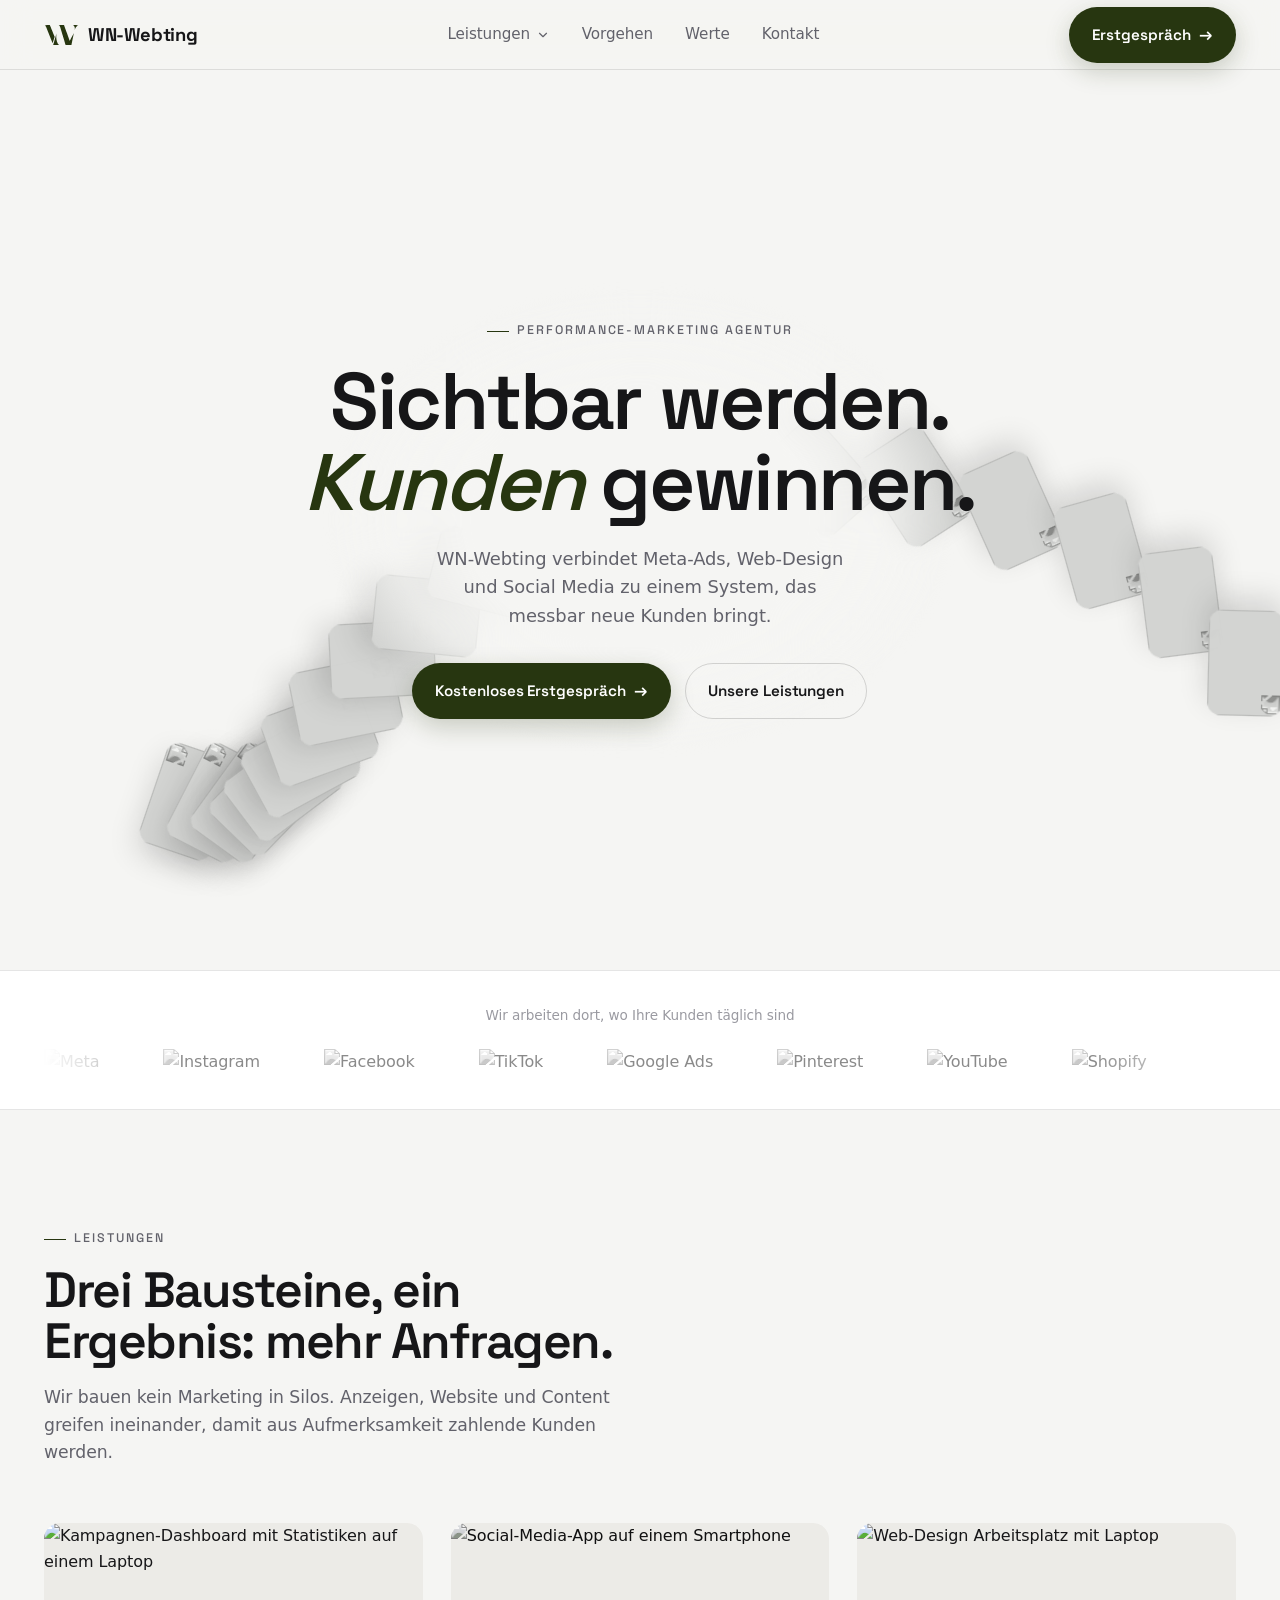
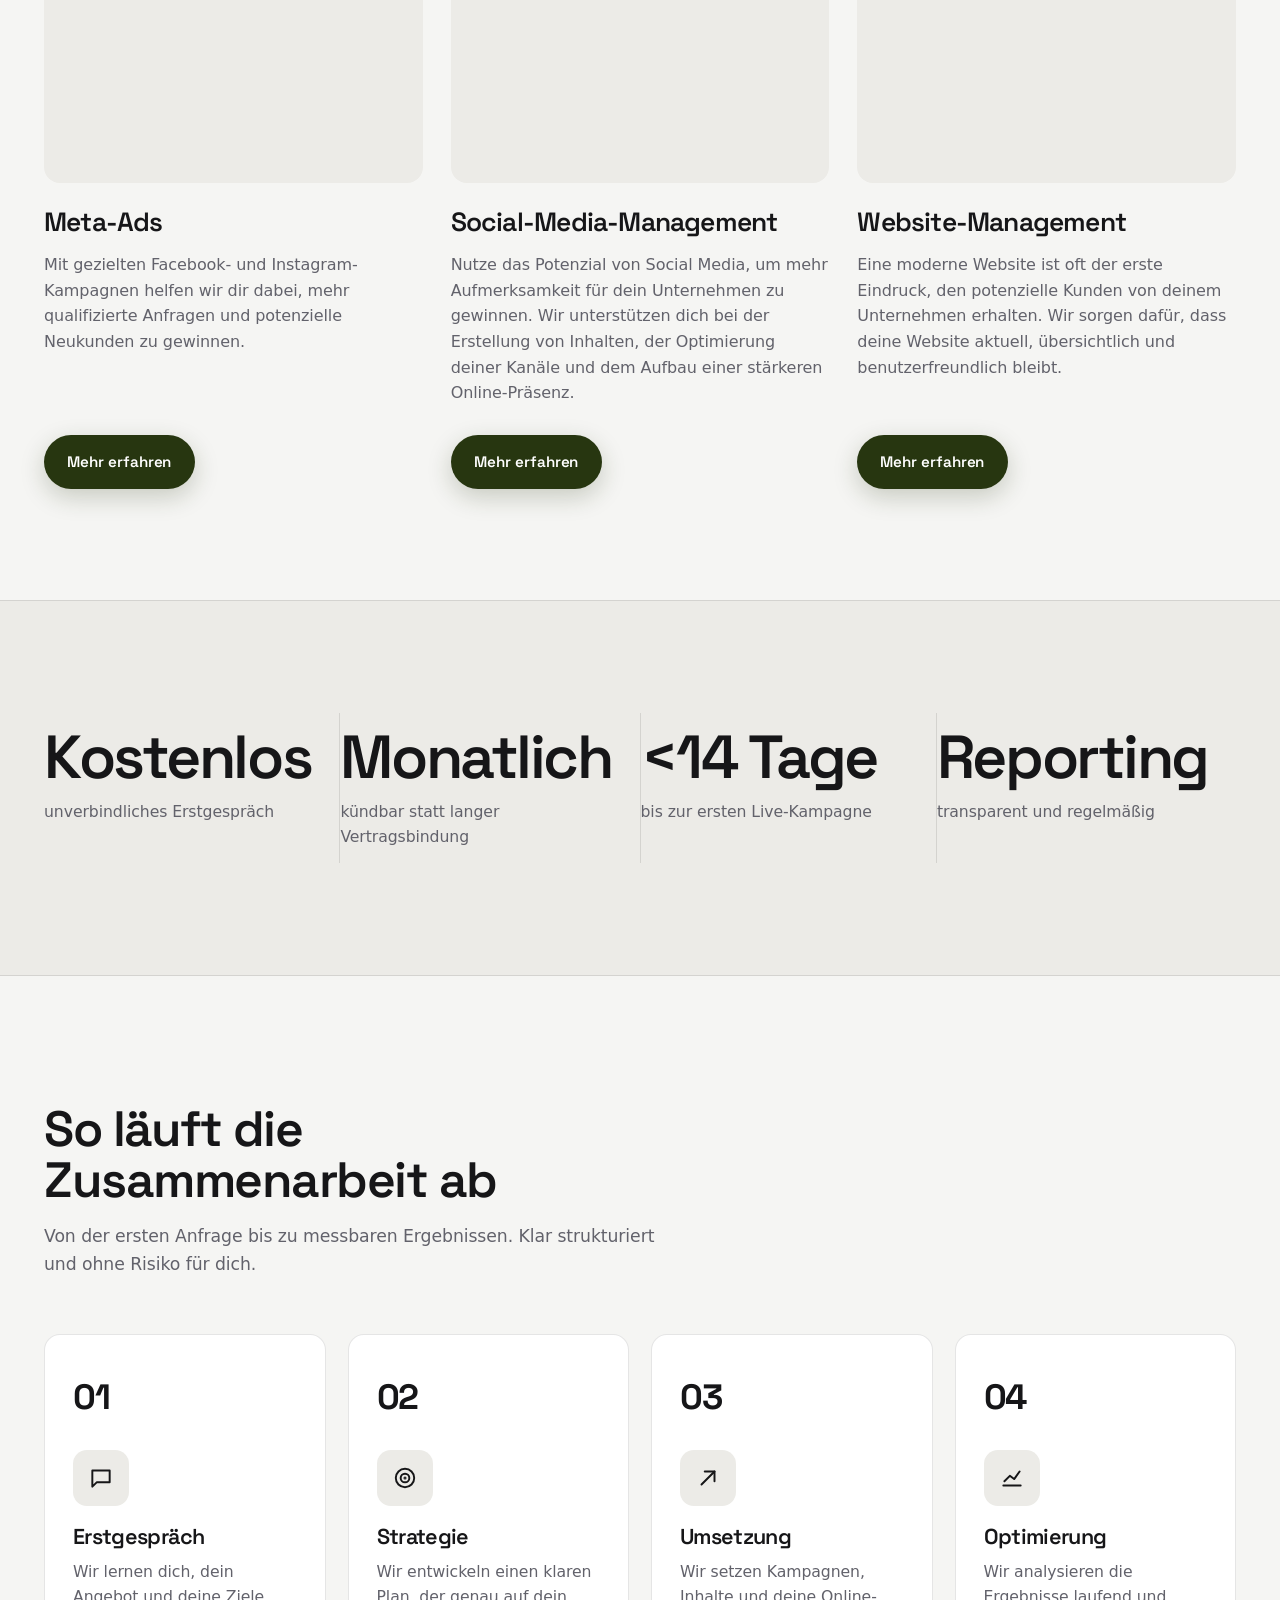
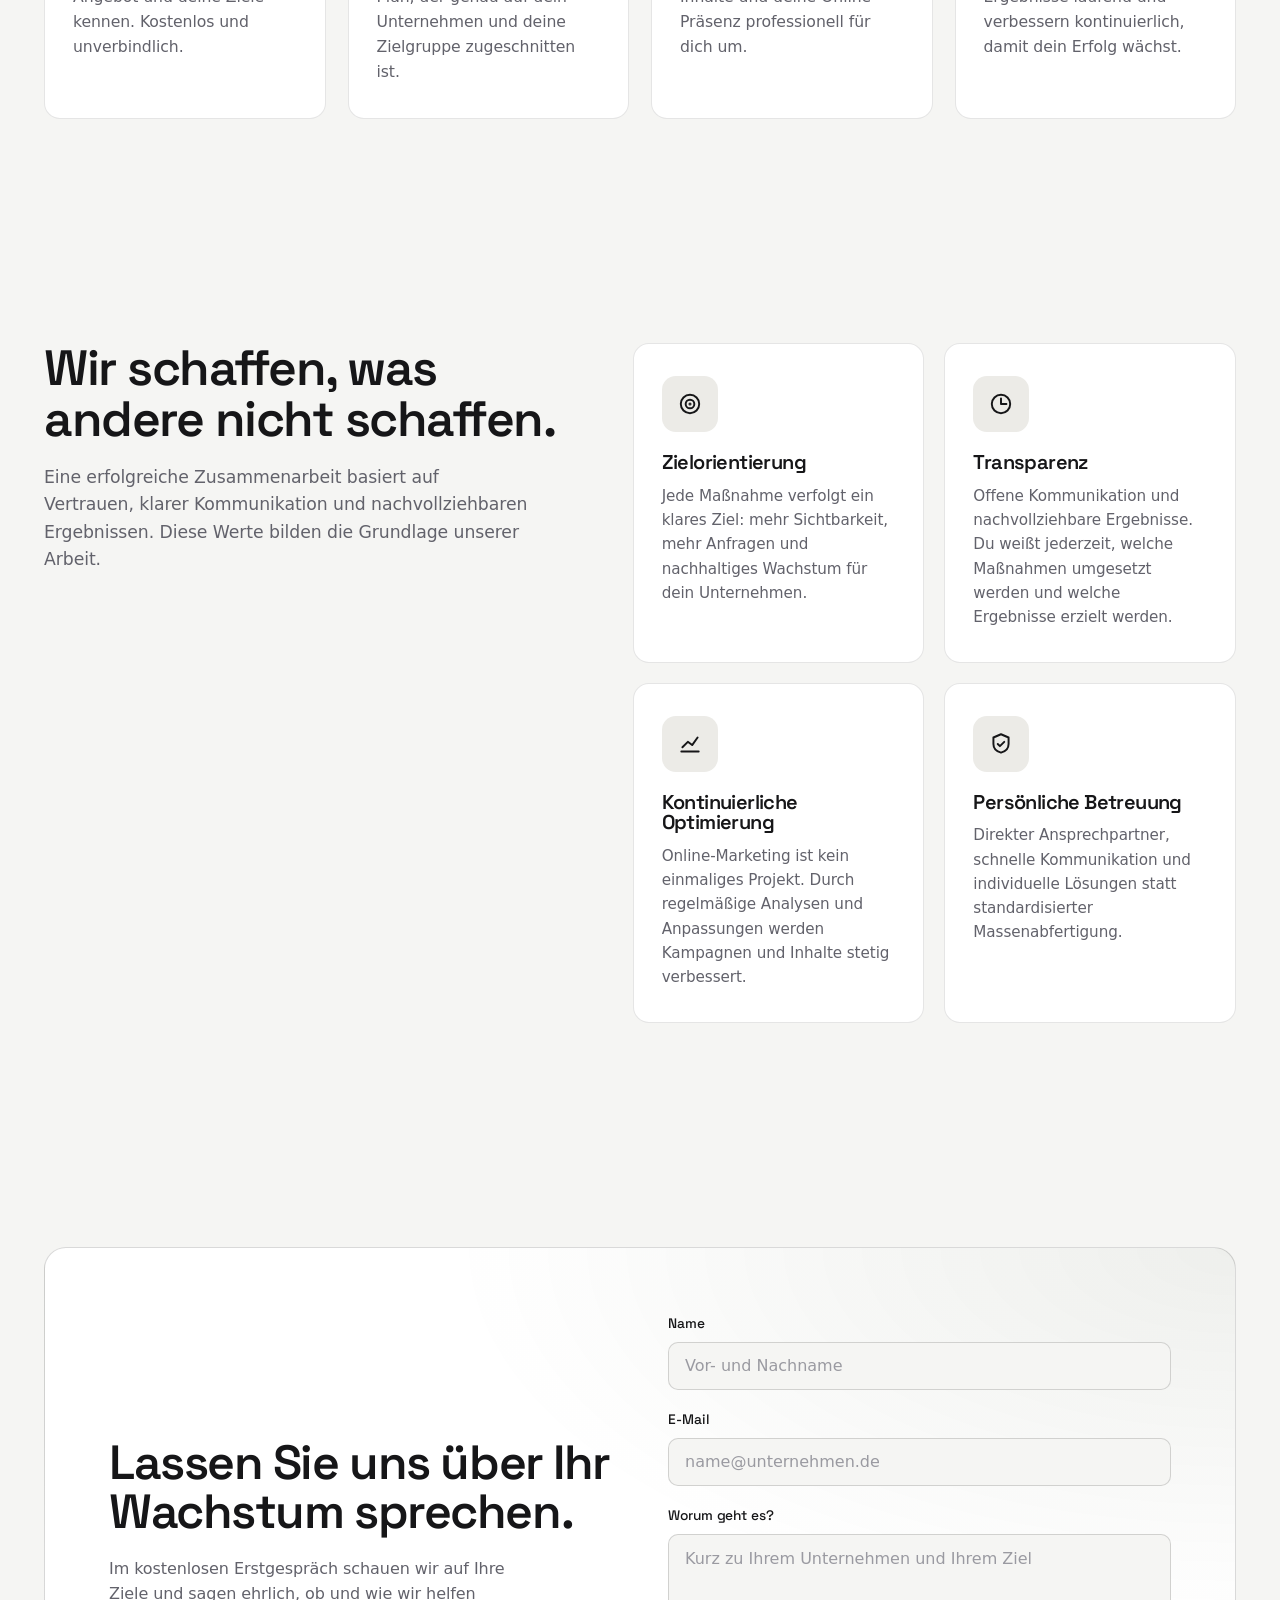
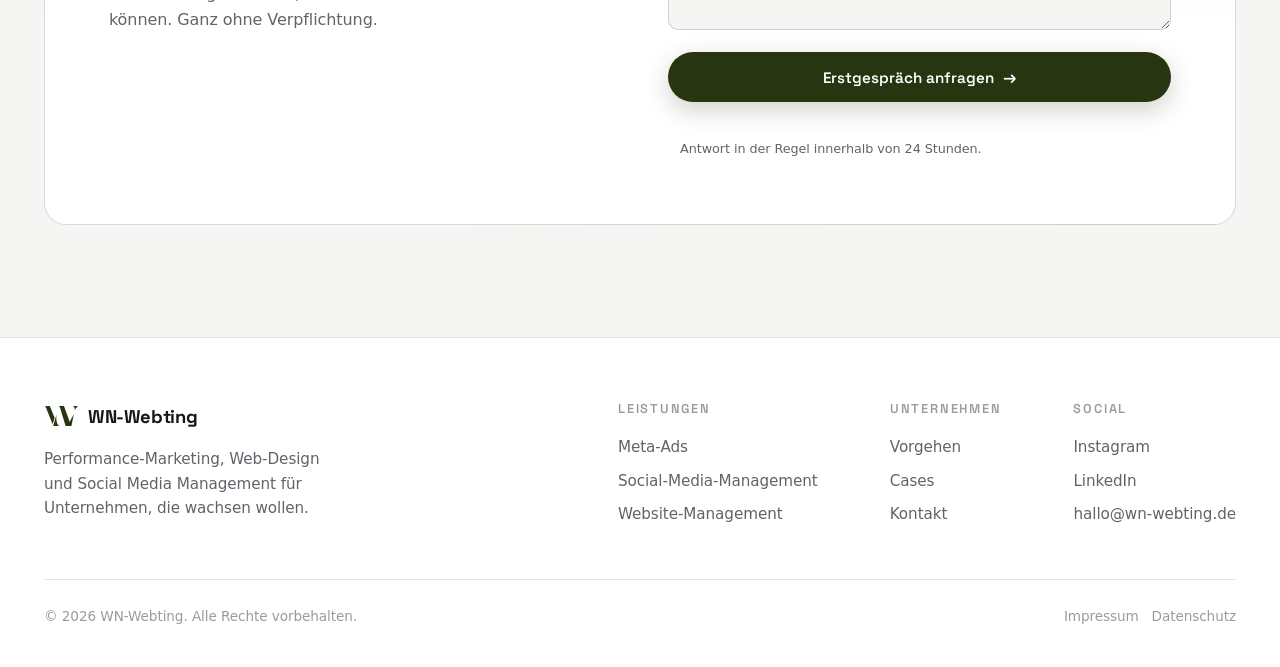
==== index.html @ 2125e06b "Add files via upload" ====
<!doctype html>
<html lang="de">
<head>
<meta charset="utf-8" />
<meta name="viewport" content="width=device-width, initial-scale=1" />
<title>WN-Webting - Performance-Marketing, Web-Design & Social Media</title>
<meta name="description" content="WN-Webting verbindet Meta-Ads, Web-Design und Social Media Management zu einem System, das messbar neue Kunden bringt." />
<!-- Link-only: verhindert, dass Suchmaschinen die Seite listen. Beim offiziellen Launch entfernen. -->
<meta name="robots" content="noindex, nofollow" />

<link rel="preconnect" href="https://fonts.googleapis.com" />
<link rel="preconnect" href="https://fonts.gstatic.com" crossorigin />
<link href="https://fonts.googleapis.com/css2?family=Space+Grotesk:wght@400;500;600;700&display=swap" rel="stylesheet" />

<link rel="stylesheet" href="styles.css" />
</head>
<body>

<!-- NAV (single line, 70px) -->
<header class="nav">
  <div class="wrap">
    <a href="#top" class="brand"><img class="brand-logo" src="logo.svg" alt="WN-Webting Logo" />WN-Webting</a>
    <nav class="nav-links">
      <div class="nav-item">
        <a href="#leistungen">Leistungen <svg class="nav-chevron" viewBox="0 0 24 24" fill="none" stroke="currentColor" stroke-width="2" stroke-linecap="round" stroke-linejoin="round" aria-hidden="true"><path d="M6 9l6 6 6-6"/></svg></a>
        <div class="nav-dropdown">
          <a href="meta-ads.html">Meta-Ads</a>
          <a href="social-media-management.html">Social-Media-Management</a>
          <a href="website-management.html">Website-Management</a>
        </div>
      </div>
      <a href="#vorgehen">Vorgehen</a>
      <a href="#werte">Werte</a>
      <a href="#kontakt">Kontakt</a>
    </nav>
    <div class="nav-cta">
      <a href="#kontakt" class="btn btn-primary" data-magnetic>Erstgespräch <span class="btn-arrow">&rarr;</span></a>
    </div>
  </div>
</header>

<!-- HERO (scroll-morph image field) -->
<section class="hero" id="top">
  <div class="hero-stage" id="hero-stage" aria-hidden="true"></div>
  <div class="hero-center">
    <span class="eyebrow">Performance-Marketing Agentur</span>
    <h1>Sichtbar werden.<br><em>Kunden</em> gewinnen.</h1>
    <p class="hero-sub">WN-Webting verbindet Meta-Ads, Web-Design und Social Media zu einem System, das messbar neue Kunden bringt.</p>
    <div class="hero-actions">
      <a href="#kontakt" class="btn btn-primary" data-magnetic>Kostenloses Erstgespräch <span class="btn-arrow">&rarr;</span></a>
      <a href="#leistungen" class="btn btn-ghost">Unsere Leistungen</a>
    </div>
  </div>
</section>

<!-- SOCIAL PROOF (the one marquee) -->
<div class="proof">
  <div class="wrap">
    <p class="proof-label">Wir arbeiten dort, wo Ihre Kunden täglich sind</p>
    <div class="marquee">
      <div class="marquee-track">
        <img src="https://cdn.simpleicons.org/meta/18181b" alt="Meta" />
        <img src="https://cdn.simpleicons.org/instagram/18181b" alt="Instagram" />
        <img src="https://cdn.simpleicons.org/facebook/18181b" alt="Facebook" />
        <img src="https://cdn.simpleicons.org/tiktok/18181b" alt="TikTok" />
        <img src="https://cdn.simpleicons.org/googleads/18181b" alt="Google Ads" />
        <img src="https://cdn.simpleicons.org/pinterest/18181b" alt="Pinterest" />
        <img src="https://cdn.simpleicons.org/youtube/18181b" alt="YouTube" />
        <img src="https://cdn.simpleicons.org/shopify/18181b" alt="Shopify" />
        <img src="https://cdn.simpleicons.org/meta/18181b" alt="" aria-hidden="true" />
        <img src="https://cdn.simpleicons.org/instagram/18181b" alt="" aria-hidden="true" />
        <img src="https://cdn.simpleicons.org/facebook/18181b" alt="" aria-hidden="true" />
        <img src="https://cdn.simpleicons.org/tiktok/18181b" alt="" aria-hidden="true" />
        <img src="https://cdn.simpleicons.org/googleads/18181b" alt="" aria-hidden="true" />
        <img src="https://cdn.simpleicons.org/pinterest/18181b" alt="" aria-hidden="true" />
        <img src="https://cdn.simpleicons.org/youtube/18181b" alt="" aria-hidden="true" />
        <img src="https://cdn.simpleicons.org/shopify/18181b" alt="" aria-hidden="true" />
      </div>
    </div>
  </div>
</div>

<!-- LEISTUNGEN (asymmetric bento, exactly 3 cells) -->
<section id="leistungen">
  <div class="wrap">
    <div class="sec-head reveal">
      <span class="eyebrow">Leistungen</span>
      <h2>Drei Bausteine, ein Ergebnis: mehr Anfragen.</h2>
      <p>Wir bauen kein Marketing in Silos. Anzeigen, Website und Content greifen ineinander, damit aus Aufmerksamkeit zahlende Kunden werden.</p>
    </div>
    <div class="services-grid">
      <article class="service-card reveal">
        <div class="service-media">
          <img src="https://images.unsplash.com/photo-1460925895917-afdab827c52f?w=760&h=520&fit=crop&q=75" alt="Kampagnen-Dashboard mit Statistiken auf einem Laptop" loading="lazy" />
        </div>
        <h3>Meta-Ads</h3>
        <p>Mit gezielten Facebook- und Instagram-Kampagnen helfen wir dir dabei, mehr qualifizierte Anfragen und potenzielle Neukunden zu gewinnen.</p>
        <a href="meta-ads.html" class="btn btn-primary">Mehr erfahren</a>
      </article>

      <article class="service-card reveal">
        <div class="service-media">
          <img class="photo-muted" src="https://images.unsplash.com/photo-1611926653458-09294b3142bf?w=760&h=520&fit=crop&q=75" alt="Social-Media-App auf einem Smartphone" loading="lazy" />
        </div>
        <h3>Social-Media-Management</h3>
        <p>Nutze das Potenzial von Social Media, um mehr Aufmerksamkeit für dein Unternehmen zu gewinnen. Wir unterstützen dich bei der Erstellung von Inhalten, der Optimierung deiner Kanäle und dem Aufbau einer stärkeren Online-Präsenz.</p>
        <a href="social-media-management.html" class="btn btn-primary">Mehr erfahren</a>
      </article>

      <article class="service-card reveal">
        <div class="service-media">
          <img src="https://images.unsplash.com/photo-1467232004584-a241de8bcf5d?w=760&h=520&fit=crop&q=75" alt="Web-Design Arbeitsplatz mit Laptop" loading="lazy" />
        </div>
        <h3>Website-Management</h3>
        <p>Eine moderne Website ist oft der erste Eindruck, den potenzielle Kunden von deinem Unternehmen erhalten. Wir sorgen dafür, dass deine Website aktuell, übersichtlich und benutzerfreundlich bleibt.</p>
        <a href="website-management.html" class="btn btn-primary">Mehr erfahren</a>
      </article>
    </div>
  </div>
</section>

<!-- PROMISES band (full-width, no cards) -->
<section class="results">
  <div class="wrap">
    <div class="metrics reveal">
      <div class="metric"><b>Kostenlos</b><span>unverbindliches Erstgespräch</span></div>
      <div class="metric"><b>Monatlich</b><span>kündbar statt langer Vertragsbindung</span></div>
      <div class="metric"><b>&lt;14 Tage</b><span>bis zur ersten Live-Kampagne</span></div>
      <div class="metric"><b>Reporting</b><span>transparent und regelmäßig</span></div>
    </div>
  </div>
</section>

<!-- VORGEHEN (4 numbered cards) -->
<section id="vorgehen">
  <div class="wrap">
    <div class="sec-head reveal">
      <h2>So läuft die Zusammenarbeit ab</h2>
      <p>Von der ersten Anfrage bis zu messbaren Ergebnissen. Klar strukturiert und ohne Risiko für dich.</p>
    </div>
    <div class="process-grid">
      <div class="pstep reveal">
        <div class="pstep-n">01</div>
        <div class="icon-tile" aria-hidden="true">
          <svg viewBox="0 0 24 24" fill="none" stroke="currentColor" stroke-width="1.8" stroke-linecap="round" stroke-linejoin="round"><path d="M4 5h16v11H8l-4 4V5z"/></svg>
        </div>
        <h3>Erstgespräch</h3>
        <p>Wir lernen dich, dein Angebot und deine Ziele kennen. Kostenlos und unverbindlich.</p>
      </div>
      <div class="pstep reveal">
        <div class="pstep-n">02</div>
        <div class="icon-tile" aria-hidden="true">
          <svg viewBox="0 0 24 24" fill="none" stroke="currentColor" stroke-width="1.8" stroke-linecap="round" stroke-linejoin="round"><circle cx="12" cy="12" r="8.5"/><circle cx="12" cy="12" r="4"/><circle cx="12" cy="12" r=".5"/></svg>
        </div>
        <h3>Strategie</h3>
        <p>Wir entwickeln einen klaren Plan, der genau auf dein Unternehmen und deine Zielgruppe zugeschnitten ist.</p>
      </div>
      <div class="pstep reveal">
        <div class="pstep-n">03</div>
        <div class="icon-tile" aria-hidden="true">
          <svg viewBox="0 0 24 24" fill="none" stroke="currentColor" stroke-width="1.8" stroke-linecap="round" stroke-linejoin="round"><path d="M6 18L18 6"/><path d="M9 6h9v9"/></svg>
        </div>
        <h3>Umsetzung</h3>
        <p>Wir setzen Kampagnen, Inhalte und deine Online-Präsenz professionell für dich um.</p>
      </div>
      <div class="pstep reveal">
        <div class="pstep-n">04</div>
        <div class="icon-tile" aria-hidden="true">
          <svg viewBox="0 0 24 24" fill="none" stroke="currentColor" stroke-width="1.8" stroke-linecap="round" stroke-linejoin="round"><path d="M4 19h16"/><path d="M5 15l5-5 4 3 5-7"/></svg>
        </div>
        <h3>Optimierung</h3>
        <p>Wir analysieren die Ergebnisse laufend und verbessern kontinuierlich, damit dein Erfolg wächst.</p>
      </div>
    </div>
  </div>
</section>

<!-- WERTE (left headline + 2x2 cards) -->
<section id="werte">
  <div class="wrap">
    <div class="values-layout">
      <div class="values-head reveal">
        <h2>Wir schaffen, was andere nicht schaffen.</h2>
        <p>Eine erfolgreiche Zusammenarbeit basiert auf Vertrauen, klarer Kommunikation und nachvollziehbaren Ergebnissen. Diese Werte bilden die Grundlage unserer Arbeit.</p>
      </div>
      <div class="values-grid">
        <div class="value-card reveal">
          <div class="icon-tile" aria-hidden="true">
            <svg viewBox="0 0 24 24" fill="none" stroke="currentColor" stroke-width="1.8" stroke-linecap="round" stroke-linejoin="round"><circle cx="12" cy="12" r="8.5"/><circle cx="12" cy="12" r="4"/><circle cx="12" cy="12" r=".5"/></svg>
          </div>
          <h3>Zielorientierung</h3>
          <p>Jede Maßnahme verfolgt ein klares Ziel: mehr Sichtbarkeit, mehr Anfragen und nachhaltiges Wachstum für dein Unternehmen.</p>
        </div>
        <div class="value-card reveal">
          <div class="icon-tile" aria-hidden="true">
            <svg viewBox="0 0 24 24" fill="none" stroke="currentColor" stroke-width="1.8" stroke-linecap="round" stroke-linejoin="round"><circle cx="12" cy="12" r="8.5"/><path d="M12 7v5h5"/></svg>
          </div>
          <h3>Transparenz</h3>
          <p>Offene Kommunikation und nachvollziehbare Ergebnisse. Du weißt jederzeit, welche Maßnahmen umgesetzt werden und welche Ergebnisse erzielt werden.</p>
        </div>
        <div class="value-card reveal">
          <div class="icon-tile" aria-hidden="true">
            <svg viewBox="0 0 24 24" fill="none" stroke="currentColor" stroke-width="1.8" stroke-linecap="round" stroke-linejoin="round"><path d="M4 19h16"/><path d="M5 15l5-5 4 3 5-7"/></svg>
          </div>
          <h3>Kontinuierliche Optimierung</h3>
          <p>Online-Marketing ist kein einmaliges Projekt. Durch regelmäßige Analysen und Anpassungen werden Kampagnen und Inhalte stetig verbessert.</p>
        </div>
        <div class="value-card reveal">
          <div class="icon-tile" aria-hidden="true">
            <svg viewBox="0 0 24 24" fill="none" stroke="currentColor" stroke-width="1.8" stroke-linecap="round" stroke-linejoin="round"><path d="M12 3l7 3v6c0 4.2-3 6.9-7 8-4-1.1-7-3.8-7-8V6l7-3z"/><path d="M9 12l2 2 4-4"/></svg>
          </div>
          <h3>Persönliche Betreuung</h3>
          <p>Direkter Ansprechpartner, schnelle Kommunikation und individuelle Lösungen statt standardisierter Massenabfertigung.</p>
        </div>
      </div>
    </div>
  </div>
</section>

<!-- CTA + KONTAKT -->
<section id="kontakt">
  <div class="wrap">
    <div class="cta-inner reveal">
      <div>
        <h2>Lassen Sie uns über Ihr Wachstum sprechen.</h2>
        <p>Im kostenlosen Erstgespräch schauen wir auf Ihre Ziele und sagen ehrlich, ob und wie wir helfen können. Ganz ohne Verpflichtung.</p>
      </div>
      <form id="lead-form" novalidate>
        <input type="checkbox" name="botcheck" tabindex="-1" autocomplete="off" style="display:none" />
        <div class="field">
          <label for="name">Name</label>
          <input id="name" name="name" type="text" placeholder="Vor- und Nachname" required />
        </div>
        <div class="field">
          <label for="email">E-Mail</label>
          <input id="email" name="email" type="email" placeholder="name@unternehmen.de" required />
        </div>
        <div class="field">
          <label for="msg">Worum geht es?</label>
          <textarea id="msg" name="msg" placeholder="Kurz zu Ihrem Unternehmen und Ihrem Ziel"></textarea>
        </div>
        <button type="submit" class="btn btn-primary" data-magnetic>Erstgespräch anfragen <span class="btn-arrow">&rarr;</span></button>
        <p class="form-note">Antwort in der Regel innerhalb von 24 Stunden.</p>
        <div class="form-ok" id="form-ok">Danke. Wir melden uns in Kürze bei Ihnen.</div>
        <div class="form-error" id="form-error"></div>
      </form>
    </div>
  </div>
</section>

<!-- FOOTER -->
<footer>
  <div class="wrap">
    <div class="foot-top">
      <div class="foot-brand">
        <div class="brand"><img class="brand-logo" src="logo.svg" alt="WN-Webting Logo" />WN-Webting</div>
        <p>Performance-Marketing, Web-Design und Social Media Management für Unternehmen, die wachsen wollen.</p>
      </div>
      <div class="foot-cols">
        <div class="foot-col">
          <h4>Leistungen</h4>
          <a href="meta-ads.html">Meta-Ads</a>
          <a href="social-media-management.html">Social-Media-Management</a>
          <a href="website-management.html">Website-Management</a>
        </div>
        <div class="foot-col">
          <h4>Unternehmen</h4>
          <a href="#vorgehen">Vorgehen</a>
          <a href="#cases">Cases</a>
          <a href="#kontakt">Kontakt</a>
        </div>
        <div class="foot-col">
          <h4>Social</h4>
          <a href="#" rel="noopener">Instagram</a>
          <a href="#" rel="noopener">LinkedIn</a>
          <a href="mailto:hallo@wn-webting.de">hallo@wn-webting.de</a>
        </div>
      </div>
    </div>
    <div class="foot-bottom">
      <span>&copy; 2026 WN-Webting. Alle Rechte vorbehalten.</span>
      <span><a href="impressum.html">Impressum</a> &nbsp; <a href="datenschutz.html">Datenschutz</a></span>
    </div>
  </div>
</footer>

<script>
/* ============================================================
   Scroll-morph hero (vanilla port of the React/framer-motion idea).
   Images fly in (scatter -> line -> ring), then morph from a ring
   into a bottom arch as the user scrolls the page. Mouse parallax on X.
   Driven by direct transforms in a single rAF loop (no React, no
   per-frame scroll re-renders). Honors prefers-reduced-motion.
   ============================================================ */
(function(){
  var reduce = window.matchMedia('(prefers-reduced-motion: reduce)').matches;

  var IMAGES = [
    "https://images.unsplash.com/photo-1486406146926-c627a92ad1ab?w=200&q=70",
    "https://images.unsplash.com/photo-1519710164239-da123dc03ef4?w=200&q=70",
    "https://images.unsplash.com/photo-1497366216548-37526070297c?w=200&q=70",
    "https://images.unsplash.com/photo-1506744038136-46273834b3fb?w=200&q=70",
    "https://images.unsplash.com/photo-1470071459604-3b5ec3a7fe05?w=200&q=70",
    "https://images.unsplash.com/photo-1506765515384-028b60a970df?w=200&q=70",
    "https://images.unsplash.com/photo-1441974231531-c6227db76b6e?w=200&q=70",
    "https://images.unsplash.com/photo-1472214103451-9374bd1c798e?w=200&q=70",
    "https://images.unsplash.com/photo-1500485035595-cbe6f645feb1?w=200&q=70",
    "https://images.unsplash.com/photo-1469474968028-56623f02e42e?w=200&q=70",
    "https://images.unsplash.com/photo-1451187580459-43490279c0fa?w=200&q=70",
    "https://images.unsplash.com/photo-1464822759023-fed622ff2c3b?w=200&q=70",
    "https://images.unsplash.com/photo-1465146344425-f00d5f5c8f07?w=200&q=70",
    "https://images.unsplash.com/photo-1470252649378-9c29740c9fa8?w=200&q=70",
    "https://images.unsplash.com/photo-1493246507139-91e8fad9978e?w=200&q=70",
    "https://images.unsplash.com/photo-1494438639946-1ebd1d20bf85?w=200&q=70",
    "https://images.unsplash.com/photo-1483729558449-99ef09a8c325?w=200&q=70",
    "https://images.unsplash.com/photo-1518173946687-a4c8892bbd9f?w=200&q=70",
    "https://images.unsplash.com/photo-1523961131990-5ea7c61b2107?w=200&q=70",
    "https://images.unsplash.com/photo-1496568816309-51d7c20e3b21?w=200&q=70"
  ];
  var TOTAL = IMAGES.length;
  var stage = document.getElementById('hero-stage');
  var hero  = document.getElementById('top');
  if(!stage) return;

  // Build cards + per-card current transform state.
  var cards = [];
  var cur = [];       // eased current values
  var scatter = [];   // random intro positions
  for(var i=0;i<TOTAL;i++){
    var el = document.createElement('div');
    el.className = 'hero-card';
    var img = document.createElement('img');
    img.src = IMAGES[i]; img.alt = ''; img.loading = 'eager';
    el.appendChild(img);
    stage.appendChild(el);
    cards.push(el);
    cur.push({ x:0, y:0, r:0, s:0.6 });
    scatter.push({
      x:(Math.random()-0.5)*1400,
      y:(Math.random()-0.5)*900,
      r:(Math.random()-0.5)*180
    });
  }

  var phase = 'scatter';               // scatter -> line -> ring
  var opT = 0, op = 0;                  // global fade-in
  var morphT = 0, morph = 0;           // 0 = ring, 1 = bottom arch
  var shuffleT = 0, shuffle = 0;       // extra arch rotation as scroll continues
  var plxT = 0, plx = 0;               // mouse parallax (px)

  function size(){
    var w = stage.clientWidth, h = stage.clientHeight;
    return { w:w, h:h, mobile:w < 768 };
  }

  // Compute a card's target transform for the current phase/scroll.
  function target(i, s){
    if(phase === 'scatter'){
      var sc = scatter[i];
      return { x:sc.x, y:sc.y, r:sc.r, sc:0.6 };
    }
    if(phase === 'line'){
      var gap = 70, tot = TOTAL*gap;
      return { x:i*gap - tot/2, y:0, r:0, sc:1 };
    }
    // ring position
    var minD = Math.min(s.w, s.h);
    var cr = s.mobile ? Math.min(s.w*0.44, 200) : Math.min(minD*0.35, 300);
    var ca = (i/TOTAL)*360, crad = ca*Math.PI/180;
    var ringX = Math.cos(crad)*cr, ringY = Math.sin(crad)*cr, ringR = ca+90;

    // bottom-arch position
    var baseR = Math.min(s.w, s.h*1.5);
    var arcR  = baseR*(s.mobile?1.4:1.1);
    var apexY = s.h*(s.mobile?0.35:0.25);
    var cy    = apexY + arcR;
    var spread = s.mobile?100:130;
    var start  = -90 - spread/2;
    var step   = spread/(TOTAL-1);
    var bounded = -shuffle*(spread*0.8);
    var ang = start + i*step + bounded;
    var arad = ang*Math.PI/180;
    var arcX = Math.cos(arad)*arcR + plx;
    var arcY = Math.sin(arad)*arcR + cy;
    var arcS = s.mobile?1.4:1.8;

    return {
      x: ringX + (arcX-ringX)*morph,
      y: ringY + (arcY-ringY)*morph,
      r: ringR + ((ang+90)-ringR)*morph,
      sc: 1 + (arcS-1)*morph
    };
  }

  function apply(){
    var s = size();
    for(var i=0;i<TOTAL;i++){
      var t = target(i, s);
      var c = cur[i];
      // ease toward target (spring-like)
      c.x += (t.x - c.x)*0.10;
      c.y += (t.y - c.y)*0.10;
      c.r += (t.r - c.r)*0.10;
      c.s += (t.sc - c.s)*0.10;
      cards[i].style.transform =
        'translate('+c.x.toFixed(2)+'px,'+c.y.toFixed(2)+'px) rotate('+c.r.toFixed(2)+'deg) scale('+c.s.toFixed(3)+')';
      cards[i].style.opacity = op.toFixed(3);
    }
  }

  // Scroll -> morph/shuffle targets. Read scroll only inside rAF.
  function readScroll(){
    var y = window.pageYOffset || document.documentElement.scrollTop || 0;
    morphT   = Math.min(Math.max(y/600, 0), 1);
    shuffleT = Math.min(Math.max((y-600)/1600, 0), 1);
  }

  var running = true;
  function loop(){
    if(running){
      readScroll();
      // ease scalar states
      op      += (opT - op)*0.06;
      morph   += (morphT - morph)*0.08;
      shuffle += (shuffleT - shuffle)*0.08;
      plx     += (plxT - plx)*0.06;
      apply();
    }
    requestAnimationFrame(loop);
  }

  // Pause the loop while the hero is off-screen (perf).
  if('IntersectionObserver' in window){
    new IntersectionObserver(function(e){
      running = e[0].isIntersecting;
    }, { threshold:0 }).observe(hero);
  }

  // Mouse parallax over the hero.
  if(!reduce && window.matchMedia('(pointer:fine)').matches){
    hero.addEventListener('mousemove', function(e){
      var r = hero.getBoundingClientRect();
      var nx = ((e.clientX - r.left)/r.width)*2 - 1;
      plxT = nx*80;
    });
    hero.addEventListener('mouseleave', function(){ plxT = 0; });
  }

  // Intro choreography.
  if(reduce){
    phase = 'ring'; op = 1; opT = 1;
    // snap cards to their computed positions instantly
    for(var j=0;j<TOTAL;j++){ var s0=size(); var t0=target(j,s0); cur[j]={x:t0.x,y:t0.y,r:t0.r,s:t0.sc}; }
  } else {
    opT = 1;
    setTimeout(function(){ phase = 'line'; }, 450);
    setTimeout(function(){ phase = 'ring'; }, 1900);
  }
  requestAnimationFrame(loop);
})();

/* Scroll reveal + magnetic buttons + form (shared UI behaviour). */
(function(){
  var reduce = window.matchMedia('(prefers-reduced-motion: reduce)').matches;
  var els = document.querySelectorAll('.reveal');
  if(reduce || !('IntersectionObserver' in window)){
    els.forEach(function(el){ el.classList.add('in'); });
  } else {
    var io = new IntersectionObserver(function(entries){
      entries.forEach(function(e){
        if(e.isIntersecting){ e.target.classList.add('in'); io.unobserve(e.target); }
      });
    }, { threshold:0.15, rootMargin:'0px 0px -8% 0px' });
    els.forEach(function(el){ io.observe(el); });
  }

  if(!reduce && window.matchMedia('(pointer:fine)').matches){
    document.querySelectorAll('[data-magnetic]').forEach(function(btn){
      var raf;
      btn.addEventListener('mousemove', function(e){
        var r = btn.getBoundingClientRect();
        var x = (e.clientX - r.left - r.width/2) * 0.25;
        var y = (e.clientY - r.top - r.height/2) * 0.35;
        cancelAnimationFrame(raf);
        raf = requestAnimationFrame(function(){ btn.style.transform = 'translate('+x+'px,'+y+'px)'; });
      });
      btn.addEventListener('mouseleave', function(){ cancelAnimationFrame(raf); btn.style.transform=''; });
    });
  }

  /* Real submission via Web3Forms -- see the comment in app.js (used by
     the service subpages) for why the access key below is safe to keep
     client-side; both copies must be updated together, see
     WEB3FORMS_SETUP.md. */
  var WEB3FORMS_ACCESS_KEY = '7c3b79e9-b39c-46d9-84ff-4b305c04eb29';
  var WEB3FORMS_ENDPOINT = 'https://api.web3forms.com/submit';
  var EMAIL_PATTERN = /^[^\s@]+@[^\s@]+\.[^\s@]+$/;

  var form = document.getElementById('lead-form');
  if(form){
    var submitBtn = form.querySelector('button[type="submit"]');
    var errorBox = document.getElementById('form-error');

    function showFormError(msg){
      if(errorBox){ errorBox.textContent = msg; errorBox.style.display = 'block'; }
    }
    function clearFormError(){
      if(errorBox){ errorBox.style.display = 'none'; }
    }
    function setFormLoading(isLoading){
      if(!submitBtn) return;
      submitBtn.disabled = isLoading;
      if(isLoading){
        submitBtn.dataset.originalLabel = submitBtn.innerHTML;
        submitBtn.style.opacity = '.7';
        submitBtn.innerHTML = 'Wird gesendet …';
      } else if(submitBtn.dataset.originalLabel){
        submitBtn.style.opacity = '';
        submitBtn.innerHTML = submitBtn.dataset.originalLabel;
      }
    }

    form.addEventListener('submit', function(e){
      e.preventDefault();
      clearFormError();

      var name = form.querySelector('#name'), email = form.querySelector('#email');
      if(!name.value.trim()){ name.focus(); showFormError('Bitte gib deinen Namen an.'); return; }
      if(!email.value.trim() || !EMAIL_PATTERN.test(email.value.trim())){
        email.focus();
        showFormError('Bitte gib eine gültige E-Mail-Adresse an.');
        return;
      }

      // Honeypot: real visitors never see or fill this field; bots often do.
      var honeypot = form.querySelector('input[name="botcheck"]');
      if(honeypot && honeypot.checked){
        form.querySelectorAll('.field, .btn, .form-note').forEach(function(el){ el.style.display='none'; });
        document.getElementById('form-ok').style.display='block';
        return;
      }

      var data = new FormData(form);
      data.append('access_key', WEB3FORMS_ACCESS_KEY);
      data.append('submission_time', new Date().toLocaleString('de-DE', { dateStyle: 'medium', timeStyle: 'short' }));
      data.append('subject', 'Neue Kontaktanfrage über wn-webting.de');

      setFormLoading(true);
      fetch(WEB3FORMS_ENDPOINT, {
        method: 'POST',
        headers: { Accept: 'application/json' },
        body: data
      })
        .then(function(res){ return res.json().then(function(json){ return { ok: res.ok, json: json }; }); })
        .then(function(result){
          setFormLoading(false);
          if(result.ok && result.json && result.json.success){
            form.querySelectorAll('.field, .btn, .form-note, .form-error').forEach(function(el){ el.style.display='none'; });
            document.getElementById('form-ok').style.display='block';
          } else {
            showFormError('Senden hat nicht geklappt. Bitte versuch es noch einmal oder schreib uns direkt an hallo@wn-webting.de.');
          }
        })
        .catch(function(){
          setFormLoading(false);
          showFormError('Keine Verbindung möglich. Bitte versuch es noch einmal oder schreib uns direkt an hallo@wn-webting.de.');
        });
    });
  }
})();
</script>
</body>
</html>
---- styles.css ----
/* ============================================================
   WN-Webting - shared design system (used by all pages)
   Theme lock: LIGHT for the whole site.
   Accent lock: ONE accent (dark olive green #273610) for all action colors.
   Shape rule: media/surfaces = 16px, buttons = pill, inputs = 10px.
   Fonts: Space Grotesk (display) + system sans (body).
   ============================================================ */

:root{
  --bg:        #f5f5f3;   /* clean warm off-white */
  --bg-2:      #ffffff;   /* elevated surface / cards */
  --bg-3:      #ecebe7;   /* tinted band */
  --text:      #161618;
  --muted:     #62626b;
  --muted-2:   #9a9aa1;
  --line:      rgba(0,0,0,.10);
  --line-2:    rgba(0,0,0,.15);
  --accent:    #273610;   /* standout action color - single accent */
  --accent-hover:#34481a;
  --accent-ink:#ffffff;   /* text ON the accent */
  --radius:    16px;
  --radius-sm: 10px;
  --maxw:      1240px;
  --ease:      cubic-bezier(.16,1,.3,1);
  --sans:      system-ui, -apple-system, "Segoe UI", Roboto, Helvetica, Arial, sans-serif;
  --display:   "Space Grotesk", var(--sans);
}

*{ box-sizing:border-box; }
html{ scroll-behavior:smooth; -webkit-text-size-adjust:100%; }
body{
  margin:0;
  background:var(--bg);
  color:var(--text);
  font-family:var(--sans);
  font-size:16px;
  line-height:1.6;
  letter-spacing:-.005em;
  -webkit-font-smoothing:antialiased;
  overflow-x:hidden;
}
h1,h2,h3,h4{ font-family:var(--display); font-weight:600; line-height:1.02; letter-spacing:-.03em; margin:0; }
p{ margin:0; }
a{ color:inherit; text-decoration:none; }
img{ display:block; max-width:100%; }
.wrap{ width:100%; max-width:var(--maxw); margin:0 auto; padding:0 24px; }
.muted{ color:var(--muted); }
.accent{ color:var(--accent); }

/* ---------- buttons (pill) ---------- */
.btn{
  display:inline-flex; align-items:center; gap:.55rem;
  font-family:var(--display); font-weight:600; font-size:.95rem;
  padding:.85rem 1.4rem; border-radius:999px;
  border:1px solid transparent; cursor:pointer;
  transition:transform .18s var(--ease), background .2s var(--ease), color .2s var(--ease), border-color .2s var(--ease);
  will-change:transform; white-space:nowrap;
}
.btn:active{ transform:translateY(1px) scale(.985); }
.btn-primary{ background:var(--accent); color:var(--accent-ink); box-shadow:0 8px 24px rgba(39,54,16,.22); }
.btn-primary:hover{ background:var(--accent-hover); }
.btn-ghost{ background:transparent; color:var(--text); border-color:var(--line-2); }
.btn-ghost:hover{ border-color:var(--text); }
.btn-arrow{ font-size:1.1em; transition:transform .2s var(--ease); }
.btn:hover .btn-arrow{ transform:translateX(3px); }

/* eyebrow (rationed: max 1 per 3 sections) */
.eyebrow{
  display:inline-flex; align-items:center; gap:.5rem;
  font-family:var(--display); font-size:.78rem; font-weight:500;
  letter-spacing:.16em; text-transform:uppercase; color:var(--muted);
}
.eyebrow::before{ content:""; width:22px; height:1px; background:var(--accent); }

/* ---------- nav ---------- */
header.nav{
  position:sticky; top:0; z-index:50; height:70px;
  display:flex; align-items:center;
  background:rgba(245,245,243,.78);
  backdrop-filter:blur(14px) saturate(140%);
  -webkit-backdrop-filter:blur(14px) saturate(140%);
  border-bottom:1px solid var(--line);
}
.nav .wrap{ display:flex; align-items:center; justify-content:space-between; gap:1.5rem; }
.brand{ font-family:var(--display); font-weight:700; font-size:1.15rem; letter-spacing:-.02em; display:flex; align-items:center; gap:.55rem; }
.brand .dot{ width:9px; height:9px; border-radius:999px; background:var(--accent); box-shadow:0 0 12px rgba(39,54,16,.6); flex:0 0 auto; }
.brand-logo{ height:20px; width:auto; flex:0 0 auto; border-radius:3px; display:block; }
.nav-links{ display:flex; align-items:center; gap:2rem; }
.nav-links a{ font-size:.95rem; color:var(--muted); transition:color .2s var(--ease); }
.nav-links a:hover{ color:var(--text); }
.nav-cta{ display:flex; align-items:center; gap:1rem; }

/* ---------- nav dropdown (hover to reveal service subpages) ---------- */
.nav-item{ position:relative; display:flex; align-items:center; }
.nav-item > a{ display:flex; align-items:center; gap:.35rem; }
.nav-chevron{ width:14px; height:14px; transition:transform .2s var(--ease); }
.nav-item:hover .nav-chevron{ transform:rotate(180deg); }
/* invisible bridge: keeps the item "hovered" while the cursor crosses the
   gap between the link and the dropdown, so the menu doesn't close early. */
.nav-item::after{
  content:""; position:absolute; top:100%; left:50%; transform:translateX(-50%);
  width:240px; height:14px;
}
.nav-dropdown{
  position:absolute; top:calc(100% + 10px); left:50%; transform:translate(-50%, 4px);
  min-width:230px; padding:6px;
  background:rgba(245,245,243,.7);
  backdrop-filter:blur(20px) saturate(160%);
  -webkit-backdrop-filter:blur(20px) saturate(160%);
  border:1px solid rgba(0,0,0,.06); border-radius:var(--radius-sm);
  box-shadow:0 16px 40px rgba(0,0,0,.07);
  display:flex; flex-direction:column; gap:1px;
  opacity:0; visibility:hidden; pointer-events:none;
  transition:opacity .16s var(--ease), transform .16s var(--ease), visibility .16s;
  z-index:60;
}
.nav-item:hover .nav-dropdown,
.nav-dropdown:hover{
  opacity:1; visibility:visible; pointer-events:auto; transform:translate(-50%, 0);
}
.nav-dropdown a{
  font-size:.88rem; font-weight:500; color:var(--muted); padding:.6rem .75rem; border-radius:7px;
  transition:background .15s var(--ease), color .15s var(--ease);
}
.nav-dropdown a:hover{ background:rgba(0,0,0,.05); color:var(--text); }

/* ---------- hero (scroll-morph image field, centered composition) ---------- */
.hero{ position:relative; height:100dvh; min-height:640px; overflow:hidden; }
.hero-stage{ position:absolute; inset:0; z-index:1; }
.hero-card{
  position:absolute; left:50%; top:50%;
  width:64px; height:90px; margin:-45px 0 0 -32px;
  border-radius:12px; overflow:hidden; will-change:transform,opacity;
  box-shadow:0 10px 26px rgba(0,0,0,.14); background:#ddd;
}
.hero-card img{ width:100%; height:100%; object-fit:cover; filter:grayscale(1) contrast(1.03); }
.hero-card::after{ content:""; position:absolute; inset:0; background:rgba(39,54,16,.06); }

.hero-center{
  position:absolute; inset:0; z-index:10; pointer-events:none;
  display:flex; flex-direction:column; align-items:center; justify-content:center;
  text-align:center; padding:0 24px;
}
/* soft spotlight scrim: keeps copy readable above the image ring on every screen.
   z-index:-1 sits above the card stage (z1) but below the hero text. */
.hero-center::before{
  content:""; position:absolute; left:50%; top:50%; transform:translate(-50%,-50%);
  width:min(760px,94vw); height:min(560px,72vh); z-index:-1; pointer-events:none;
  background:radial-gradient(closest-side, var(--bg) 46%, rgba(245,245,243,.7) 66%, rgba(245,245,243,0) 82%);
  filter:blur(6px);
}
.hero-center > *{ pointer-events:auto; }
.hero-center .eyebrow{ justify-content:center; }
.hero h1{ font-size:clamp(2.6rem, 6.4vw, 5rem); margin:1.2rem 0 0; max-width:16ch; }
.hero h1 em{ font-style:italic; color:var(--accent); }
.hero-sub{ font-size:1.12rem; color:var(--muted); margin:1.3rem auto 0; max-width:38ch; }
.hero-actions{ display:flex; gap:.9rem; margin-top:2rem; flex-wrap:wrap; justify-content:center; }

/* ---------- logo marquee (the ONE marquee on the page) ---------- */
.proof{ border-top:1px solid var(--line); border-bottom:1px solid var(--line); padding:34px 0; background:var(--bg-2); }
.proof-label{ text-align:center; font-size:.85rem; color:var(--muted-2); margin-bottom:22px; }
.marquee{ position:relative; overflow:hidden; -webkit-mask-image:linear-gradient(90deg, transparent, #000 12%, #000 88%, transparent); mask-image:linear-gradient(90deg, transparent, #000 12%, #000 88%, transparent); }
.marquee-track{ display:flex; gap:64px; width:max-content; animation:scroll 34s linear infinite; }
.marquee:hover .marquee-track{ animation-play-state:paused; }
.marquee img{ height:26px; opacity:.5; filter:grayscale(1); transition:opacity .2s var(--ease); }
.marquee img:hover{ opacity:1; }
@keyframes scroll{ to{ transform:translateX(-50%); } }

/* ---------- section shell ---------- */
section:not(.hero){ padding:112px 0; }
.sec-head{ max-width:60ch; margin-bottom:56px; }
.sec-head h2{ font-size:clamp(2rem, 4vw, 3.1rem); margin-top:1rem; }
.sec-head p{ color:var(--muted); margin-top:1.1rem; font-size:1.08rem; }

/* ---------- services (3 cards: image, title, text, button) ---------- */
.services-grid{ display:grid; grid-template-columns:repeat(3,1fr); gap:28px; }
.service-card{ display:flex; flex-direction:column; }
.service-media{ border-radius:var(--radius); overflow:hidden; aspect-ratio:16/11; margin-bottom:26px; background:var(--bg-3); }
.service-media img{ width:100%; height:100%; object-fit:cover; transition:transform .6s var(--ease); }
.service-card:hover .service-media img{ transform:scale(1.03); }
.photo-muted{ filter:grayscale(0.9) contrast(1.05) brightness(0.97); }
.service-card h3{ font-size:1.65rem; margin:0 0 1rem; }
.service-card p{ color:var(--muted); font-size:1rem; flex:1 0 auto; }
.service-card .btn{ margin-top:1.8rem; align-self:flex-start; }

/* ---------- results band (full-width metrics, no cards) ---------- */
.results{ background:var(--bg-3); border-top:1px solid var(--line); border-bottom:1px solid var(--line); }
.metrics{ display:grid; grid-template-columns:repeat(4,1fr); gap:0; }
.metric{ padding:14px 28px 14px 0; border-right:1px solid var(--line); }
.metric:last-child{ border-right:none; }
.metric b{ font-family:var(--display); font-weight:600; font-size:clamp(2.6rem,5vw,3.8rem); line-height:1; display:block; letter-spacing:-.04em; }
.metric span{ display:block; margin-top:.7rem; color:var(--muted); font-size:.98rem; }
.results-note{ margin-top:34px; font-size:.82rem; color:var(--muted-2); }

/* ---------- process (4 numbered cards with icon) ---------- */
.process-grid{ display:grid; grid-template-columns:repeat(4,1fr); gap:22px; }
.pstep{
  background:var(--bg-2); border:1px solid var(--line); border-radius:var(--radius);
  padding:34px 28px;
  transition:transform .25s var(--ease), box-shadow .25s var(--ease);
}
.pstep:hover{ transform:translateY(-3px); box-shadow:0 18px 40px rgba(0,0,0,.06); }
.pstep-n{ font-family:var(--display); font-size:2.2rem; font-weight:700; letter-spacing:-.04em; }
.icon-tile{
  width:56px; height:56px; border-radius:14px; background:var(--bg-3);
  display:flex; align-items:center; justify-content:center; margin:24px 0 20px;
  color:var(--text);
}
.icon-tile svg{ width:26px; height:26px; }
.pstep h3{ font-size:1.35rem; margin:0 0 .7rem; }
.pstep p{ color:var(--muted); font-size:.98rem; }

/* ---------- values (left headline + 2x2 card grid) ---------- */
.values-layout{ display:grid; grid-template-columns:1fr 1.15fr; gap:64px; align-items:start; }
.values-head h2{ font-size:clamp(2rem,4vw,3.1rem); }
.values-head p{ color:var(--muted); margin-top:1.2rem; font-size:1.08rem; max-width:44ch; }
.values-grid{ display:grid; grid-template-columns:1fr 1fr; gap:20px; }
.value-card{
  background:var(--bg-2); border:1px solid var(--line); border-radius:var(--radius);
  padding:32px 28px;
  transition:transform .25s var(--ease), box-shadow .25s var(--ease);
}
.value-card:hover{ transform:translateY(-3px); box-shadow:0 18px 40px rgba(0,0,0,.06); }
.value-card .icon-tile{ margin:0 0 20px; }
.value-card h3{ font-size:1.25rem; margin:0 0 .7rem; }
.value-card p{ color:var(--muted); font-size:.95rem; }

/* ---------- CTA + form ---------- */
.cta-inner{
  border:1px solid var(--line-2); border-radius:calc(var(--radius) + 6px);
  background:
    radial-gradient(120% 120% at 100% 0%, rgba(39,54,16,.08), transparent 55%),
    var(--bg-2);
  padding:64px; display:grid; grid-template-columns:1fr 1fr; gap:56px; align-items:center;
}
.cta-inner h2{ font-size:clamp(2rem,4vw,3rem); }
.cta-inner p{ color:var(--muted); margin-top:1.2rem; max-width:40ch; }
form{ display:grid; gap:18px; }
.field{ display:grid; gap:8px; }
.field label{ font-size:.86rem; color:var(--text); font-family:var(--display); font-weight:500; }
.field input, .field textarea, .field select{
  width:100%; background:var(--bg); border:1px solid var(--line-2); color:var(--text);
  border-radius:var(--radius-sm); padding:.85rem 1rem; font-family:var(--sans); font-size:1rem;
  transition:border-color .2s var(--ease), box-shadow .2s var(--ease);
}
.field input::placeholder, .field textarea::placeholder{ color:var(--muted-2); }
.field input:focus, .field textarea:focus, .field select:focus{ outline:none; border-color:var(--accent); box-shadow:0 0 0 3px rgba(39,54,16,.15); }
.field textarea{ min-height:96px; resize:vertical; }
form .btn-primary{ justify-content:center; margin-top:4px; }
.form-note{ font-size:.8rem; color:var(--muted-2); text-align:center; }
.form-ok{ display:none; padding:1rem; border:1px solid var(--accent); border-radius:var(--radius-sm); color:var(--accent); font-family:var(--display); text-align:center; }
.form-error{ display:none; padding:1rem; border:1px solid #c0392b40; background:#c0392b0d; border-radius:var(--radius-sm); color:#b3261e; font-family:var(--display); font-size:.92rem; text-align:center; }

/* ---------- footer ---------- */
footer{ border-top:1px solid var(--line); padding:64px 0 40px; background:var(--bg-2); }
.foot-top{ display:flex; justify-content:space-between; gap:40px; flex-wrap:wrap; margin-bottom:48px; }
.foot-brand{ max-width:30ch; }
.foot-brand p{ color:var(--muted); margin-top:1rem; font-size:.95rem; }
.foot-cols{ display:flex; gap:72px; flex-wrap:wrap; }
.foot-col h4{ font-size:.8rem; text-transform:uppercase; letter-spacing:.14em; color:var(--muted-2); font-family:var(--display); font-weight:600; margin-bottom:1rem; }
.foot-col a{ display:block; color:var(--muted); font-size:.95rem; padding:.28rem 0; transition:color .2s var(--ease); }
.foot-col a:hover{ color:var(--text); }
.foot-bottom{ display:flex; justify-content:space-between; gap:20px; flex-wrap:wrap; padding-top:26px; border-top:1px solid var(--line); color:var(--muted-2); font-size:.85rem; }

/* ---------- scroll reveal ---------- */
.reveal{ opacity:0; transform:translateY(26px); transition:opacity .7s var(--ease), transform .7s var(--ease); }
.reveal.in{ opacity:1; transform:none; }

/* ============================================================
   SUBPAGE STYLES (service detail pages)
   ============================================================ */

/* page hero (no ring animation - a clean editorial banner) */
.page-hero{ position:relative; padding:72px 0 40px; background:var(--bg-2); border-bottom:1px solid var(--line); }
.back-link{ display:inline-flex; align-items:center; gap:.5rem; color:var(--muted); font-size:.95rem; margin-bottom:2rem; transition:color .2s var(--ease); }
.back-link:hover{ color:var(--text); }
.page-hero h1{ font-size:clamp(2.6rem,6vw,4.4rem); margin:1.2rem 0 0; max-width:16ch; }
.page-hero .lead{ font-size:1.2rem; color:var(--muted); margin-top:1.5rem; max-width:56ch; }
.page-hero .hero-actions{ justify-content:flex-start; margin-top:2.4rem; }

/* ---------- page-hero video background (opt-in via modifier; used on the
   Meta-Ads, Website-Management and Social-Media-Management hero sections) ---------- */
.page-hero--video{ overflow:hidden; border-bottom-color:transparent; }
.hero-video-wrap{
  position:absolute; inset:0; z-index:0; overflow:hidden; pointer-events:none;
}
.hero-video{
  position:absolute; inset:0; width:100%; height:100%;
  object-fit:cover; transform:translateZ(0); backface-visibility:hidden;
}
.hero-video-overlay{
  position:absolute; inset:0;
  background:linear-gradient(
    to bottom,
    rgba(255,255,255,.15) 0%,
    rgba(255,255,255,.05) 50%,
    rgba(255,255,255,.35) 100%
  );
}
/* Soft corner patch that hides the source clips' bottom-right watermark.
   Radial + generous size so it still covers the mark across breakpoints,
   without reading as an obvious box -- it just blends into the overlay. */
.hero-video-watermark-mask{
  position:absolute; right:0; bottom:0;
  width:min(28%, 320px); height:min(26%, 240px);
  min-width:160px; min-height:120px;
  background:radial-gradient(circle at 100% 100%, rgba(245,245,243,.98) 0%, rgba(245,245,243,.98) 60%, rgba(245,245,243,0) 88%);
}
.page-hero--video .wrap{ position:relative; z-index:2; }
/* video-bg pages read fine as dark text on the light overlay; no color changes needed */

@media (prefers-reduced-motion: reduce){
  .hero-video{ transform:none !important; opacity:1 !important; }
}

/* detail (rich text) section: two-column intro + content */
.detail-grid{ display:grid; grid-template-columns:1fr 1.1fr; gap:64px; align-items:start; }
.detail-copy h2{ font-size:clamp(1.8rem,3.4vw,2.6rem); }
.detail-copy p{ color:var(--muted); margin-top:1.2rem; font-size:1.06rem; }
.detail-copy p + p{ margin-top:1rem; }

/* what's included: checklist */
.check-list{ list-style:none; padding:0; margin:0; display:grid; gap:16px; }
.check-list li{ display:flex; gap:14px; align-items:flex-start; }
.check-list .tick{
  flex:0 0 auto; width:26px; height:26px; border-radius:999px;
  background:var(--accent); color:#fff; display:flex; align-items:center; justify-content:center; margin-top:2px;
}
.check-list .tick svg{ width:15px; height:15px; }
.check-list b{ display:block; font-family:var(--display); font-weight:600; font-size:1.05rem; }
.check-list span{ color:var(--muted); font-size:.98rem; }

/* deliverables grid (cards) */
.feature-grid{ display:grid; grid-template-columns:repeat(3,1fr); gap:20px; }
.feature-card{ background:var(--bg-2); border:1px solid var(--line); border-radius:var(--radius); padding:30px 26px; }
.feature-card .icon-tile{ margin:0 0 18px; }
.feature-card h3{ font-size:1.2rem; margin:0 0 .6rem; }
.feature-card p{ color:var(--muted); font-size:.96rem; }

/* faq */
.faq{ display:grid; gap:0; border-top:1px solid var(--line); max-width:820px; }
.faq details{ border-bottom:1px solid var(--line); padding:22px 0; }
.faq summary{ font-family:var(--display); font-weight:600; font-size:1.15rem; cursor:pointer; list-style:none; display:flex; justify-content:space-between; gap:1rem; }
.faq summary::-webkit-details-marker{ display:none; }
.faq summary::after{ content:"+"; color:var(--accent); font-size:1.4rem; line-height:1; transition:transform .2s var(--ease); }
.faq details[open] summary::after{ transform:rotate(45deg); }
.faq p{ color:var(--muted); margin-top:.9rem; max-width:70ch; }

/* contact section for a single service */
.service-contact{ background:var(--bg-3); border-top:1px solid var(--line); }
.contact-badge{
  display:inline-flex; align-items:center; gap:.55rem; background:var(--bg-2);
  border:1px solid var(--line-2); border-radius:999px; padding:.4rem .9rem;
  font-family:var(--display); font-weight:600; font-size:.85rem; margin-bottom:1.4rem;
}
.contact-badge .dot{ width:8px; height:8px; border-radius:999px; background:var(--accent); }

/* ---------- legal pages (Impressum, Datenschutz) ---------- */
.legal-wrap{ max-width:760px; }
.legal-wrap h2{ font-size:1.4rem; margin:0 0 1.1rem; }
.legal-block{ margin-bottom:3rem; }
.legal-block:last-child{ margin-bottom:0; }
.legal-wrap p{ color:var(--muted); font-size:1rem; line-height:1.75; margin-bottom:1rem; }
.legal-wrap p:last-child{ margin-bottom:0; }
.legal-wrap ul{ margin:0 0 1rem; padding-left:1.25rem; color:var(--muted); line-height:1.75; }
.legal-wrap li{ margin-bottom:.3rem; }
.legal-wrap strong{ color:var(--text); font-weight:600; }

/* ---------- responsive ---------- */
@media (max-width:960px){
  .nav-links{ display:none; }
  .hero h1{ font-size:clamp(2.2rem,9vw,3.4rem); }
  .bento{ grid-template-columns:1fr; }
  .cell.lead{ grid-row:auto; }
  .metrics{ grid-template-columns:1fr 1fr; gap:1px; background:var(--line); }
  .metric{ background:var(--bg-3); padding:26px; border:none; }
  .services-grid{ grid-template-columns:1fr; }
  .process-grid{ grid-template-columns:1fr 1fr; }
  .values-layout{ grid-template-columns:1fr; gap:40px; }
  .cta-inner{ grid-template-columns:1fr; padding:36px 26px; gap:32px; }
  .detail-grid{ grid-template-columns:1fr; gap:36px; }
  .feature-grid{ grid-template-columns:1fr 1fr; }
}
@media (max-width:520px){
  .wrap{ padding:0 18px; }
  section:not(.hero){ padding:80px 0; }
  .metrics{ grid-template-columns:1fr; }
  .process-grid{ grid-template-columns:1fr; }
  .values-grid{ grid-template-columns:1fr; }
  .feature-grid{ grid-template-columns:1fr; }
}

/* ---------- reduced motion ---------- */
@media (prefers-reduced-motion:reduce){
  *{ animation-duration:.001ms !important; animation-iteration-count:1 !important; transition-duration:.001ms !important; scroll-behavior:auto !important; }
  .reveal{ opacity:1; transform:none; }
  .marquee-track{ animation:none; }
}
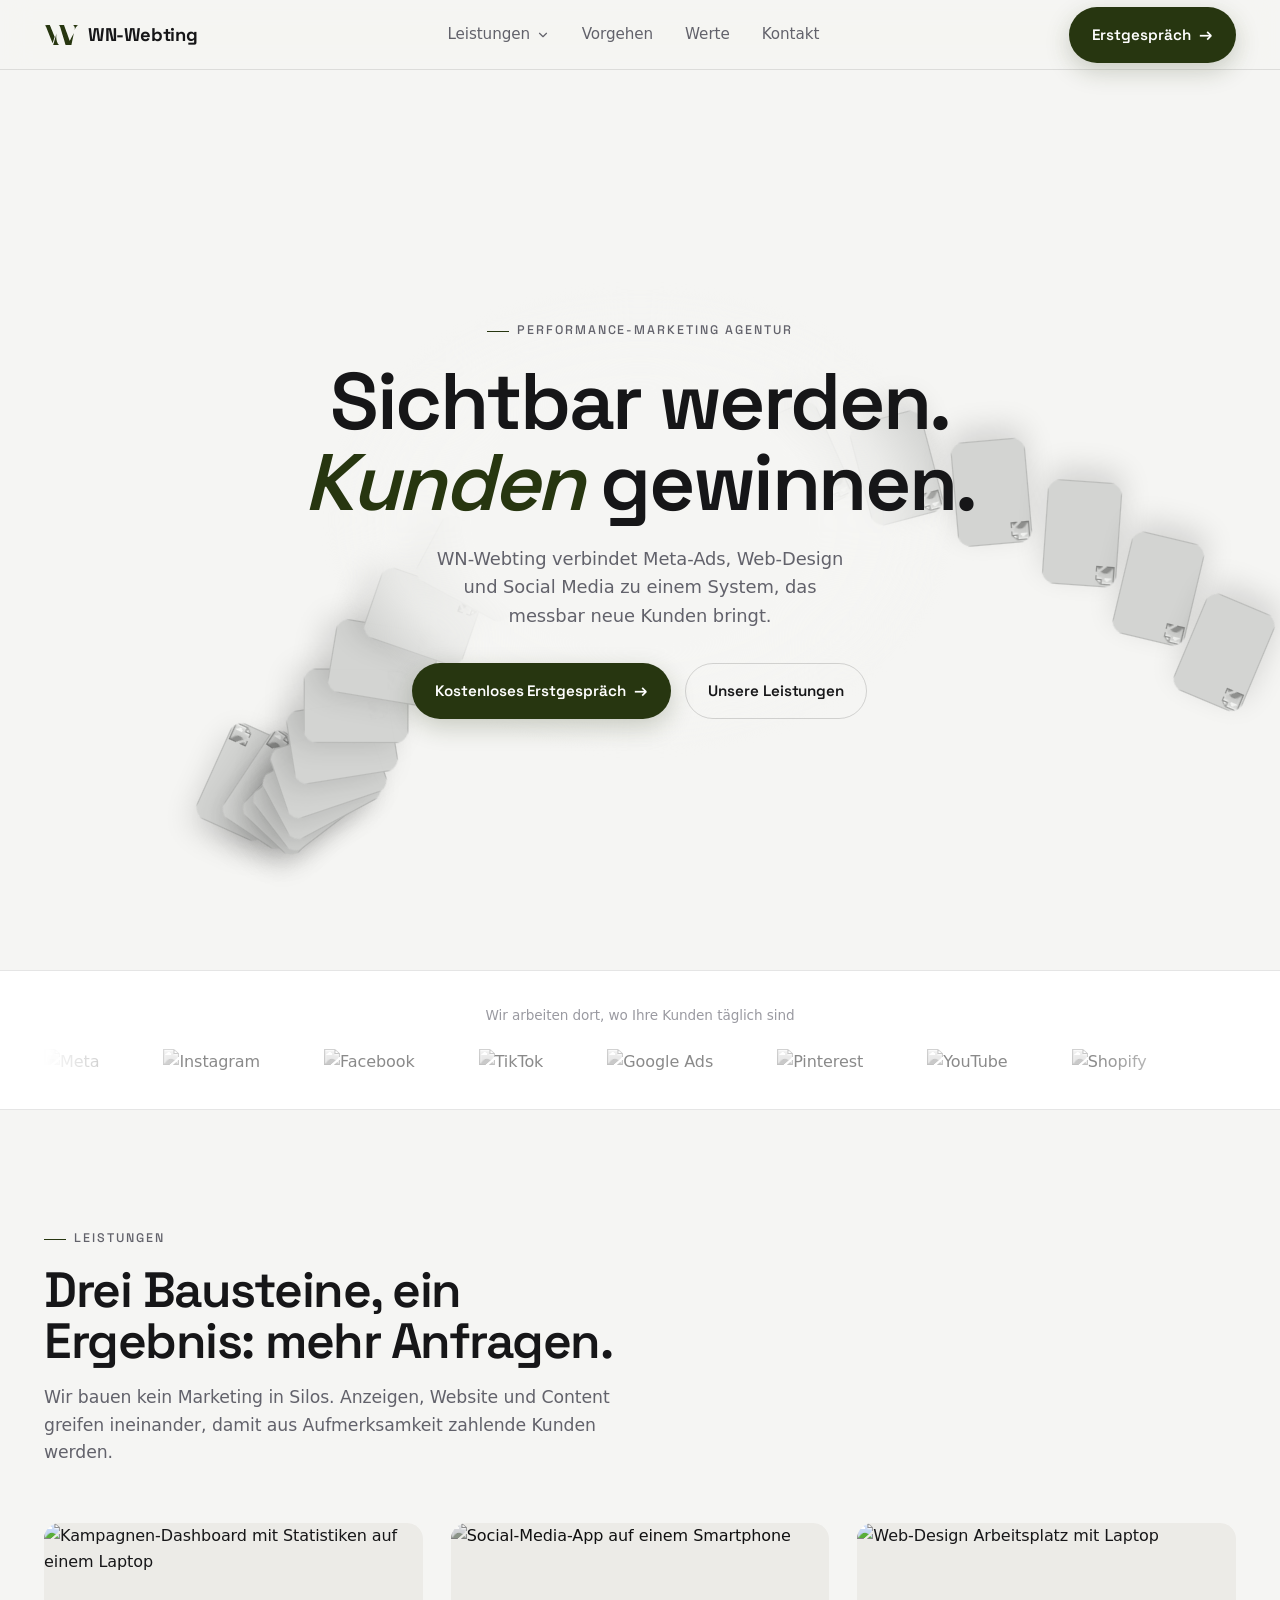
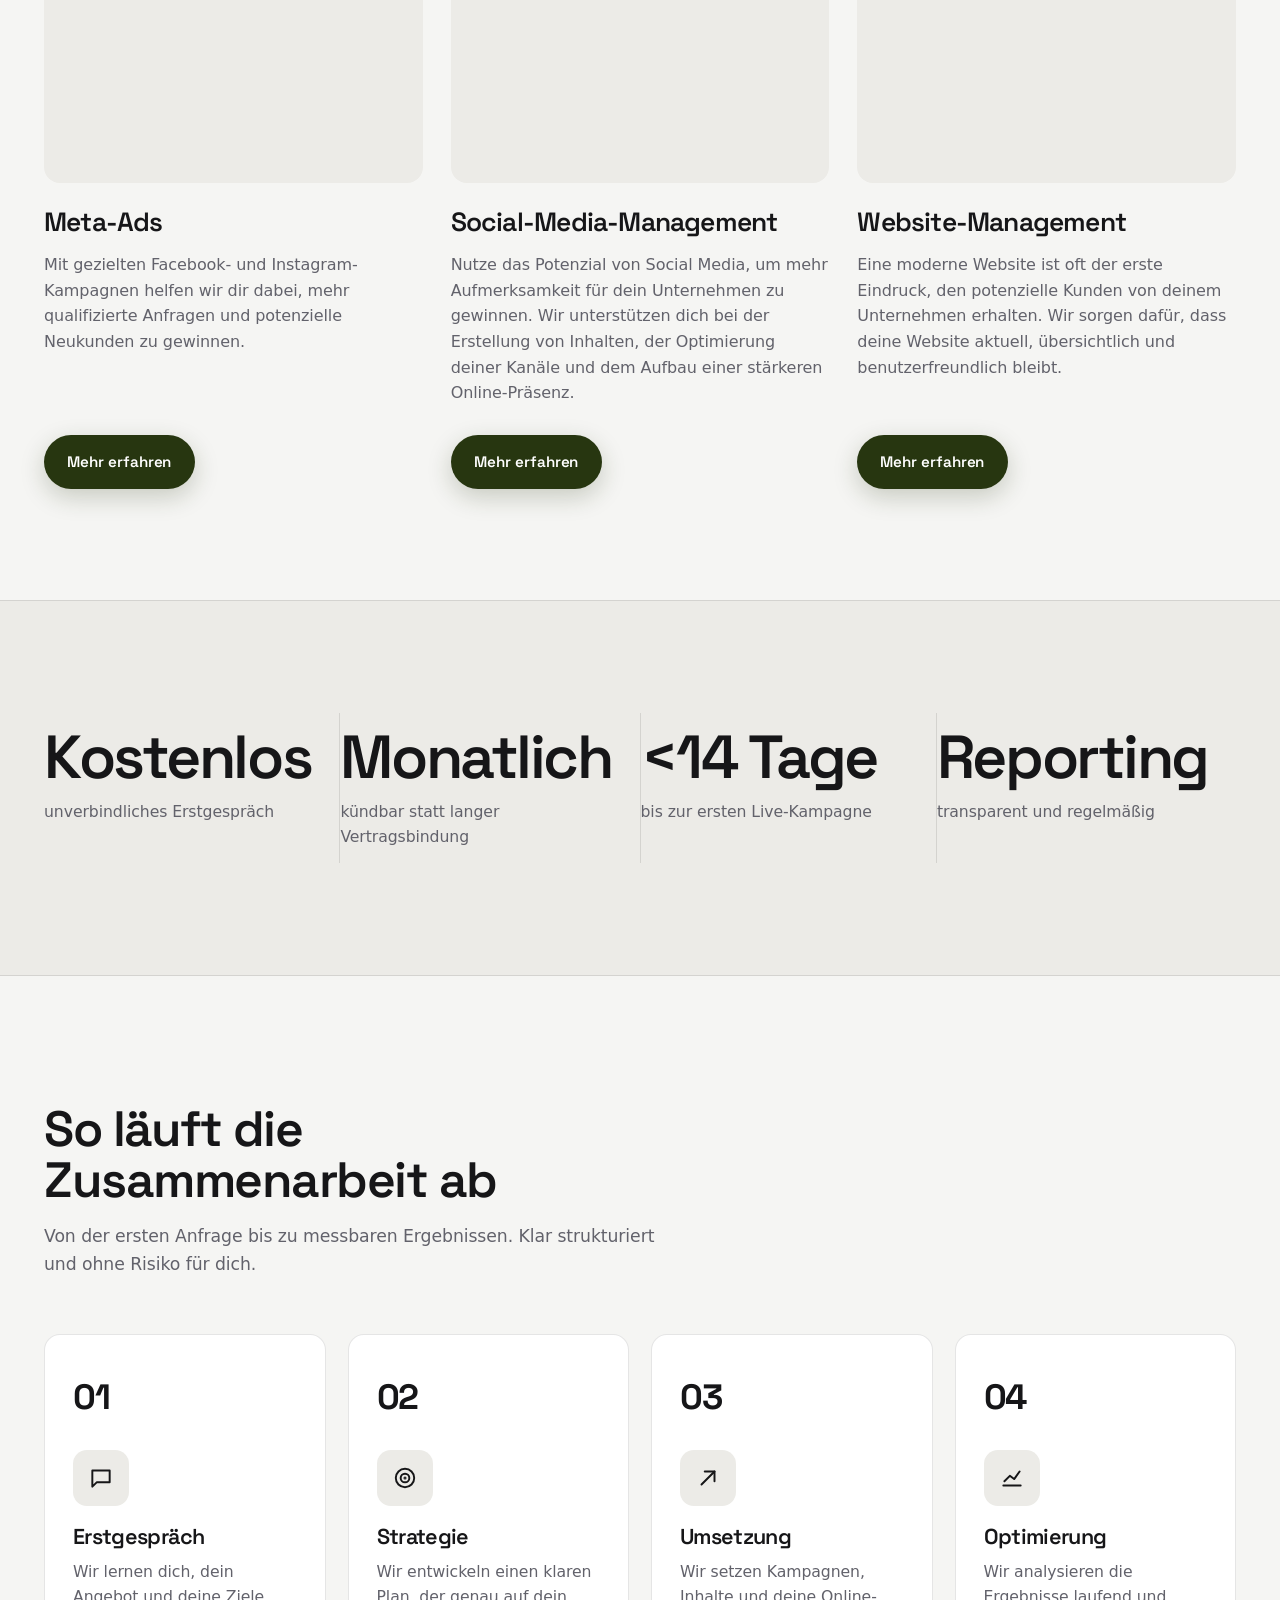
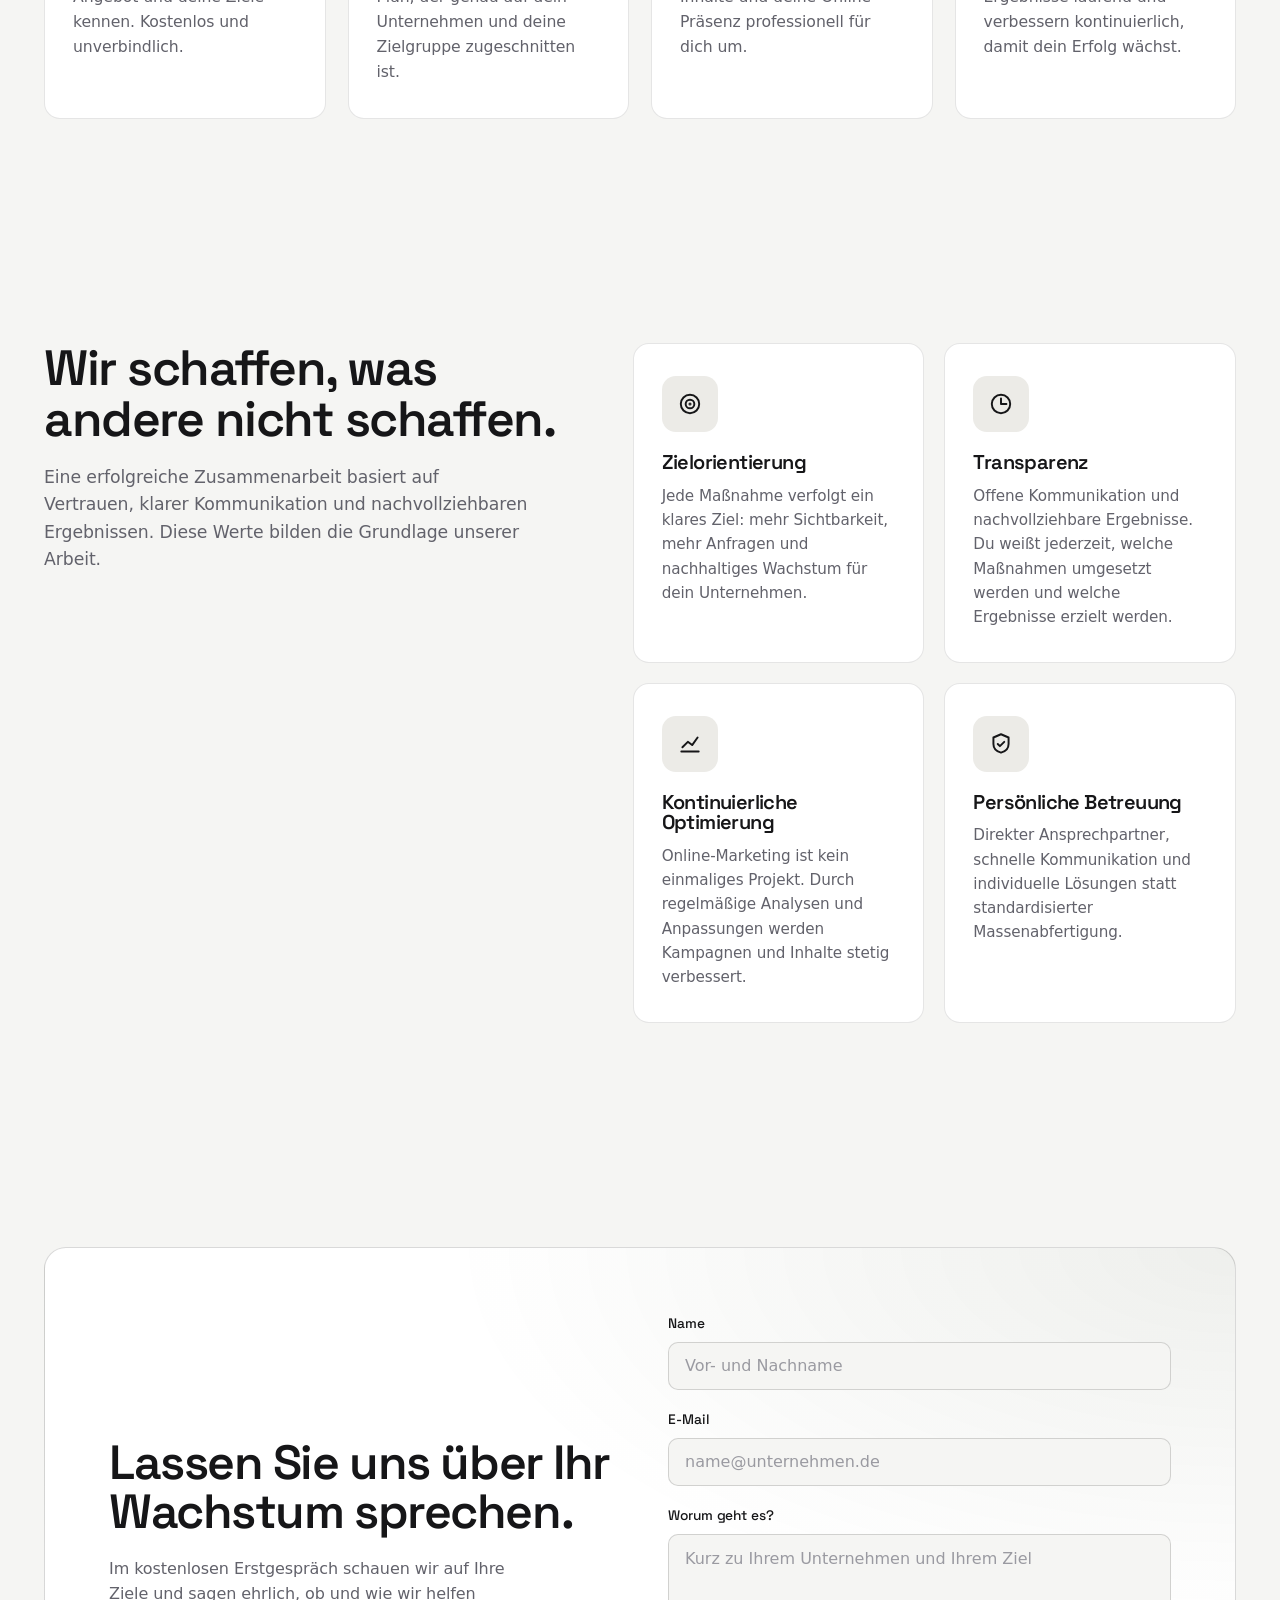
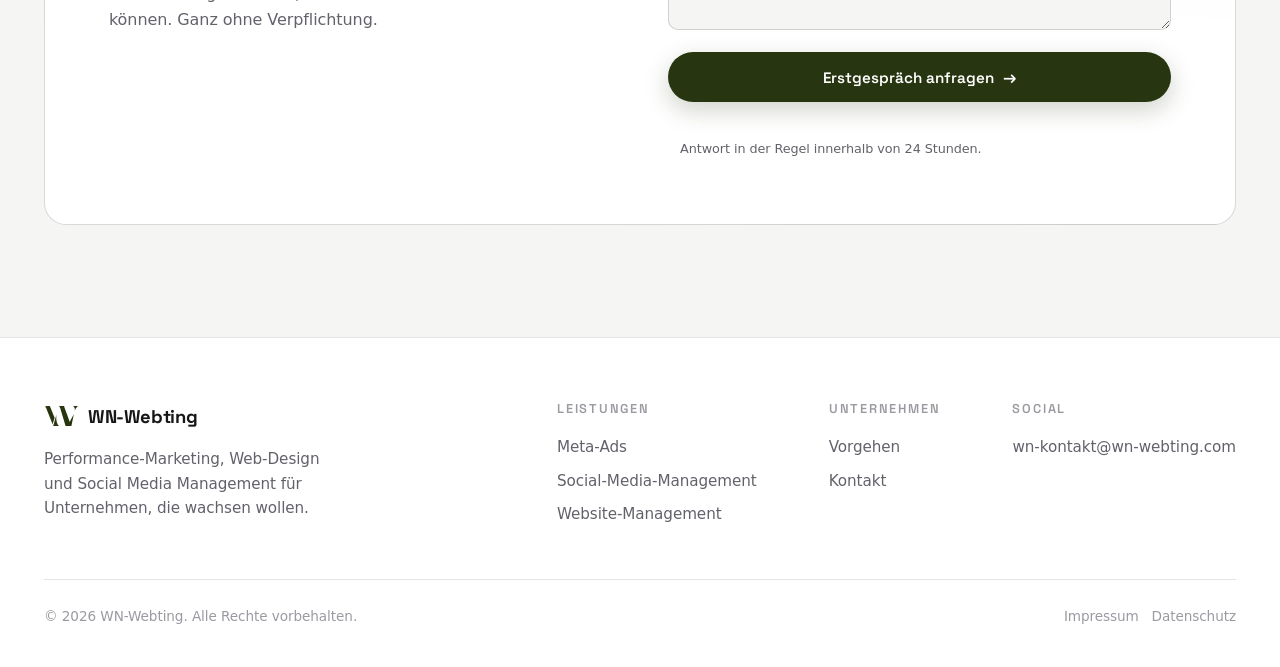
==== commit baeb899a: "Add files via upload" ====
--- a/index.html
+++ b/index.html
@@ -266,14 +266,11 @@
         <div class="foot-col">
           <h4>Unternehmen</h4>
           <a href="#vorgehen">Vorgehen</a>
-          <a href="#cases">Cases</a>
           <a href="#kontakt">Kontakt</a>
         </div>
         <div class="foot-col">
           <h4>Social</h4>
-          <a href="#" rel="noopener">Instagram</a>
-          <a href="#" rel="noopener">LinkedIn</a>
-          <a href="mailto:hallo@wn-webting.de">hallo@wn-webting.de</a>
+          <a href="mailto:wn-kontakt@wn-webting.com">wn-kontakt@wn-webting.com</a>
         </div>
       </div>
     </div>
@@ -558,12 +555,12 @@
             form.querySelectorAll('.field, .btn, .form-note, .form-error').forEach(function(el){ el.style.display='none'; });
             document.getElementById('form-ok').style.display='block';
           } else {
-            showFormError('Senden hat nicht geklappt. Bitte versuch es noch einmal oder schreib uns direkt an hallo@wn-webting.de.');
+            showFormError('Senden hat nicht geklappt. Bitte versuch es noch einmal oder schreib uns direkt an wn-kontakt@wn-webting.com.');
           }
         })
         .catch(function(){
           setFormLoading(false);
-          showFormError('Keine Verbindung möglich. Bitte versuch es noch einmal oder schreib uns direkt an hallo@wn-webting.de.');
+          showFormError('Keine Verbindung möglich. Bitte versuch es noch einmal oder schreib uns direkt an wn-kontakt@wn-webting.com.');
         });
     });
   }
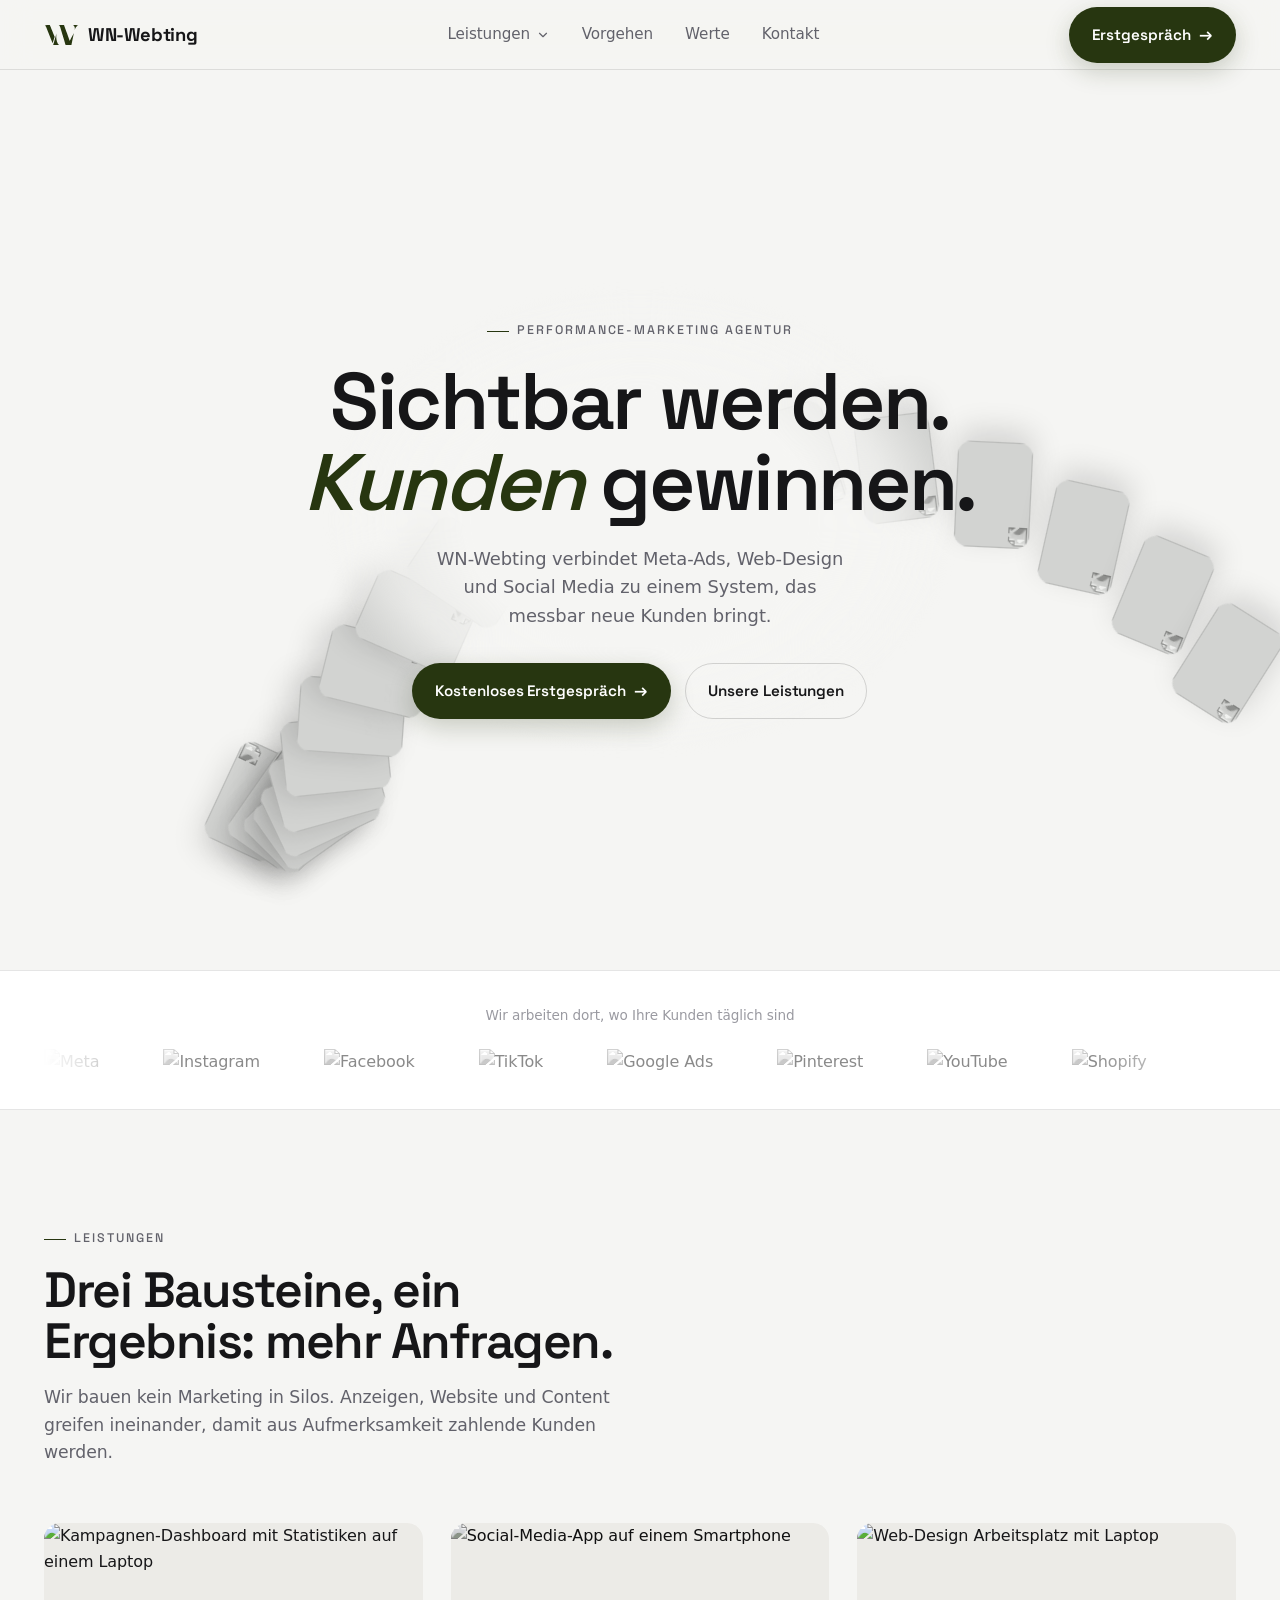
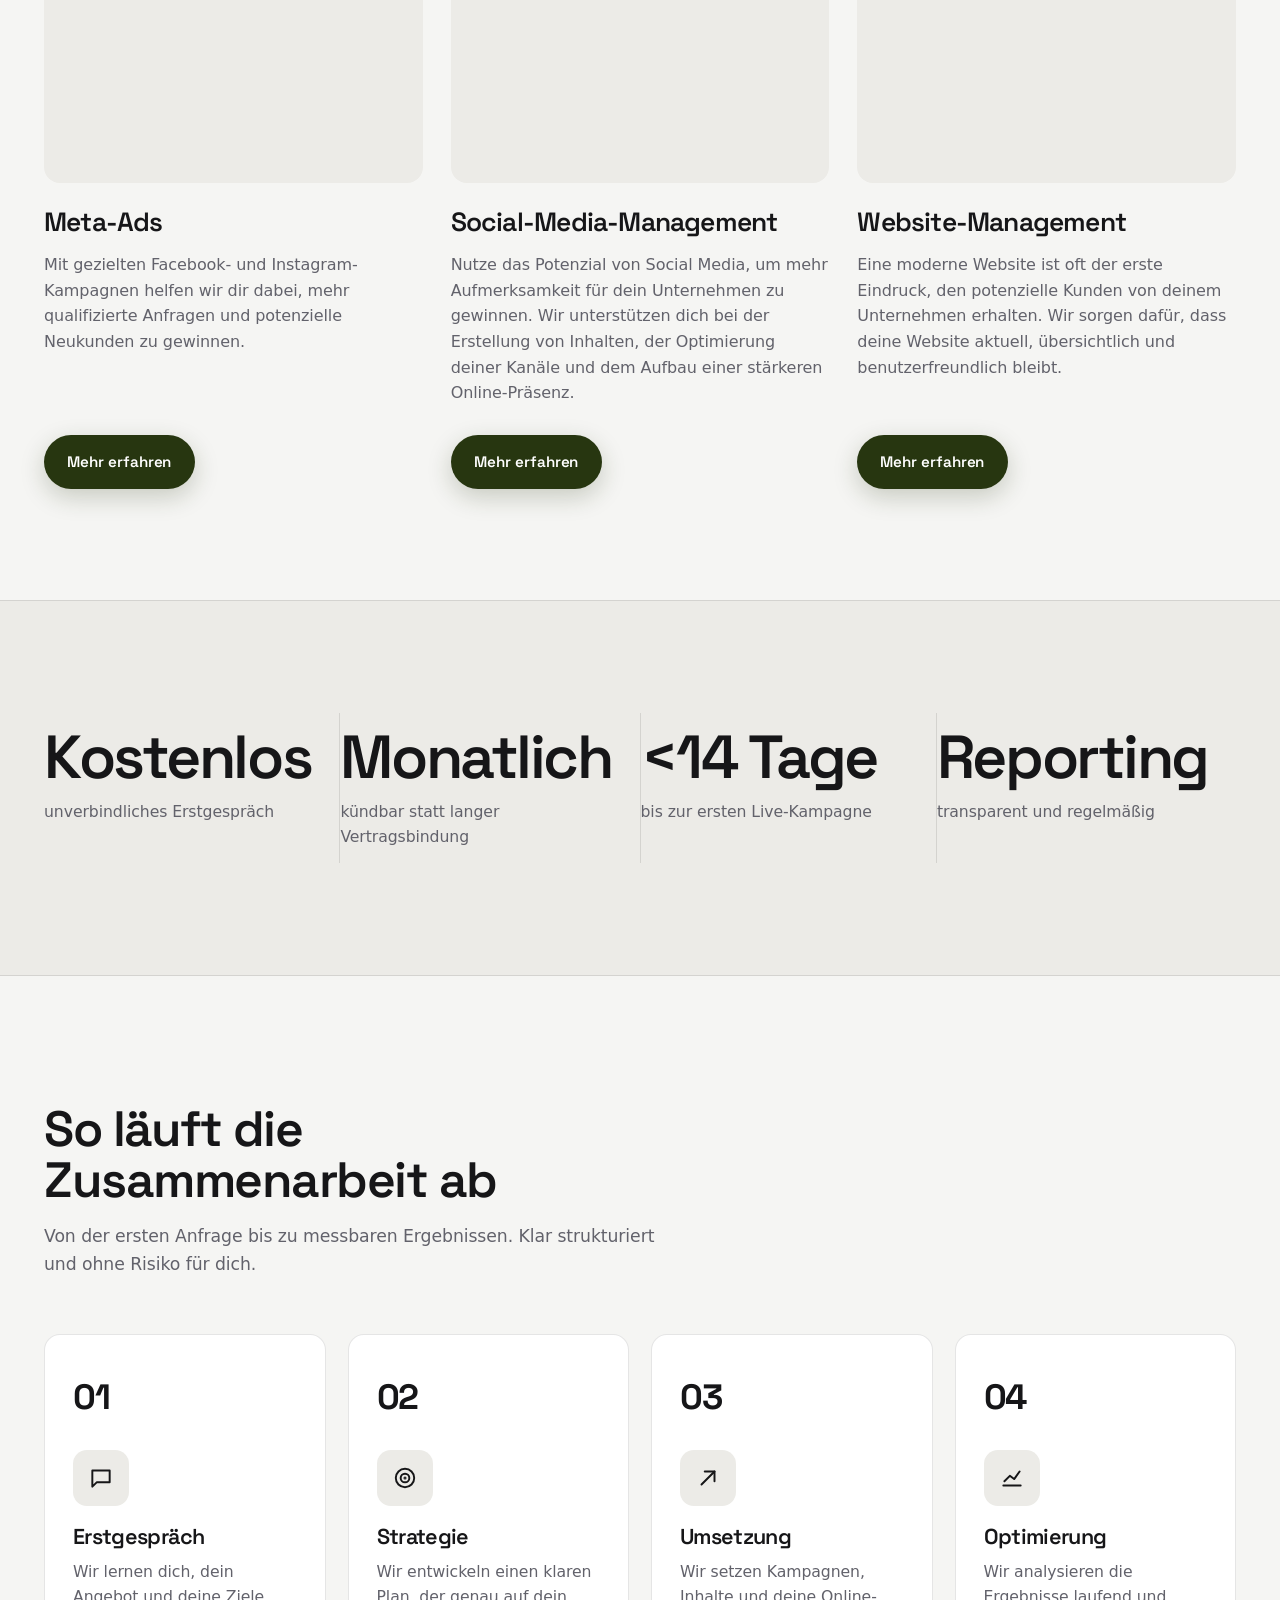
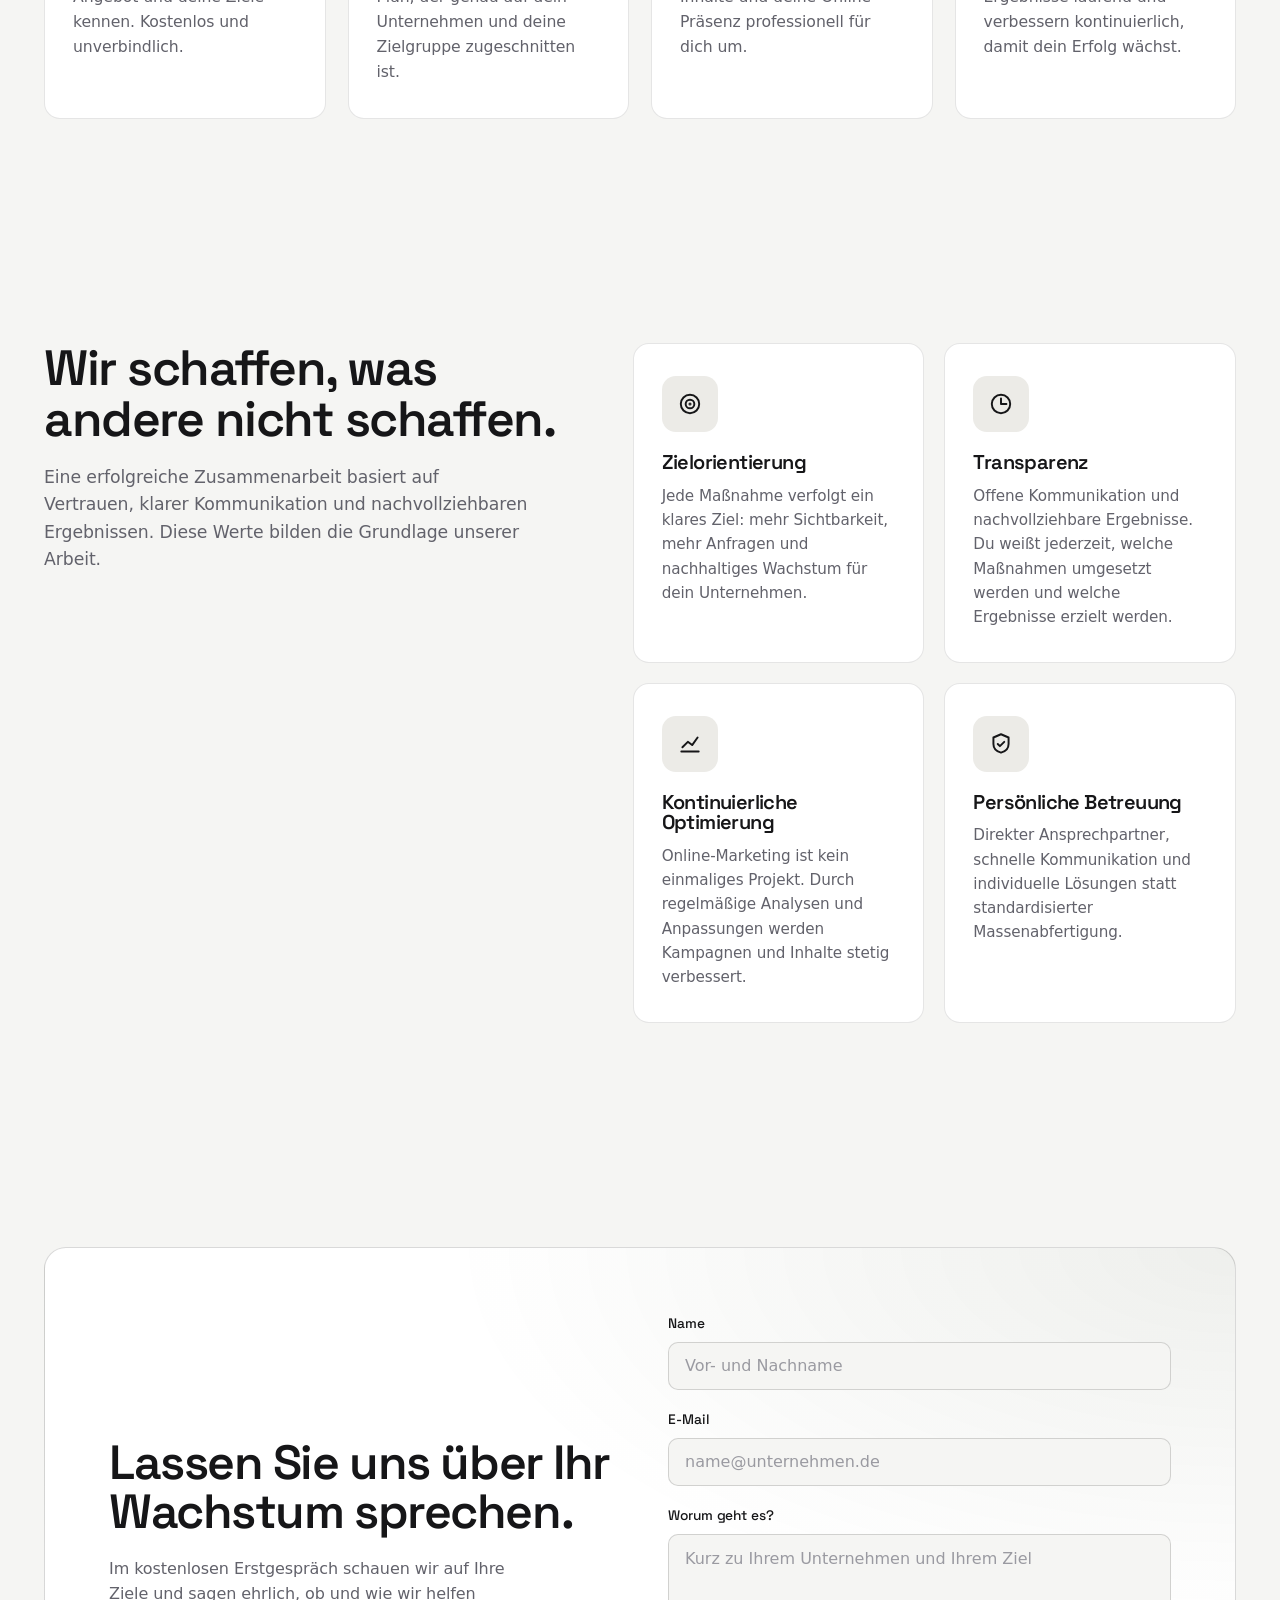
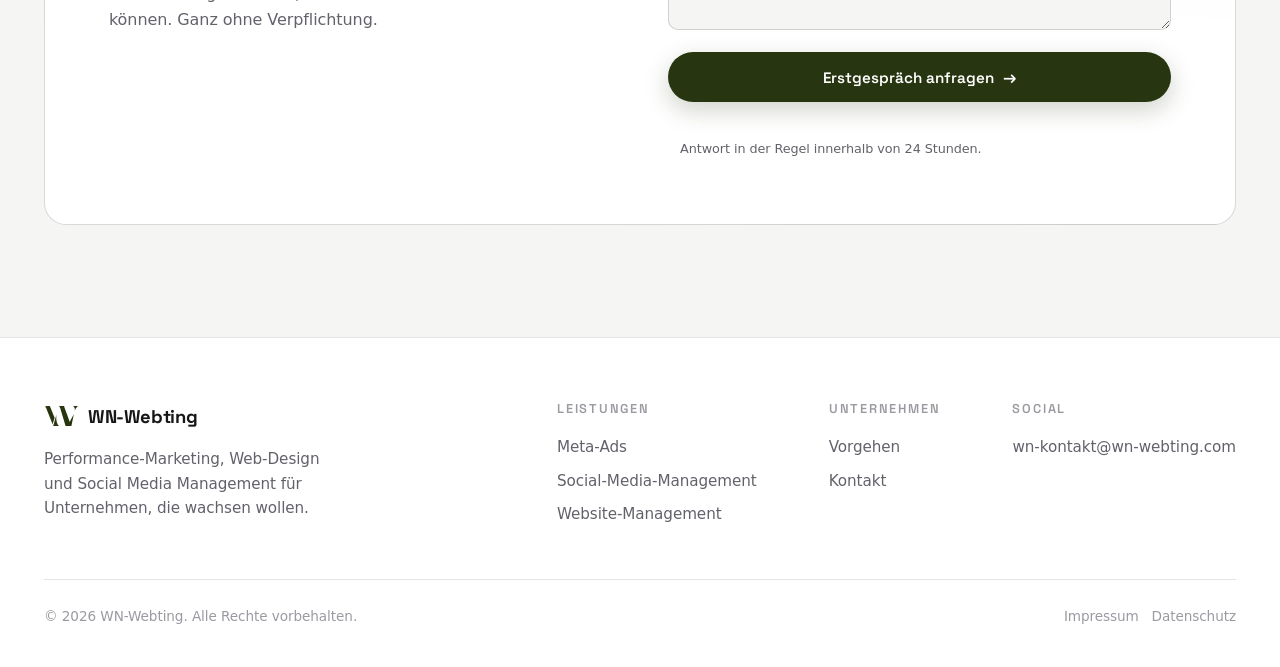
==== commit dcb28a25: "Add files via upload" ====
--- a/index.html
+++ b/index.html
@@ -7,6 +7,13 @@
 <meta name="description" content="WN-Webting verbindet Meta-Ads, Web-Design und Social Media Management zu einem System, das messbar neue Kunden bringt." />
 <!-- Link-only: verhindert, dass Suchmaschinen die Seite listen. Beim offiziellen Launch entfernen. -->
 <meta name="robots" content="noindex, nofollow" />
+<link rel="icon" type="image/svg+xml" href="logo.svg" />
+<link rel="canonical" href="https://wn-elias.github.io/WN-Webting/index.html" />
+<meta property="og:type" content="website" />
+<meta property="og:title" content="WN-Webting - Performance-Marketing, Web-Design & Social Media" />
+<meta property="og:description" content="WN-Webting verbindet Meta-Ads, Web-Design und Social Media Management zu einem System, das messbar neue Kunden bringt." />
+<meta property="og:url" content="https://wn-elias.github.io/WN-Webting/index.html" />
+<meta property="og:locale" content="de_DE" />
 
 <link rel="preconnect" href="https://fonts.googleapis.com" />
 <link rel="preconnect" href="https://fonts.gstatic.com" crossorigin />
@@ -59,22 +66,22 @@
     <p class="proof-label">Wir arbeiten dort, wo Ihre Kunden täglich sind</p>
     <div class="marquee">
       <div class="marquee-track">
-        <img src="https://cdn.simpleicons.org/meta/18181b" alt="Meta" />
-        <img src="https://cdn.simpleicons.org/instagram/18181b" alt="Instagram" />
-        <img src="https://cdn.simpleicons.org/facebook/18181b" alt="Facebook" />
-        <img src="https://cdn.simpleicons.org/tiktok/18181b" alt="TikTok" />
-        <img src="https://cdn.simpleicons.org/googleads/18181b" alt="Google Ads" />
-        <img src="https://cdn.simpleicons.org/pinterest/18181b" alt="Pinterest" />
-        <img src="https://cdn.simpleicons.org/youtube/18181b" alt="YouTube" />
-        <img src="https://cdn.simpleicons.org/shopify/18181b" alt="Shopify" />
-        <img src="https://cdn.simpleicons.org/meta/18181b" alt="" aria-hidden="true" />
-        <img src="https://cdn.simpleicons.org/instagram/18181b" alt="" aria-hidden="true" />
-        <img src="https://cdn.simpleicons.org/facebook/18181b" alt="" aria-hidden="true" />
-        <img src="https://cdn.simpleicons.org/tiktok/18181b" alt="" aria-hidden="true" />
-        <img src="https://cdn.simpleicons.org/googleads/18181b" alt="" aria-hidden="true" />
-        <img src="https://cdn.simpleicons.org/pinterest/18181b" alt="" aria-hidden="true" />
-        <img src="https://cdn.simpleicons.org/youtube/18181b" alt="" aria-hidden="true" />
-        <img src="https://cdn.simpleicons.org/shopify/18181b" alt="" aria-hidden="true" />
+        <img src="assets/icons/meta.svg" alt="Meta" />
+        <img src="assets/icons/instagram.svg" alt="Instagram" />
+        <img src="assets/icons/facebook.svg" alt="Facebook" />
+        <img src="assets/icons/tiktok.svg" alt="TikTok" />
+        <img src="assets/icons/google-ads.svg" alt="Google Ads" />
+        <img src="assets/icons/pinterest.svg" alt="Pinterest" />
+        <img src="assets/icons/youtube.svg" alt="YouTube" />
+        <img src="assets/icons/shopify.svg" alt="Shopify" />
+        <img src="assets/icons/meta.svg" alt="" aria-hidden="true" />
+        <img src="assets/icons/instagram.svg" alt="" aria-hidden="true" />
+        <img src="assets/icons/facebook.svg" alt="" aria-hidden="true" />
+        <img src="assets/icons/tiktok.svg" alt="" aria-hidden="true" />
+        <img src="assets/icons/google-ads.svg" alt="" aria-hidden="true" />
+        <img src="assets/icons/pinterest.svg" alt="" aria-hidden="true" />
+        <img src="assets/icons/youtube.svg" alt="" aria-hidden="true" />
+        <img src="assets/icons/shopify.svg" alt="" aria-hidden="true" />
       </div>
     </div>
   </div>
@@ -91,7 +98,7 @@
     <div class="services-grid">
       <article class="service-card reveal">
         <div class="service-media">
-          <img src="https://images.unsplash.com/photo-1460925895917-afdab827c52f?w=760&h=520&fit=crop&q=75" alt="Kampagnen-Dashboard mit Statistiken auf einem Laptop" loading="lazy" />
+          <img src="assets/images/service-meta-ads.jpg" alt="Kampagnen-Dashboard mit Statistiken auf einem Laptop" loading="lazy" />
         </div>
         <h3>Meta-Ads</h3>
         <p>Mit gezielten Facebook- und Instagram-Kampagnen helfen wir dir dabei, mehr qualifizierte Anfragen und potenzielle Neukunden zu gewinnen.</p>
@@ -100,7 +107,7 @@
 
       <article class="service-card reveal">
         <div class="service-media">
-          <img class="photo-muted" src="https://images.unsplash.com/photo-1611926653458-09294b3142bf?w=760&h=520&fit=crop&q=75" alt="Social-Media-App auf einem Smartphone" loading="lazy" />
+          <img class="photo-muted" src="assets/images/service-social-media.jpg" alt="Social-Media-App auf einem Smartphone" loading="lazy" />
         </div>
         <h3>Social-Media-Management</h3>
         <p>Nutze das Potenzial von Social Media, um mehr Aufmerksamkeit für dein Unternehmen zu gewinnen. Wir unterstützen dich bei der Erstellung von Inhalten, der Optimierung deiner Kanäle und dem Aufbau einer stärkeren Online-Präsenz.</p>
@@ -109,7 +116,7 @@
 
       <article class="service-card reveal">
         <div class="service-media">
-          <img src="https://images.unsplash.com/photo-1467232004584-a241de8bcf5d?w=760&h=520&fit=crop&q=75" alt="Web-Design Arbeitsplatz mit Laptop" loading="lazy" />
+          <img src="assets/images/service-website.jpg" alt="Web-Design Arbeitsplatz mit Laptop" loading="lazy" />
         </div>
         <h3>Website-Management</h3>
         <p>Eine moderne Website ist oft der erste Eindruck, den potenzielle Kunden von deinem Unternehmen erhalten. Wir sorgen dafür, dass deine Website aktuell, übersichtlich und benutzerfreundlich bleibt.</p>
@@ -293,26 +300,26 @@
   var reduce = window.matchMedia('(prefers-reduced-motion: reduce)').matches;
 
   var IMAGES = [
-    "https://images.unsplash.com/photo-1486406146926-c627a92ad1ab?w=200&q=70",
-    "https://images.unsplash.com/photo-1519710164239-da123dc03ef4?w=200&q=70",
-    "https://images.unsplash.com/photo-1497366216548-37526070297c?w=200&q=70",
-    "https://images.unsplash.com/photo-1506744038136-46273834b3fb?w=200&q=70",
-    "https://images.unsplash.com/photo-1470071459604-3b5ec3a7fe05?w=200&q=70",
-    "https://images.unsplash.com/photo-1506765515384-028b60a970df?w=200&q=70",
-    "https://images.unsplash.com/photo-1441974231531-c6227db76b6e?w=200&q=70",
-    "https://images.unsplash.com/photo-1472214103451-9374bd1c798e?w=200&q=70",
-    "https://images.unsplash.com/photo-1500485035595-cbe6f645feb1?w=200&q=70",
-    "https://images.unsplash.com/photo-1469474968028-56623f02e42e?w=200&q=70",
-    "https://images.unsplash.com/photo-1451187580459-43490279c0fa?w=200&q=70",
-    "https://images.unsplash.com/photo-1464822759023-fed622ff2c3b?w=200&q=70",
-    "https://images.unsplash.com/photo-1465146344425-f00d5f5c8f07?w=200&q=70",
-    "https://images.unsplash.com/photo-1470252649378-9c29740c9fa8?w=200&q=70",
-    "https://images.unsplash.com/photo-1493246507139-91e8fad9978e?w=200&q=70",
-    "https://images.unsplash.com/photo-1494438639946-1ebd1d20bf85?w=200&q=70",
-    "https://images.unsplash.com/photo-1483729558449-99ef09a8c325?w=200&q=70",
-    "https://images.unsplash.com/photo-1518173946687-a4c8892bbd9f?w=200&q=70",
-    "https://images.unsplash.com/photo-1523961131990-5ea7c61b2107?w=200&q=70",
-    "https://images.unsplash.com/photo-1496568816309-51d7c20e3b21?w=200&q=70"
+    "assets/images/hero-ring-01.jpg",
+    "assets/images/hero-ring-02.jpg",
+    "assets/images/hero-ring-03.jpg",
+    "assets/images/hero-ring-04.jpg",
+    "assets/images/hero-ring-05.jpg",
+    "assets/images/hero-ring-06.jpg",
+    "assets/images/hero-ring-07.jpg",
+    "assets/images/hero-ring-08.jpg",
+    "assets/images/hero-ring-09.jpg",
+    "assets/images/hero-ring-10.jpg",
+    "assets/images/hero-ring-11.jpg",
+    "assets/images/hero-ring-12.jpg",
+    "assets/images/hero-ring-13.jpg",
+    "assets/images/hero-ring-14.jpg",
+    "assets/images/hero-ring-15.jpg",
+    "assets/images/hero-ring-16.jpg",
+    "assets/images/hero-ring-17.jpg",
+    "assets/images/hero-ring-18.jpg",
+    "assets/images/hero-ring-19.jpg",
+    "assets/images/hero-ring-20.jpg"
   ];
   var TOTAL = IMAGES.length;
   var stage = document.getElementById('hero-stage');
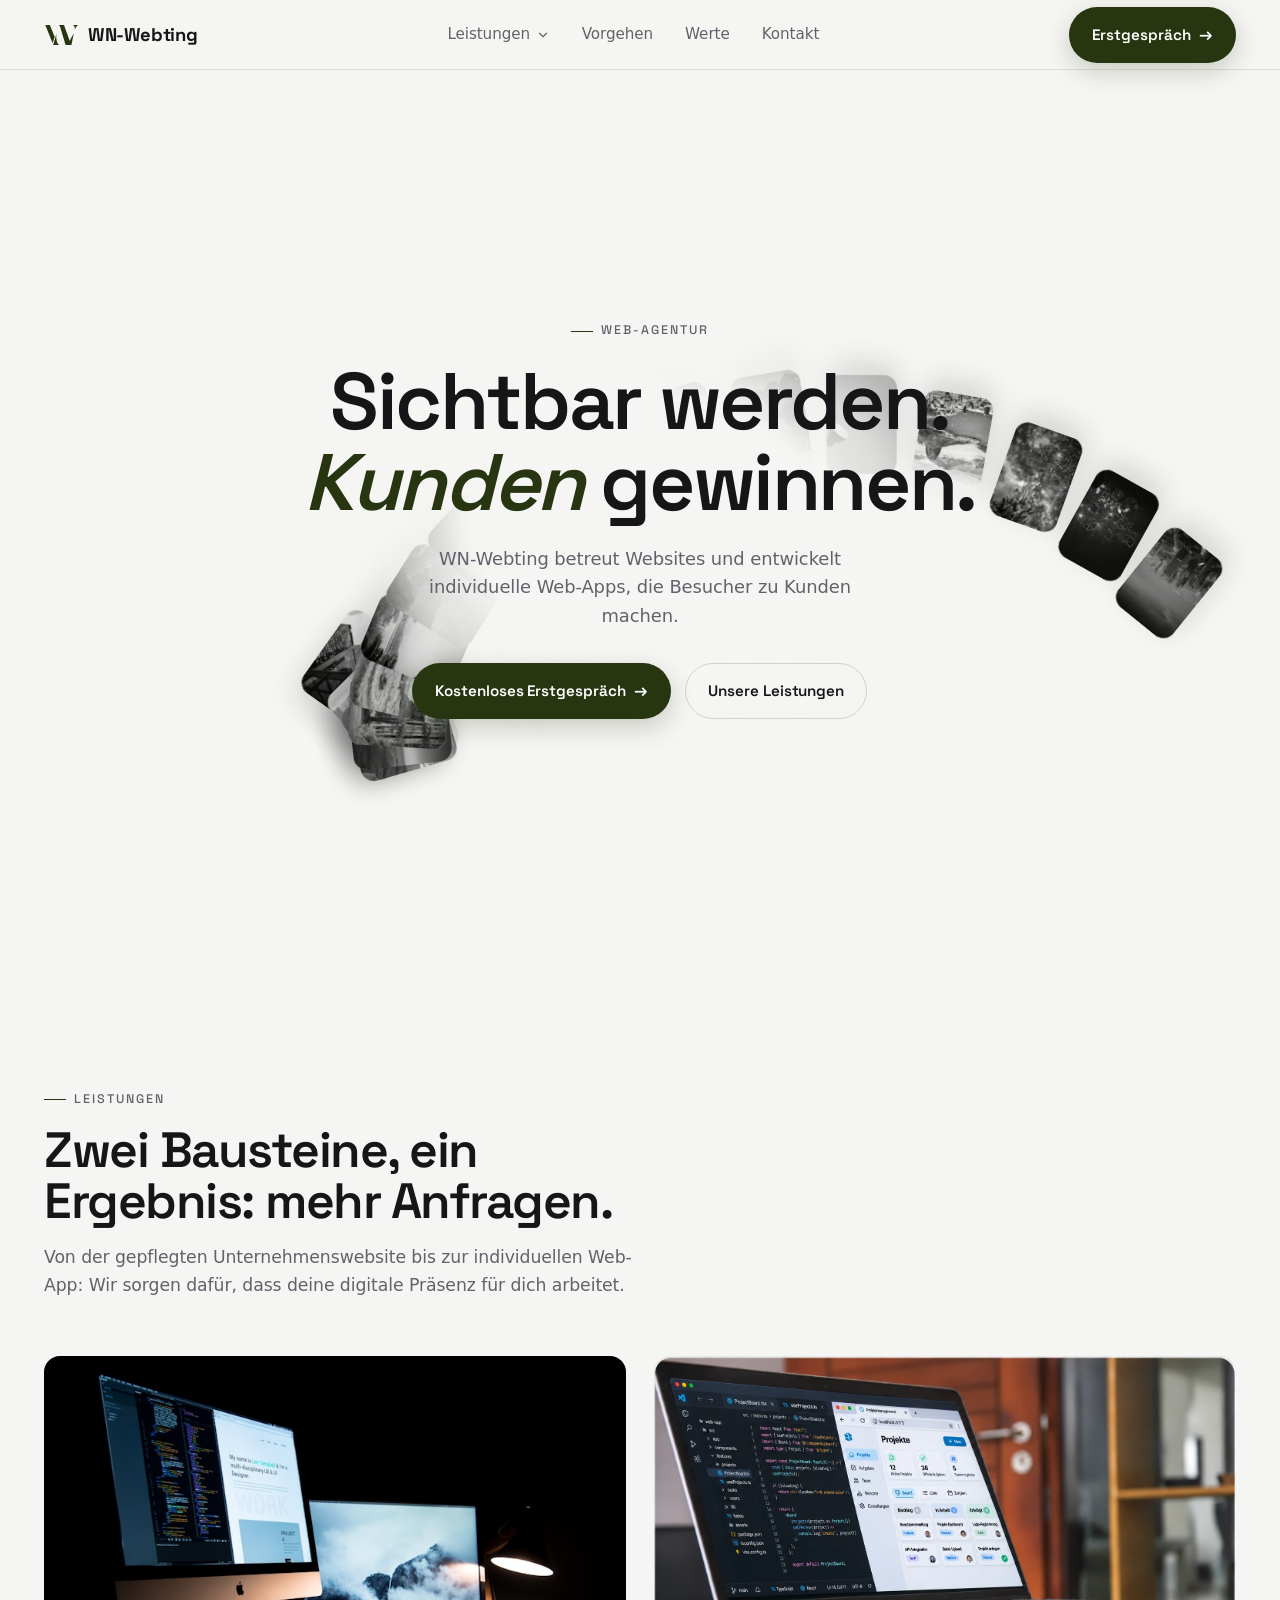
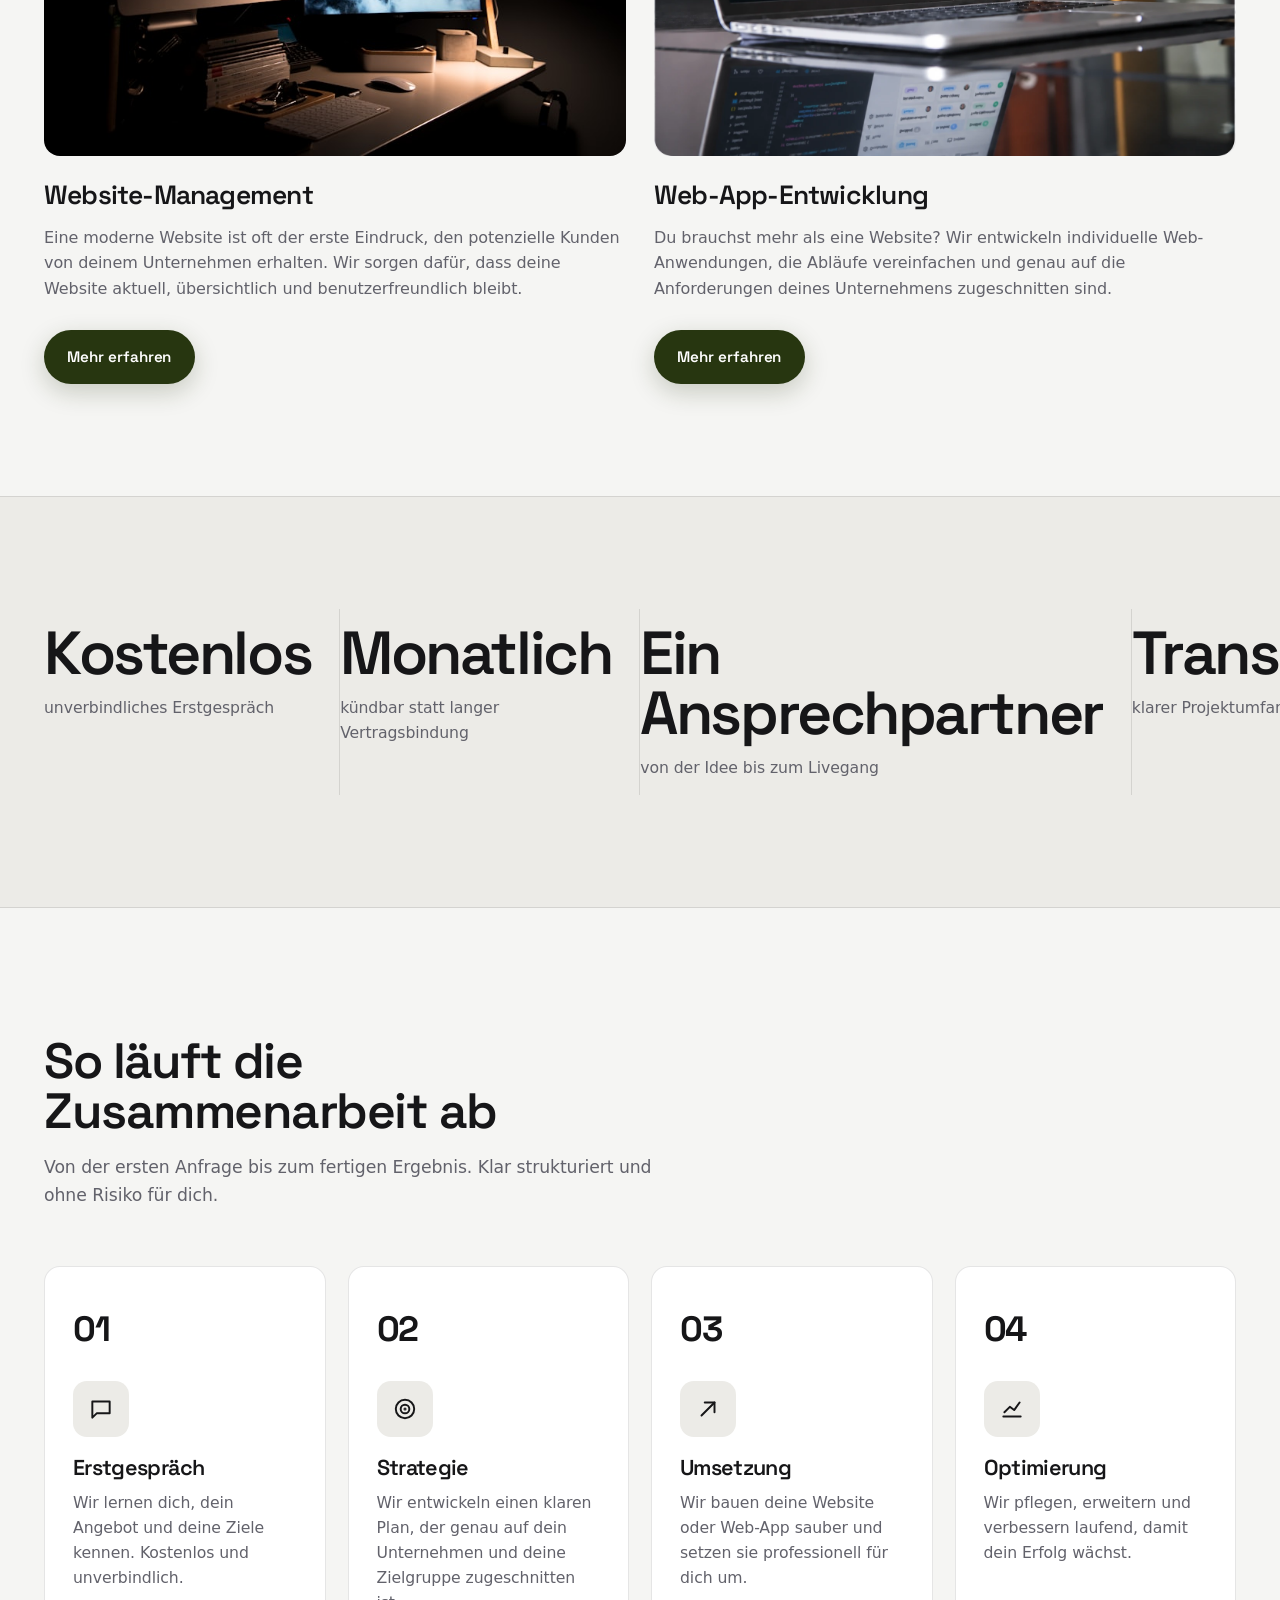
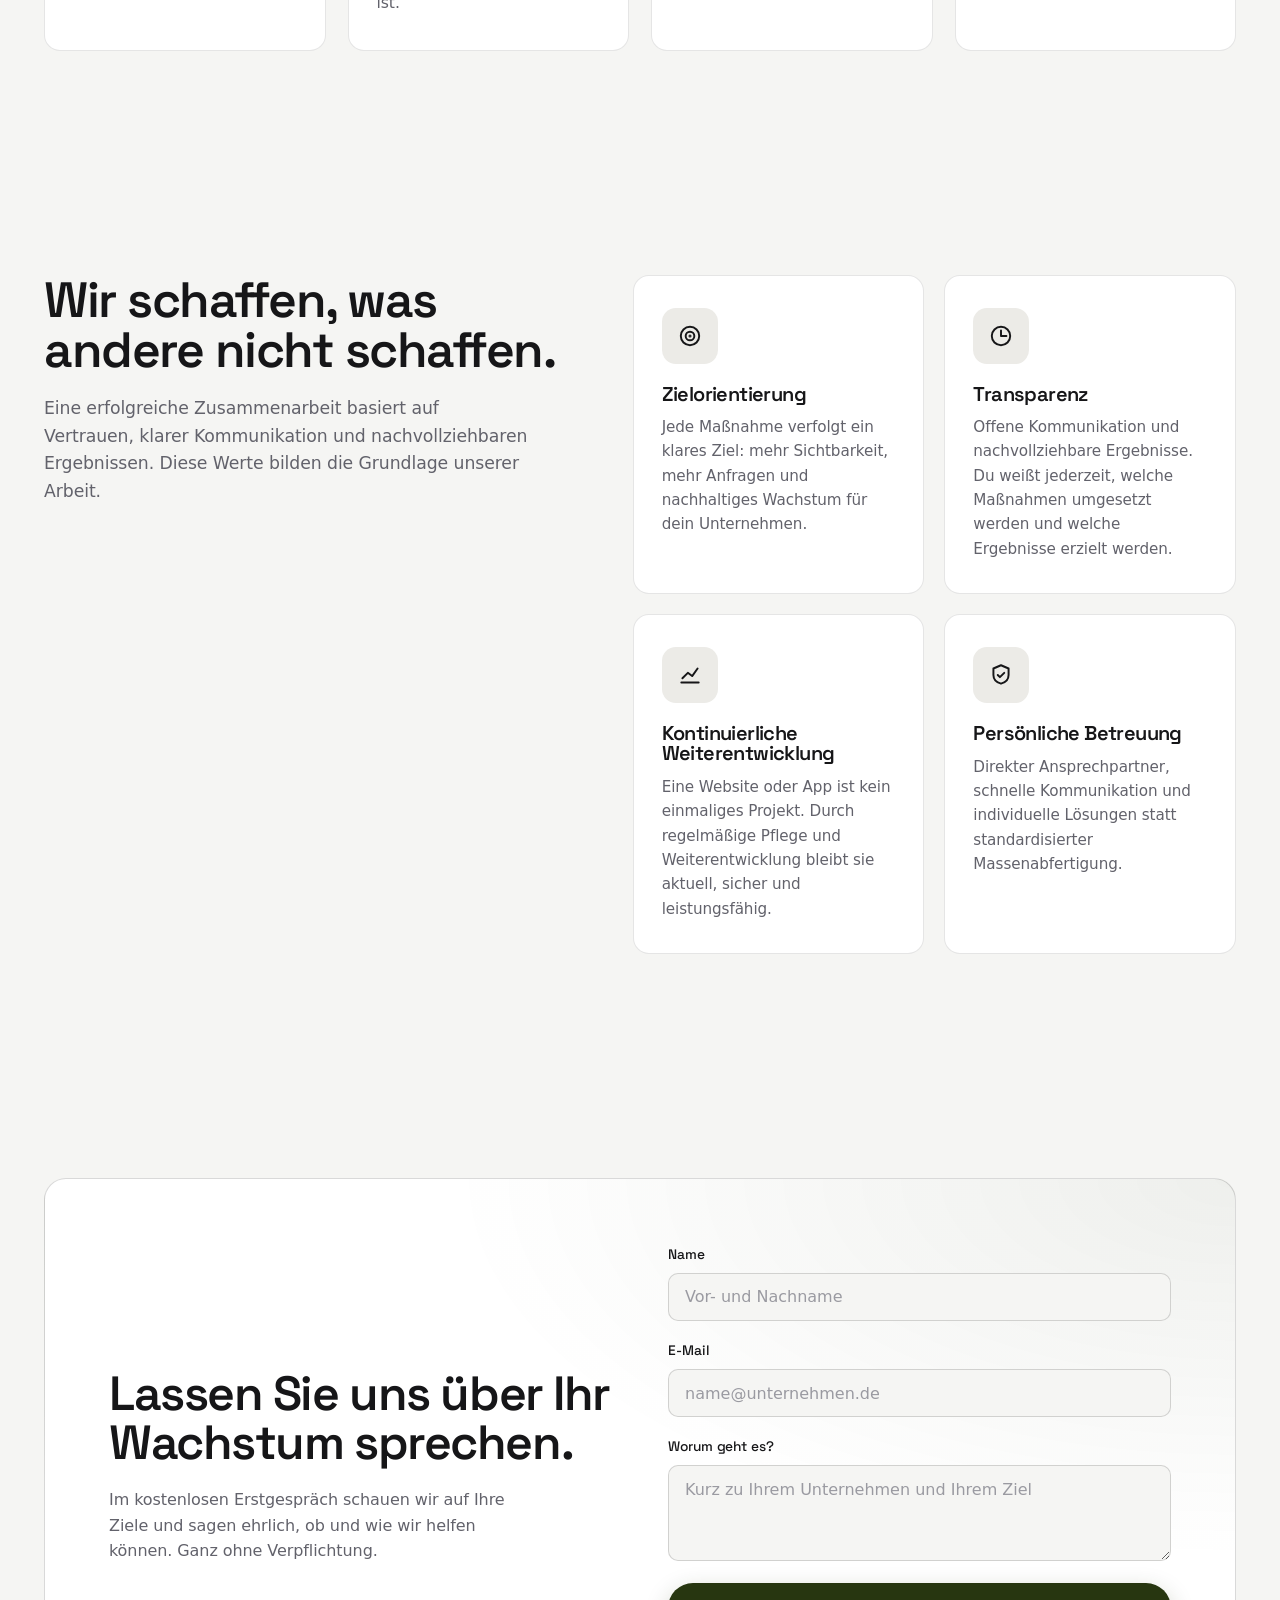
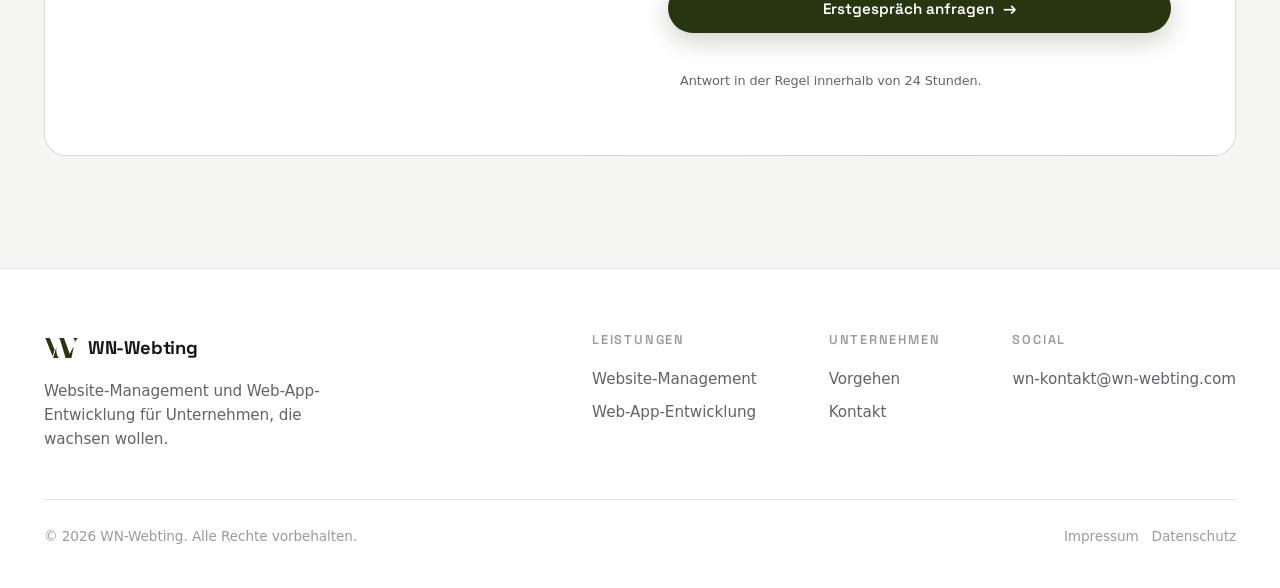
==== commit 55fcbf2d: "Leistungen auf Website-Management und Web-App-Entwicklung umgestellt, Christian Nix entfernt Co-Auth" ====
--- a/index.html
+++ b/index.html
@@ -3,16 +3,16 @@
 <head>
 <meta charset="utf-8" />
 <meta name="viewport" content="width=device-width, initial-scale=1" />
-<title>WN-Webting - Performance-Marketing, Web-Design & Social Media</title>
-<meta name="description" content="WN-Webting verbindet Meta-Ads, Web-Design und Social Media Management zu einem System, das messbar neue Kunden bringt." />
+<title>WN-Webting - Website-Management &amp; Web-App-Entwicklung</title>
+<meta name="description" content="WN-Webting betreut Websites und entwickelt individuelle Web-Apps, die Besucher zu Kunden machen." />
 <!-- Link-only: verhindert, dass Suchmaschinen die Seite listen. Beim offiziellen Launch entfernen. -->
 <meta name="robots" content="noindex, nofollow" />
 <link rel="icon" type="image/svg+xml" href="logo.svg" />
-<link rel="canonical" href="https://wn-elias.github.io/WN-Webting/index.html" />
+<link rel="canonical" href="https://wn-webting.github.io/WN-Webting/index.html" />
 <meta property="og:type" content="website" />
-<meta property="og:title" content="WN-Webting - Performance-Marketing, Web-Design & Social Media" />
-<meta property="og:description" content="WN-Webting verbindet Meta-Ads, Web-Design und Social Media Management zu einem System, das messbar neue Kunden bringt." />
-<meta property="og:url" content="https://wn-elias.github.io/WN-Webting/index.html" />
+<meta property="og:title" content="WN-Webting - Website-Management &amp; Web-App-Entwicklung" />
+<meta property="og:description" content="WN-Webting betreut Websites und entwickelt individuelle Web-Apps, die Besucher zu Kunden machen." />
+<meta property="og:url" content="https://wn-webting.github.io/WN-Webting/index.html" />
 <meta property="og:locale" content="de_DE" />
 
 <link rel="preconnect" href="https://fonts.googleapis.com" />
@@ -31,9 +31,8 @@
       <div class="nav-item">
         <a href="#leistungen">Leistungen <svg class="nav-chevron" viewBox="0 0 24 24" fill="none" stroke="currentColor" stroke-width="2" stroke-linecap="round" stroke-linejoin="round" aria-hidden="true"><path d="M6 9l6 6 6-6"/></svg></a>
         <div class="nav-dropdown">
-          <a href="meta-ads.html">Meta-Ads</a>
-          <a href="social-media-management.html">Social-Media-Management</a>
           <a href="website-management.html">Website-Management</a>
+          <a href="web-app-entwicklung.html">Web-App-Entwicklung</a>
         </div>
       </div>
       <a href="#vorgehen">Vorgehen</a>
@@ -50,9 +49,9 @@
 <section class="hero" id="top">
   <div class="hero-stage" id="hero-stage" aria-hidden="true"></div>
   <div class="hero-center">
-    <span class="eyebrow">Performance-Marketing Agentur</span>
+    <span class="eyebrow">Web-Agentur</span>
     <h1>Sichtbar werden.<br><em>Kunden</em> gewinnen.</h1>
-    <p class="hero-sub">WN-Webting verbindet Meta-Ads, Web-Design und Social Media zu einem System, das messbar neue Kunden bringt.</p>
+    <p class="hero-sub">WN-Webting betreut Websites und entwickelt individuelle Web-Apps, die Besucher zu Kunden machen.</p>
     <div class="hero-actions">
       <a href="#kontakt" class="btn btn-primary" data-magnetic>Kostenloses Erstgespräch <span class="btn-arrow">&rarr;</span></a>
       <a href="#leistungen" class="btn btn-ghost">Unsere Leistungen</a>
@@ -60,60 +59,15 @@
   </div>
 </section>
 
-<!-- SOCIAL PROOF (the one marquee) -->
-<div class="proof">
-  <div class="wrap">
-    <p class="proof-label">Wir arbeiten dort, wo Ihre Kunden täglich sind</p>
-    <div class="marquee">
-      <div class="marquee-track">
-        <img src="assets/icons/meta.svg" alt="Meta" />
-        <img src="assets/icons/instagram.svg" alt="Instagram" />
-        <img src="assets/icons/facebook.svg" alt="Facebook" />
-        <img src="assets/icons/tiktok.svg" alt="TikTok" />
-        <img src="assets/icons/google-ads.svg" alt="Google Ads" />
-        <img src="assets/icons/pinterest.svg" alt="Pinterest" />
-        <img src="assets/icons/youtube.svg" alt="YouTube" />
-        <img src="assets/icons/shopify.svg" alt="Shopify" />
-        <img src="assets/icons/meta.svg" alt="" aria-hidden="true" />
-        <img src="assets/icons/instagram.svg" alt="" aria-hidden="true" />
-        <img src="assets/icons/facebook.svg" alt="" aria-hidden="true" />
-        <img src="assets/icons/tiktok.svg" alt="" aria-hidden="true" />
-        <img src="assets/icons/google-ads.svg" alt="" aria-hidden="true" />
-        <img src="assets/icons/pinterest.svg" alt="" aria-hidden="true" />
-        <img src="assets/icons/youtube.svg" alt="" aria-hidden="true" />
-        <img src="assets/icons/shopify.svg" alt="" aria-hidden="true" />
-      </div>
-    </div>
-  </div>
-</div>
-
-<!-- LEISTUNGEN (asymmetric bento, exactly 3 cells) -->
+<!-- LEISTUNGEN (2 cells) -->
 <section id="leistungen">
   <div class="wrap">
     <div class="sec-head reveal">
       <span class="eyebrow">Leistungen</span>
-      <h2>Drei Bausteine, ein Ergebnis: mehr Anfragen.</h2>
-      <p>Wir bauen kein Marketing in Silos. Anzeigen, Website und Content greifen ineinander, damit aus Aufmerksamkeit zahlende Kunden werden.</p>
-    </div>
-    <div class="services-grid">
-      <article class="service-card reveal">
-        <div class="service-media">
-          <img src="assets/images/service-meta-ads.jpg" alt="Kampagnen-Dashboard mit Statistiken auf einem Laptop" loading="lazy" />
-        </div>
-        <h3>Meta-Ads</h3>
-        <p>Mit gezielten Facebook- und Instagram-Kampagnen helfen wir dir dabei, mehr qualifizierte Anfragen und potenzielle Neukunden zu gewinnen.</p>
-        <a href="meta-ads.html" class="btn btn-primary">Mehr erfahren</a>
-      </article>
-
-      <article class="service-card reveal">
-        <div class="service-media">
-          <img class="photo-muted" src="assets/images/service-social-media.jpg" alt="Social-Media-App auf einem Smartphone" loading="lazy" />
-        </div>
-        <h3>Social-Media-Management</h3>
-        <p>Nutze das Potenzial von Social Media, um mehr Aufmerksamkeit für dein Unternehmen zu gewinnen. Wir unterstützen dich bei der Erstellung von Inhalten, der Optimierung deiner Kanäle und dem Aufbau einer stärkeren Online-Präsenz.</p>
-        <a href="social-media-management.html" class="btn btn-primary">Mehr erfahren</a>
-      </article>
-
+      <h2>Zwei Bausteine, ein Ergebnis: mehr Anfragen.</h2>
+      <p>Von der gepflegten Unternehmenswebsite bis zur individuellen Web-App: Wir sorgen dafür, dass deine digitale Präsenz für dich arbeitet.</p>
+    </div>
+    <div class="services-grid services-grid--two">
       <article class="service-card reveal">
         <div class="service-media">
           <img src="assets/images/service-website.jpg" alt="Web-Design Arbeitsplatz mit Laptop" loading="lazy" />
@@ -122,6 +76,15 @@
         <p>Eine moderne Website ist oft der erste Eindruck, den potenzielle Kunden von deinem Unternehmen erhalten. Wir sorgen dafür, dass deine Website aktuell, übersichtlich und benutzerfreundlich bleibt.</p>
         <a href="website-management.html" class="btn btn-primary">Mehr erfahren</a>
       </article>
+
+      <article class="service-card reveal">
+        <div class="service-media">
+          <img src="assets/images/service-web-app.webp" alt="Laptop mit Code-Editor und einer Projektmanagement-Web-App im Browser" loading="lazy" />
+        </div>
+        <h3>Web-App-Entwicklung</h3>
+        <p>Du brauchst mehr als eine Website? Wir entwickeln individuelle Web-Anwendungen, die Abläufe vereinfachen und genau auf die Anforderungen deines Unternehmens zugeschnitten sind.</p>
+        <a href="web-app-entwicklung.html" class="btn btn-primary">Mehr erfahren</a>
+      </article>
     </div>
   </div>
 </section>
@@ -132,8 +95,8 @@
     <div class="metrics reveal">
       <div class="metric"><b>Kostenlos</b><span>unverbindliches Erstgespräch</span></div>
       <div class="metric"><b>Monatlich</b><span>kündbar statt langer Vertragsbindung</span></div>
-      <div class="metric"><b>&lt;14 Tage</b><span>bis zur ersten Live-Kampagne</span></div>
-      <div class="metric"><b>Reporting</b><span>transparent und regelmäßig</span></div>
+      <div class="metric"><b>Ein Ansprechpartner</b><span>von der Idee bis zum Livegang</span></div>
+      <div class="metric"><b>Transparent</b><span>klarer Projektumfang vor dem Start</span></div>
     </div>
   </div>
 </section>
@@ -143,7 +106,7 @@
   <div class="wrap">
     <div class="sec-head reveal">
       <h2>So läuft die Zusammenarbeit ab</h2>
-      <p>Von der ersten Anfrage bis zu messbaren Ergebnissen. Klar strukturiert und ohne Risiko für dich.</p>
+      <p>Von der ersten Anfrage bis zum fertigen Ergebnis. Klar strukturiert und ohne Risiko für dich.</p>
     </div>
     <div class="process-grid">
       <div class="pstep reveal">
@@ -168,7 +131,7 @@
           <svg viewBox="0 0 24 24" fill="none" stroke="currentColor" stroke-width="1.8" stroke-linecap="round" stroke-linejoin="round"><path d="M6 18L18 6"/><path d="M9 6h9v9"/></svg>
         </div>
         <h3>Umsetzung</h3>
-        <p>Wir setzen Kampagnen, Inhalte und deine Online-Präsenz professionell für dich um.</p>
+        <p>Wir bauen deine Website oder Web-App sauber und setzen sie professionell für dich um.</p>
       </div>
       <div class="pstep reveal">
         <div class="pstep-n">04</div>
@@ -176,7 +139,7 @@
           <svg viewBox="0 0 24 24" fill="none" stroke="currentColor" stroke-width="1.8" stroke-linecap="round" stroke-linejoin="round"><path d="M4 19h16"/><path d="M5 15l5-5 4 3 5-7"/></svg>
         </div>
         <h3>Optimierung</h3>
-        <p>Wir analysieren die Ergebnisse laufend und verbessern kontinuierlich, damit dein Erfolg wächst.</p>
+        <p>Wir pflegen, erweitern und verbessern laufend, damit dein Erfolg wächst.</p>
       </div>
     </div>
   </div>
@@ -209,8 +172,8 @@
           <div class="icon-tile" aria-hidden="true">
             <svg viewBox="0 0 24 24" fill="none" stroke="currentColor" stroke-width="1.8" stroke-linecap="round" stroke-linejoin="round"><path d="M4 19h16"/><path d="M5 15l5-5 4 3 5-7"/></svg>
           </div>
-          <h3>Kontinuierliche Optimierung</h3>
-          <p>Online-Marketing ist kein einmaliges Projekt. Durch regelmäßige Analysen und Anpassungen werden Kampagnen und Inhalte stetig verbessert.</p>
+          <h3>Kontinuierliche Weiterentwicklung</h3>
+          <p>Eine Website oder App ist kein einmaliges Projekt. Durch regelmäßige Pflege und Weiterentwicklung bleibt sie aktuell, sicher und leistungsfähig.</p>
         </div>
         <div class="value-card reveal">
           <div class="icon-tile" aria-hidden="true">
@@ -261,14 +224,13 @@
     <div class="foot-top">
       <div class="foot-brand">
         <div class="brand"><img class="brand-logo" src="logo.svg" alt="WN-Webting Logo" />WN-Webting</div>
-        <p>Performance-Marketing, Web-Design und Social Media Management für Unternehmen, die wachsen wollen.</p>
+        <p>Website-Management und Web-App-Entwicklung für Unternehmen, die wachsen wollen.</p>
       </div>
       <div class="foot-cols">
         <div class="foot-col">
           <h4>Leistungen</h4>
-          <a href="meta-ads.html">Meta-Ads</a>
-          <a href="social-media-management.html">Social-Media-Management</a>
           <a href="website-management.html">Website-Management</a>
+          <a href="web-app-entwicklung.html">Web-App-Entwicklung</a>
         </div>
         <div class="foot-col">
           <h4>Unternehmen</h4>
--- a/styles.css
+++ b/styles.css
@@ -174,6 +174,7 @@
 
 /* ---------- services (3 cards: image, title, text, button) ---------- */
 .services-grid{ display:grid; grid-template-columns:repeat(3,1fr); gap:28px; }
+.services-grid--two{ grid-template-columns:repeat(2,1fr); }
 .service-card{ display:flex; flex-direction:column; }
 .service-media{ border-radius:var(--radius); overflow:hidden; aspect-ratio:16/11; margin-bottom:26px; background:var(--bg-3); }
 .service-media img{ width:100%; height:100%; object-fit:cover; transition:transform .6s var(--ease); }
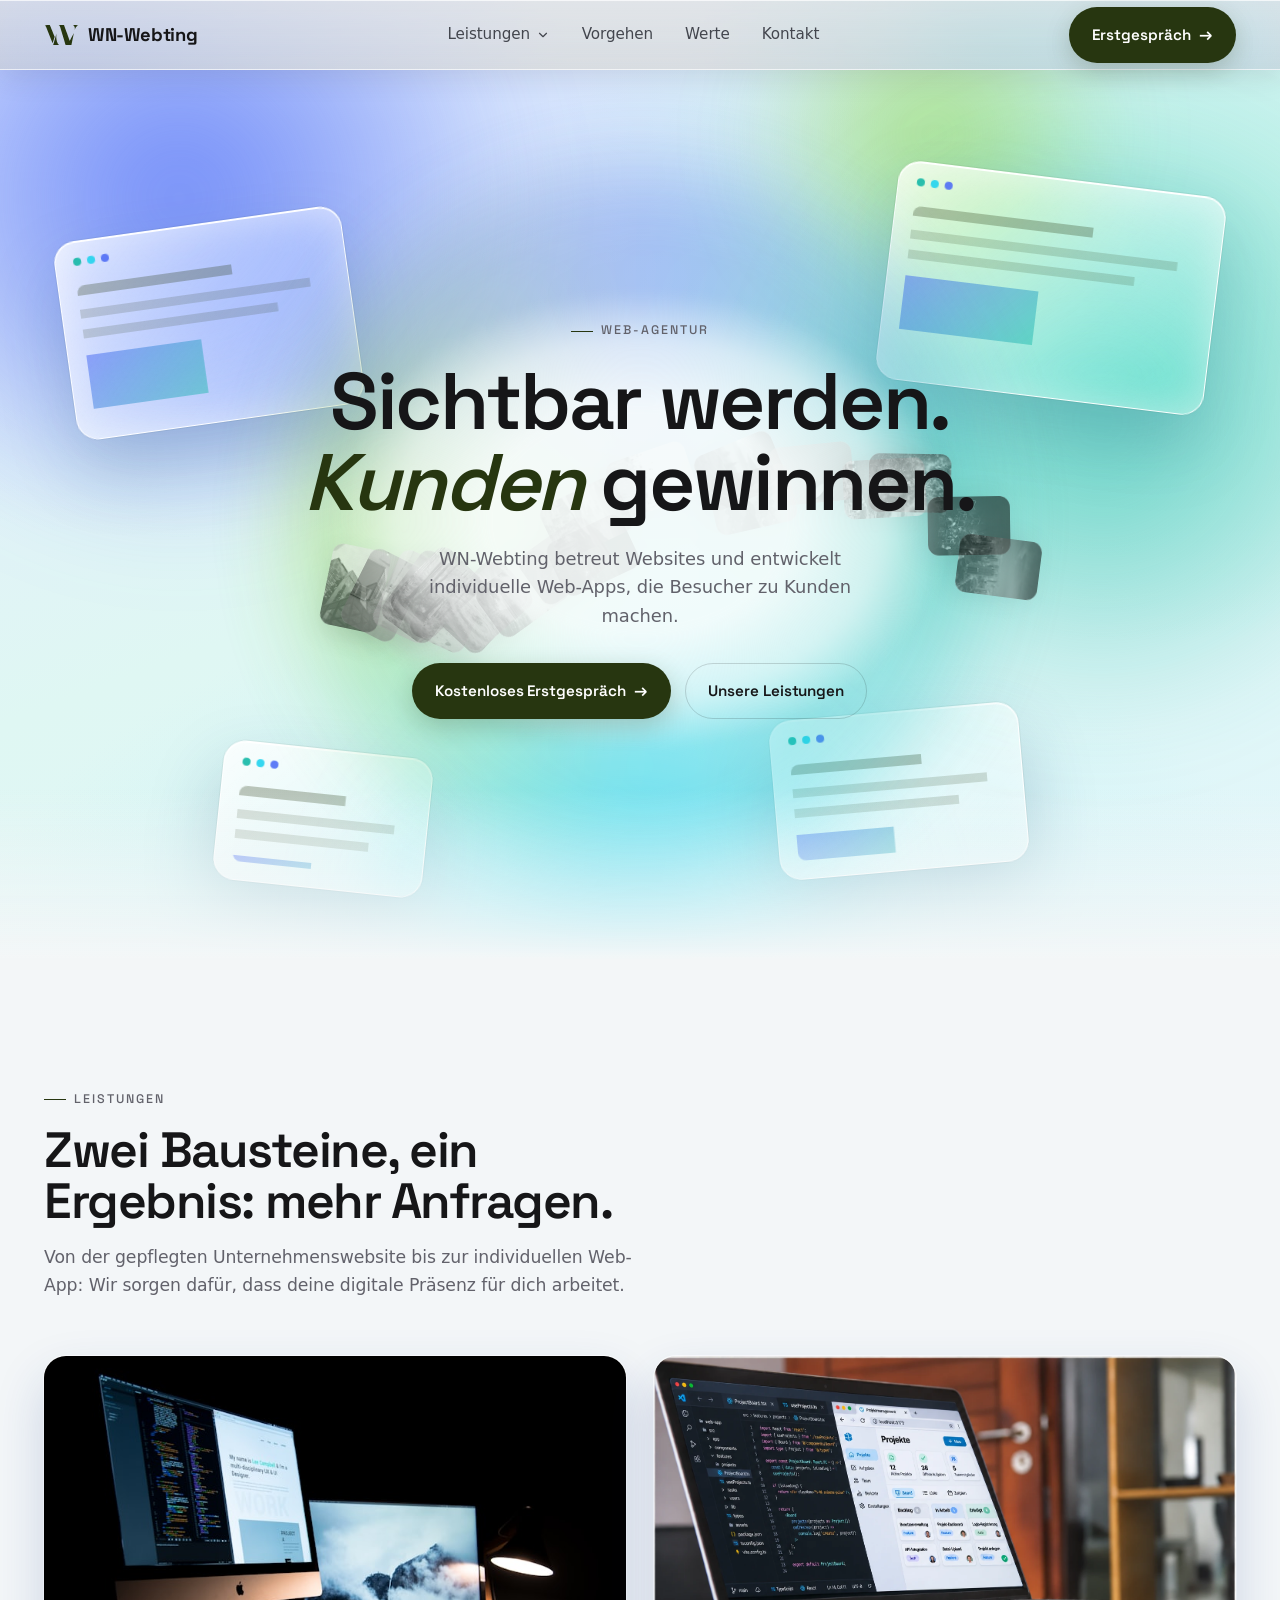
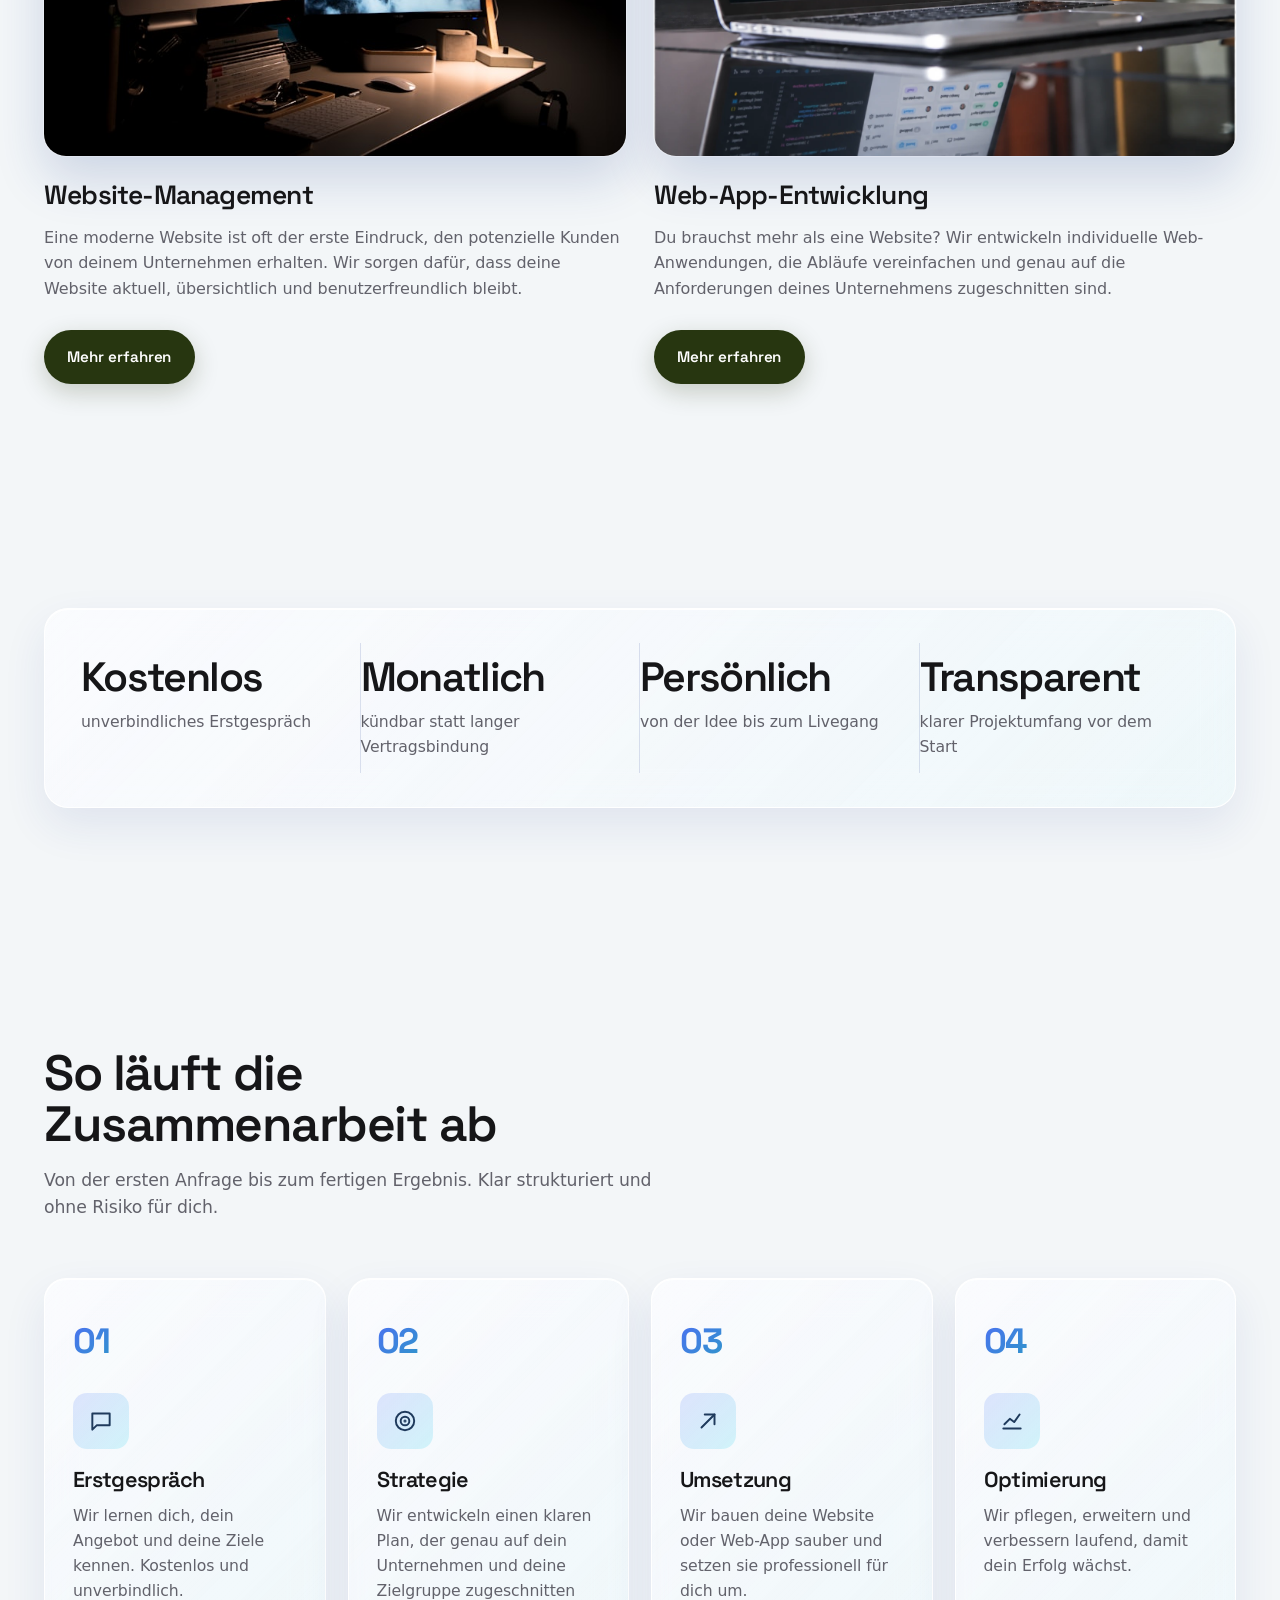
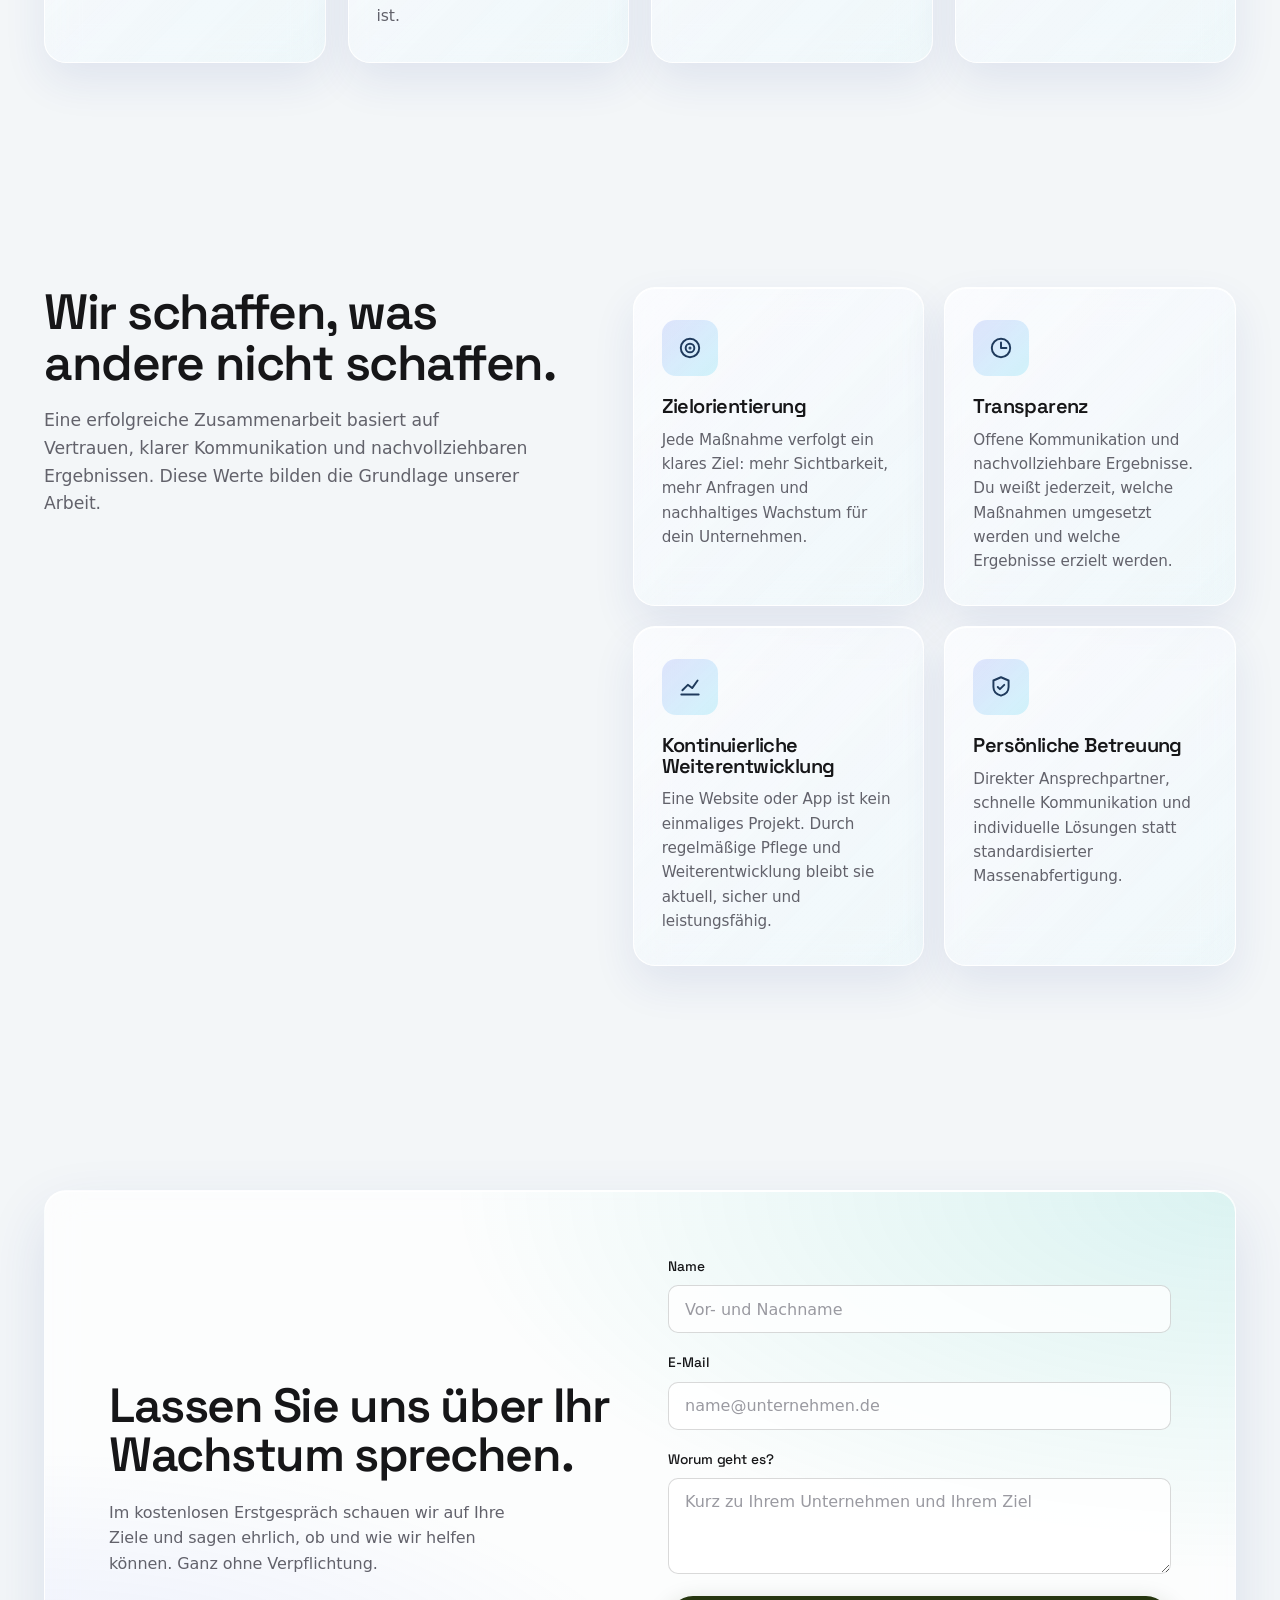
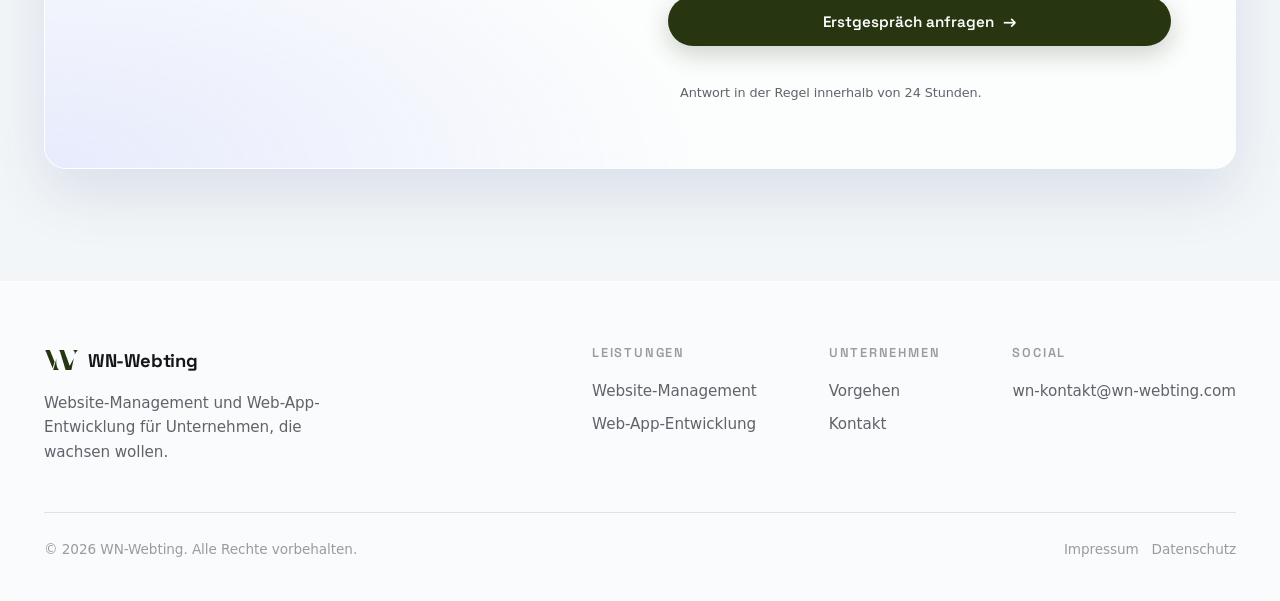
==== commit 3ed0022b: "Hintergrund-Animationen, Glas-Design, Video-Hero entfernt, ungenutzte Dateien gelöscht Co-Authored-B" ====
--- a/index.html
+++ b/index.html
@@ -47,6 +47,10 @@
 
 <!-- HERO (scroll-morph image field) -->
 <section class="hero" id="top">
+  <div class="hero-glass" aria-hidden="true">
+    <span class="glass-orb o1"></span><span class="glass-orb o2"></span><span class="glass-orb o3"></span><span class="glass-orb o4"></span>
+    <span class="glass-pane p1"></span><span class="glass-pane p2"></span><span class="glass-pane p3"></span><span class="glass-pane p4"></span>
+  </div>
   <div class="hero-stage" id="hero-stage" aria-hidden="true"></div>
   <div class="hero-center">
     <span class="eyebrow">Web-Agentur</span>
@@ -95,7 +99,7 @@
     <div class="metrics reveal">
       <div class="metric"><b>Kostenlos</b><span>unverbindliches Erstgespräch</span></div>
       <div class="metric"><b>Monatlich</b><span>kündbar statt langer Vertragsbindung</span></div>
-      <div class="metric"><b>Ein Ansprechpartner</b><span>von der Idee bis zum Livegang</span></div>
+      <div class="metric"><b>Persönlich</b><span>von der Idee bis zum Livegang</span></div>
       <div class="metric"><b>Transparent</b><span>klarer Projektumfang vor dem Start</span></div>
     </div>
   </div>
--- a/styles.css
+++ b/styles.css
@@ -397,3 +397,299 @@
   .reveal{ opacity:1; transform:none; }
   .marquee-track{ animation:none; }
 }
+
+/* ============================================================
+   GLAS-LOOK & FLIESSENDE ÜBERGÄNGE
+   Ziel: keine hart gestapelten Blöcke mehr, sondern ein durchgehender,
+   leicht glasiger Hintergrund. Layout, Texte und Animationen bleiben.
+   ============================================================ */
+:root{
+  --glass:        rgba(255,255,255,.58);
+  --glass-strong: rgba(255,255,255,.78);
+  --glass-line:   rgba(255,255,255,.85);
+  --glass-shadow: 0 10px 40px rgba(39,54,16,.07), 0 1px 0 rgba(255,255,255,.9) inset;
+}
+
+/* durchgehender Hintergrund über die ganze Seite */
+body{ background:#f3f6f7; }
+body::before{
+  content:""; position:fixed; inset:0; z-index:-1; pointer-events:none;
+  background:
+    radial-gradient(52vw 42vw at 8% 6%,   rgba(79,109,245,.20), transparent 62%),
+    radial-gradient(46vw 40vw at 96% 28%, rgba(34,211,238,.17), transparent 64%),
+    radial-gradient(50vw 44vw at 14% 74%, rgba(39,54,16,.10),    transparent 64%),
+    radial-gradient(44vw 40vw at 90% 92%, rgba(20,184,166,.16), transparent 64%),
+    linear-gradient(180deg,#f4f6f8 0%,#f1f5f7 50%,#f3f6f6 100%);
+}
+
+/* harte Bänder aufweichen */
+.results, .service-contact{ background:transparent; border-top:0; border-bottom:0; }
+.page-hero{ background:transparent; border-bottom:0; }
+footer{
+  background:var(--glass); border-top:1px solid var(--glass-line);
+  -webkit-backdrop-filter:blur(14px); backdrop-filter:blur(14px);
+}
+.results .metrics{
+  background:var(--glass); border:1px solid var(--glass-line); border-radius:calc(var(--radius) + 8px);
+  padding:34px 36px; box-shadow:var(--glass-shadow);
+  -webkit-backdrop-filter:blur(16px); backdrop-filter:blur(16px);
+}
+.metric{ border-right-color:rgba(39,54,16,.12); }
+
+/* Karten glasig statt weiße Kästen */
+.pstep, .value-card, .feature-card{
+  background:var(--glass); border:1px solid var(--glass-line); border-radius:calc(var(--radius) + 6px);
+  box-shadow:var(--glass-shadow);
+  -webkit-backdrop-filter:blur(16px); backdrop-filter:blur(16px);
+}
+.icon-tile{ background:rgba(39,54,16,.07); }
+.cta-inner{
+  background:
+    radial-gradient(120% 120% at 100% 0%, rgba(39,54,16,.10), transparent 55%),
+    var(--glass-strong);
+  border:1px solid var(--glass-line); box-shadow:var(--glass-shadow);
+  -webkit-backdrop-filter:blur(18px); backdrop-filter:blur(18px);
+}
+.field input, .field textarea, .field select{ background:rgba(255,255,255,.75); }
+.service-media{
+  border-radius:calc(var(--radius) + 6px);
+  box-shadow:0 18px 44px rgba(39,54,16,.12), 0 0 0 1px var(--glass-line);
+}
+.contact-badge{ background:var(--glass-strong); border-color:var(--glass-line); }
+
+/* ---------- Hero: glasiger Hintergrund (Animation + Bilder bleiben) ---------- */
+.hero{ background:linear-gradient(160deg,#eef3ee 0%,#dde8e3 48%,#e3e9f2 100%); }
+.hero::after{                         /* weicher Auslauf in die nächste Sektion */
+  content:""; position:absolute; left:0; right:0; bottom:0; height:180px; z-index:2; pointer-events:none;
+  background:linear-gradient(180deg, rgba(243,245,241,0), #f3f6f7 92%);
+}
+.hero-glass{ position:absolute; inset:0; z-index:0; overflow:hidden; pointer-events:none; }
+.glass-orb{ position:absolute; border-radius:50%; filter:blur(60px); }
+.glass-orb.o1{ width:46vw; height:46vw; left:-10vw; top:-14vw; background:radial-gradient(circle, rgba(70,120,90,.55), rgba(70,120,90,0) 68%); }
+.glass-orb.o2{ width:42vw; height:42vw; right:-8vw; top:6vh;  background:radial-gradient(circle, rgba(100,140,215,.45), rgba(100,140,215,0) 68%); }
+.glass-orb.o3{ width:38vw; height:38vw; left:30vw; bottom:-18vw; background:radial-gradient(circle, rgba(39,54,16,.38), rgba(39,54,16,0) 68%); }
+.glass-pane{
+  position:absolute; border-radius:22px;
+  background:linear-gradient(135deg, rgba(255,255,255,.62), rgba(255,255,255,.14));
+  border:1px solid rgba(255,255,255,.8);
+  box-shadow:0 24px 60px rgba(39,54,16,.14), 0 1px 0 rgba(255,255,255,.9) inset;
+  -webkit-backdrop-filter:blur(18px) saturate(140%); backdrop-filter:blur(18px) saturate(140%);
+  animation:glassFloat 16s ease-in-out infinite;
+}
+.glass-pane::before{                  /* Fensterleiste mit drei Punkten */
+  content:""; position:absolute; left:18px; top:16px; width:8px; height:8px; border-radius:50%;
+  background:rgba(39,54,16,.30);
+  box-shadow:14px 0 0 rgba(39,54,16,.22), 28px 0 0 rgba(39,54,16,.14);
+}
+.glass-pane::after{                   /* angedeutete Inhaltszeilen */
+  content:""; position:absolute; left:18px; right:18px; top:44px; bottom:18px; border-radius:8px;
+  background:
+    linear-gradient(rgba(39,54,16,.13),rgba(39,54,16,.13)) 0 0/62% 9px no-repeat,
+    linear-gradient(rgba(39,54,16,.09),rgba(39,54,16,.09)) 0 24px/92% 9px no-repeat,
+    linear-gradient(rgba(39,54,16,.09),rgba(39,54,16,.09)) 0 44px/78% 9px no-repeat,
+    linear-gradient(rgba(255,255,255,.55),rgba(255,255,255,.55)) 0 70px/46% 54px no-repeat;
+}
+.glass-pane.p1{ width:290px; height:200px; left:5%;  top:17%;    rotate:-8deg; }
+.glass-pane.p2{ width:330px; height:220px; right:5%; top:12%;    rotate:7deg;  animation-delay:-5s; }
+.glass-pane.p3{ width:250px; height:160px; right:20%; bottom:11%; rotate:-5deg; animation-delay:-9s; }
+.glass-pane.p4{ width:210px; height:140px; left:17%; bottom:9%;  rotate:6deg;  animation-delay:-3s; }
+@keyframes glassFloat{ 0%,100%{ translate:0 0; } 50%{ translate:0 -14px; } }
+@media (prefers-reduced-motion:reduce){ .glass-pane{ animation:none; } }
+
+/* Lesbarkeits-Schleier hinter dem Hero-Text passend zum neuen Hintergrund */
+.hero-center::before{
+  background:radial-gradient(closest-side, rgba(246,249,246,.88) 42%, rgba(246,249,246,.55) 66%, rgba(246,249,246,0) 82%);
+}
+
+/* Unterseiten: gleicher Glas-Hauch im Seitenkopf */
+.page-hero::before{
+  content:""; position:absolute; inset:0; z-index:0; pointer-events:none;
+  background:
+    radial-gradient(40vw 28vw at 92% 0%,  rgba(79,109,245,.22), transparent 65%),
+    radial-gradient(40vw 28vw at 4% 100%, rgba(34,211,238,.22),   transparent 65%);
+}
+.page-hero > .wrap{ position:relative; z-index:2; }
+.page-hero--video::before{ display:none; }
+
+@media (max-width:960px){
+  .glass-pane.p3, .glass-pane.p4{ display:none; }
+  .glass-pane.p1{ width:200px; height:140px; left:-4%; top:14%; }
+  .glass-pane.p2{ width:220px; height:150px; right:-6%; top:10%; }
+  .results .metrics{ padding:20px; gap:0; background:var(--glass); }
+  .metric{ background:transparent; padding:18px 12px; }
+}
+.results .metric{ min-width:0; padding-right:20px; }
+.results .metric b{ font-size:clamp(1.7rem,3.2vw,2.8rem); overflow-wrap:anywhere; }
+
+/* ============================================================
+   HERO: auffälligerer Glas-Look (kräftige Farben, Aurora-Bewegung)
+   ============================================================ */
+.hero{
+  background:
+    radial-gradient(90% 70% at 15% 10%, #c7d7ff 0%, transparent 60%),
+    radial-gradient(80% 70% at 90% 20%, #b5f0e6 0%, transparent 62%),
+    radial-gradient(90% 80% at 50% 105%, #c4f3f7 0%, transparent 60%),
+    linear-gradient(160deg,#e4ebff 0%,#dff7f3 48%,#e2f6fb 100%);
+}
+.glass-orb{ filter:blur(48px); animation:orbDrift 18s ease-in-out infinite; mix-blend-mode:multiply; }
+.glass-orb.o1{ width:56vw; height:56vw; left:-14vw; top:-18vw;
+  background:radial-gradient(circle, rgba(79,109,245,.72), rgba(79,109,245,0) 68%); }
+.glass-orb.o2{ width:52vw; height:52vw; right:-12vw; top:2vh; animation-delay:-6s;
+  background:radial-gradient(circle, rgba(20,184,166,.55), rgba(20,184,166,0) 68%); }
+.glass-orb.o3{ width:46vw; height:46vw; left:26vw; bottom:-22vw; animation-delay:-11s;
+  background:radial-gradient(circle, rgba(34,211,238,.62), rgba(34,211,238,0) 68%); }
+.glass-orb.o4{ width:30vw; height:30vw; left:58vw; top:-10vw; animation-delay:-3s;
+  background:radial-gradient(circle, rgba(132,204,22,.50), rgba(132,204,22,0) 68%); }
+@keyframes orbDrift{ 0%,100%{ translate:0 0; scale:1; } 50%{ translate:4vw 3vw; scale:1.12; } }
+
+.glass-pane{
+  background:linear-gradient(135deg, rgba(255,255,255,.78), rgba(255,255,255,.18));
+  border:1.5px solid rgba(255,255,255,.95);
+  box-shadow:0 30px 70px rgba(20,70,110,.22), 0 0 0 1px rgba(39,54,16,.06), 0 1px 0 #fff inset, 0 0 40px rgba(255,255,255,.35) inset;
+  -webkit-backdrop-filter:blur(22px) saturate(180%); backdrop-filter:blur(22px) saturate(180%);
+}
+.glass-pane::before{ background:#14b8a6; box-shadow:14px 0 0 #22d3ee, 28px 0 0 #4f6df5; opacity:.9; }
+.glass-pane::after{
+  background:
+    linear-gradient(rgba(39,54,16,.28),rgba(39,54,16,.28)) 0 0/62% 10px no-repeat,
+    linear-gradient(rgba(39,54,16,.16),rgba(39,54,16,.16)) 0 24px/92% 9px no-repeat,
+    linear-gradient(rgba(39,54,16,.16),rgba(39,54,16,.16)) 0 44px/78% 9px no-repeat,
+    linear-gradient(135deg,rgba(79,109,245,.55),rgba(20,184,166,.45)) 0 70px/46% 54px no-repeat;
+}
+
+/* Lichtkranz hinter dem Bilderring als Markenzeichen */
+.hero-stage::before{
+  content:""; position:absolute; left:50%; top:50%; width:min(78vh,92vw); height:min(78vh,92vw);
+  transform:translate(-50%,-50%); border-radius:50%; pointer-events:none;
+  background:conic-gradient(from 0deg, rgba(79,109,245,.40), rgba(20,184,166,.40), rgba(34,211,238,.40), rgba(132,204,22,.36), rgba(79,109,245,.40));
+  filter:blur(40px); opacity:.85; animation:haloSpin 40s linear infinite;
+}
+@keyframes haloSpin{ to{ transform:translate(-50%,-50%) rotate(360deg); } }
+@media (prefers-reduced-motion:reduce){ .glass-orb, .hero-stage::before{ animation:none; } }
+
+.hero-center::before{
+  background:radial-gradient(closest-side, rgba(250,253,253,.9) 40%, rgba(250,253,253,.6) 64%, rgba(250,253,253,0) 82%);
+}
+.hero::after{ background:linear-gradient(180deg, rgba(243,245,241,0), #f3f6f7 94%); }
+
+/* ---------- Menüzeile: glasig grau ---------- */
+header.nav{
+  background:linear-gradient(180deg, rgba(214,217,222,.62), rgba(188,192,199,.48));
+  -webkit-backdrop-filter:blur(22px) saturate(160%); backdrop-filter:blur(22px) saturate(160%);
+  border-bottom:1px solid rgba(255,255,255,.55);
+  box-shadow:0 1px 0 rgba(255,255,255,.7) inset, 0 8px 28px rgba(40,44,52,.10);
+}
+.nav-links a{ color:#43464e; }
+.nav-links a:hover{ color:var(--text); }
+.nav-dropdown{
+  background:rgba(214,217,222,.72);
+  border:1px solid rgba(255,255,255,.6);
+  box-shadow:0 16px 40px rgba(40,44,52,.14), 0 1px 0 rgba(255,255,255,.7) inset;
+}
+.nav-dropdown a{ color:#43464e; }
+.nav-dropdown a:hover{ background:rgba(255,255,255,.45); }
+
+/* ============================================================
+   HERO-THEME AUF DER GANZEN SEITE (dezent)
+   ============================================================ */
+body{ background:#f3f6f8; }
+body::before{
+  background:
+    radial-gradient(58vw 48vw at 6% 8%,   rgba(79,109,245,.26), transparent 64%),
+    radial-gradient(52vw 46vw at 98% 22%, rgba(34,211,238,.24), transparent 64%),
+    radial-gradient(56vw 48vw at 10% 70%, rgba(20,184,166,.17), transparent 64%),
+    radial-gradient(50vw 44vw at 92% 88%, rgba(132,204,22,.17), transparent 64%),
+    linear-gradient(180deg,#f4f7f9 0%,#f1f6f8 50%,#f3f7f7 100%);
+}
+/* zweite, langsam driftende Ebene */
+body::after{
+  content:""; position:fixed; inset:-10%; z-index:-1; pointer-events:none; opacity:.9;
+  background:
+    radial-gradient(34vw 30vw at 72% 12%, rgba(20,184,166,.13), transparent 66%),
+    radial-gradient(38vw 32vw at 24% 52%, rgba(34,211,238,.13), transparent 66%),
+    radial-gradient(34vw 30vw at 80% 64%, rgba(79,109,245,.14), transparent 66%);
+  animation:pageDrift 26s ease-in-out infinite alternate;
+}
+@keyframes pageDrift{ from{ transform:translate3d(-2%,-1%,0) scale(1); } to{ transform:translate3d(2%,2%,0) scale(1.08); } }
+@media (prefers-reduced-motion:reduce){ body::after{ animation:none; } }
+
+/* Glas-Karten mit farbigem Schimmer wie im Hero */
+.pstep, .value-card, .feature-card, .results .metrics{
+  background:
+    linear-gradient(135deg, rgba(255,255,255,.80), rgba(255,255,255,.38)),
+    linear-gradient(135deg, rgba(79,109,245,.07), rgba(34,211,238,.07));
+  border:1px solid rgba(255,255,255,.95);
+  box-shadow:0 18px 44px rgba(30,60,140,.09), 0 1px 0 #fff inset;
+}
+.pstep:hover, .value-card:hover{ box-shadow:0 22px 50px rgba(30,60,140,.15); }
+.icon-tile{ background:linear-gradient(135deg, rgba(79,109,245,.16), rgba(34,211,238,.18)); color:#1f3a5c; }
+.pstep-n{ background:linear-gradient(135deg,#4f6df5,#14b8a6 60%,#22d3ee); -webkit-background-clip:text; background-clip:text; color:transparent; -webkit-text-fill-color:transparent; }
+.service-media{ box-shadow:0 22px 50px rgba(30,60,140,.18), 0 0 0 1px rgba(255,255,255,.9); }
+.cta-inner{
+  background:
+    radial-gradient(120% 120% at 100% 0%, rgba(20,184,166,.14), transparent 55%),
+    radial-gradient(100% 100% at 0% 100%, rgba(79,109,245,.12), transparent 55%),
+    rgba(255,255,255,.72);
+  box-shadow:0 24px 60px rgba(30,60,140,.12), 0 1px 0 #fff inset;
+}
+footer{ background:rgba(255,255,255,.55); }
+.metric{ border-right-color:rgba(30,60,140,.14); }
+.faq, .faq details{ border-color:rgba(30,60,140,.16); }
+.faq summary::after{ color:#4f6df5; }
+
+/* Unterseiten-Kopf: Hero-Verlauf, dezenter, mit weichem Auslauf */
+.page-hero:not(.page-hero--video){
+  background:
+    radial-gradient(60% 120% at 8% 0%,  rgba(79,109,245,.30), transparent 62%),
+    radial-gradient(55% 120% at 96% 10%, rgba(34,211,238,.28), transparent 62%),
+    radial-gradient(60% 120% at 60% 110%, rgba(20,184,166,.22), transparent 62%);
+}
+.page-hero:not(.page-hero--video)::before{ display:none; }
+.page-hero:not(.page-hero--video)::after{
+  content:""; position:absolute; left:0; right:0; bottom:0; height:60px; pointer-events:none; z-index:1;
+  background:linear-gradient(180deg, rgba(243,246,248,0), rgba(243,246,248,.9));
+}
+/* Seitenkopf-Verlauf mit weichem Auslauf statt harter Unterkante */
+.page-hero:not(.page-hero--video){ background:none; }
+.page-hero:not(.page-hero--video)::after{ display:none; }
+.page-hero:not(.page-hero--video)::before{
+  display:block; content:""; position:absolute; inset:0; z-index:0; pointer-events:none;
+  background:
+    radial-gradient(60% 120% at 8% 0%,  rgba(79,109,245,.30), transparent 62%),
+    radial-gradient(55% 120% at 96% 10%, rgba(34,211,238,.28), transparent 62%),
+    radial-gradient(60% 120% at 60% 110%, rgba(20,184,166,.22), transparent 62%);
+  -webkit-mask-image:linear-gradient(180deg,#000 55%,transparent 100%);
+  mask-image:linear-gradient(180deg,#000 55%,transparent 100%);
+}
+
+/* ---------- Scroll-Hintergrund (Linien-Grafik, baut sich beim Scrollen auf) ---------- */
+.scroll-bg{
+  position:fixed; right:max(1vw,0px); top:50%; z-index:-1; pointer-events:none;
+  height:min(92vh,1000px); aspect-ratio:7/8; --p:0;
+  transform:translateY(calc(-50% - var(--p) * 7vh)) scale(calc(1 + var(--p) * .12));
+  transform-origin:50% 50%;
+  -webkit-mask-image:radial-gradient(ellipse 72% 72% at 50% 50%, #000 42%, transparent 100%);
+  mask-image:radial-gradient(ellipse 72% 72% at 50% 50%, #000 42%, transparent 100%);
+}
+.scroll-bg svg{ width:100%; height:100%; display:block; overflow:visible; }
+.scroll-bg [data-seq]{ will-change:opacity,transform; }
+@media (max-width:960px){
+  .scroll-bg{ right:-22vw; opacity:.5; height:80vh; }
+}
+@media (prefers-reduced-motion:reduce){ .scroll-bg{ transform:translateY(-50%); } }
+/* Linien der Hintergrund-Grafik kräftiger, damit sie auf dem farbigen Hintergrund sichtbar bleiben */
+.scroll-bg [stroke="rgba(35,48,40,0.30)"]{ stroke:rgba(35,48,40,.58); }
+.scroll-bg [stroke="rgba(35,48,40,0.35)"]{ stroke:rgba(35,48,40,.62); }
+.scroll-bg [stroke="rgba(35,48,40,0.20)"]{ stroke:rgba(35,48,40,.40); }
+.scroll-bg [stroke="rgba(35,48,40,0.10)"]{ stroke:rgba(35,48,40,.20); }
+.scroll-bg [stroke="rgba(122,132,80,0.5)"]{ stroke:rgba(100,112,56,.85); }
+.scroll-bg [stroke="#7a8450"]{ stroke:#5f6e30; }
+.scroll-bg [fill="#7a8450"]{ fill:#5f6e30; }
+.scroll-bg [fill="rgba(255,255,255,0.55)"]{ fill:rgba(255,255,255,.72); }
+.scroll-bg [fill="rgba(255,255,255,0.40)"]{ fill:rgba(255,255,255,.55); }
+/* Checkliste als Glas-Panel, damit sie über der Hintergrund-Grafik gut lesbar bleibt */
+.check-list{
+  background:rgba(255,255,255,.62); border:1px solid rgba(255,255,255,.95); border-radius:calc(var(--radius) + 6px);
+  padding:26px 28px; box-shadow:0 18px 44px rgba(30,60,140,.09), 0 1px 0 #fff inset;
+  -webkit-backdrop-filter:blur(14px); backdrop-filter:blur(14px);
+}
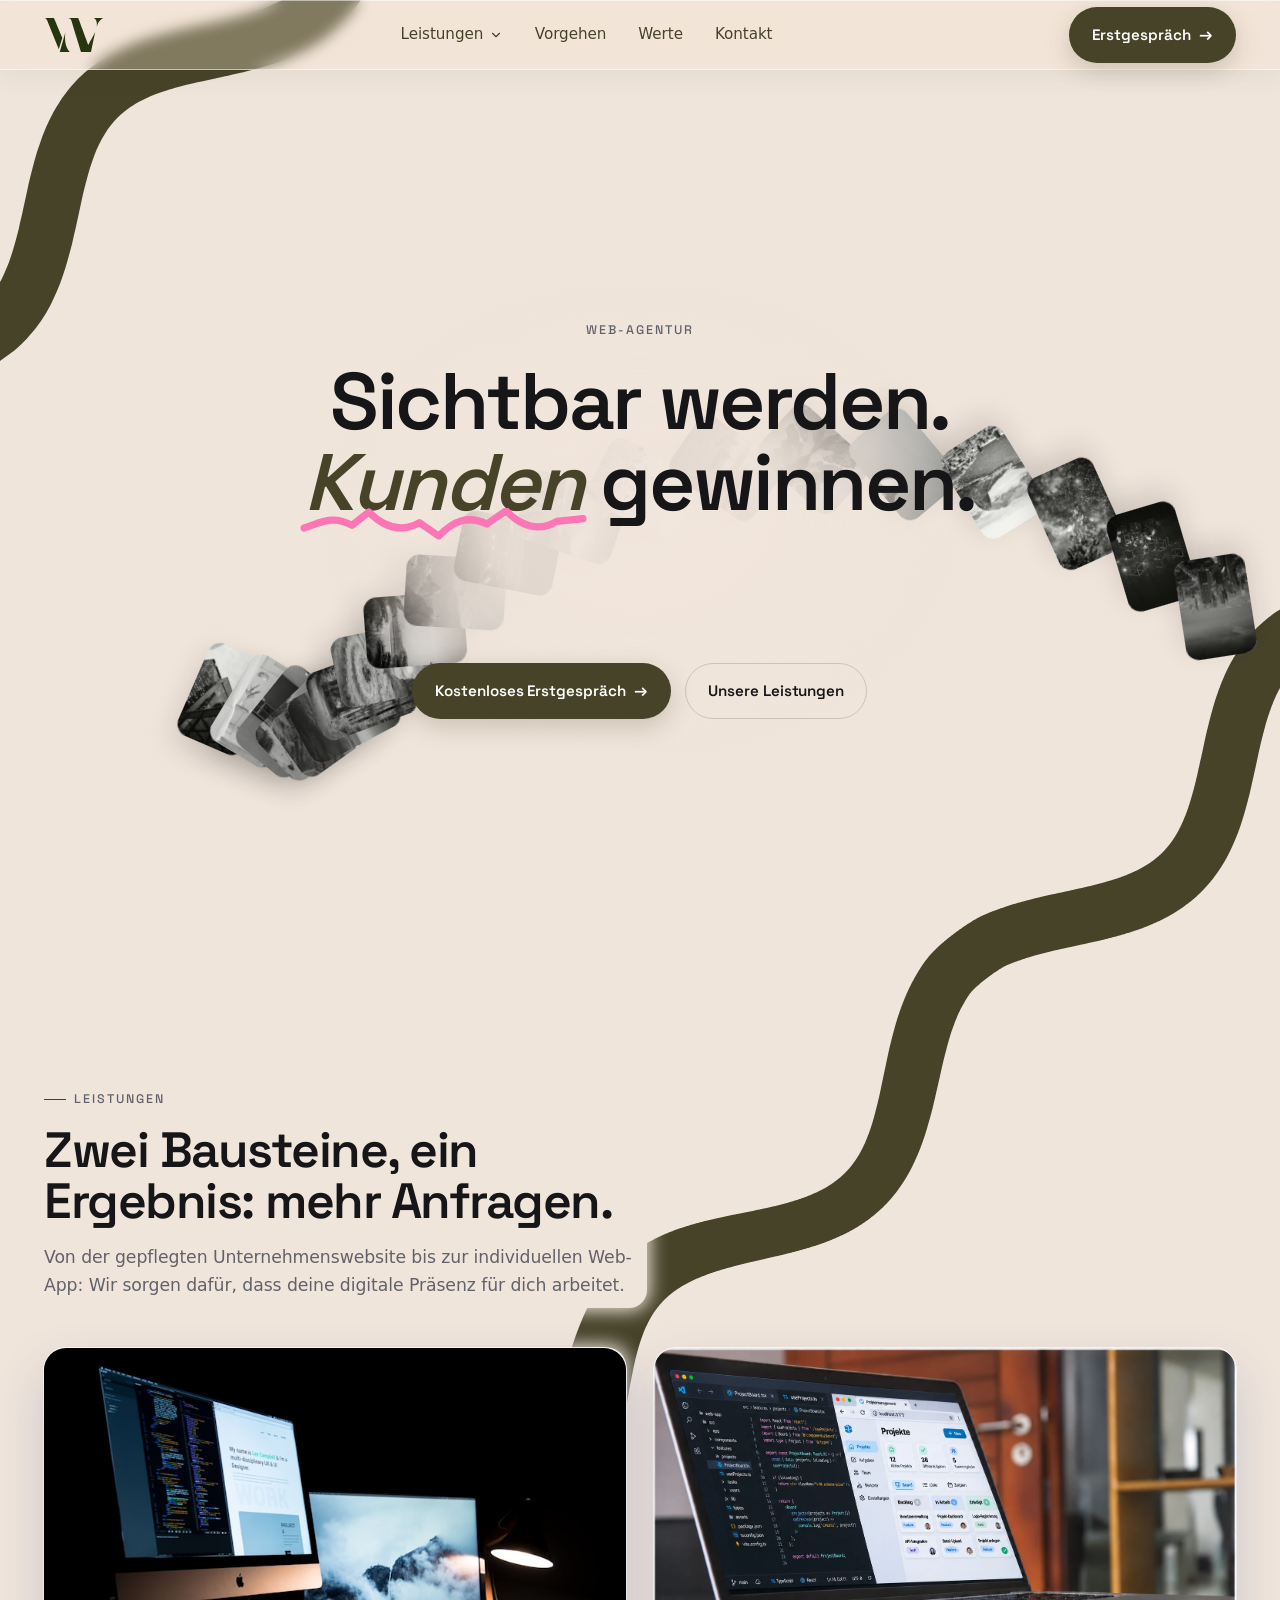
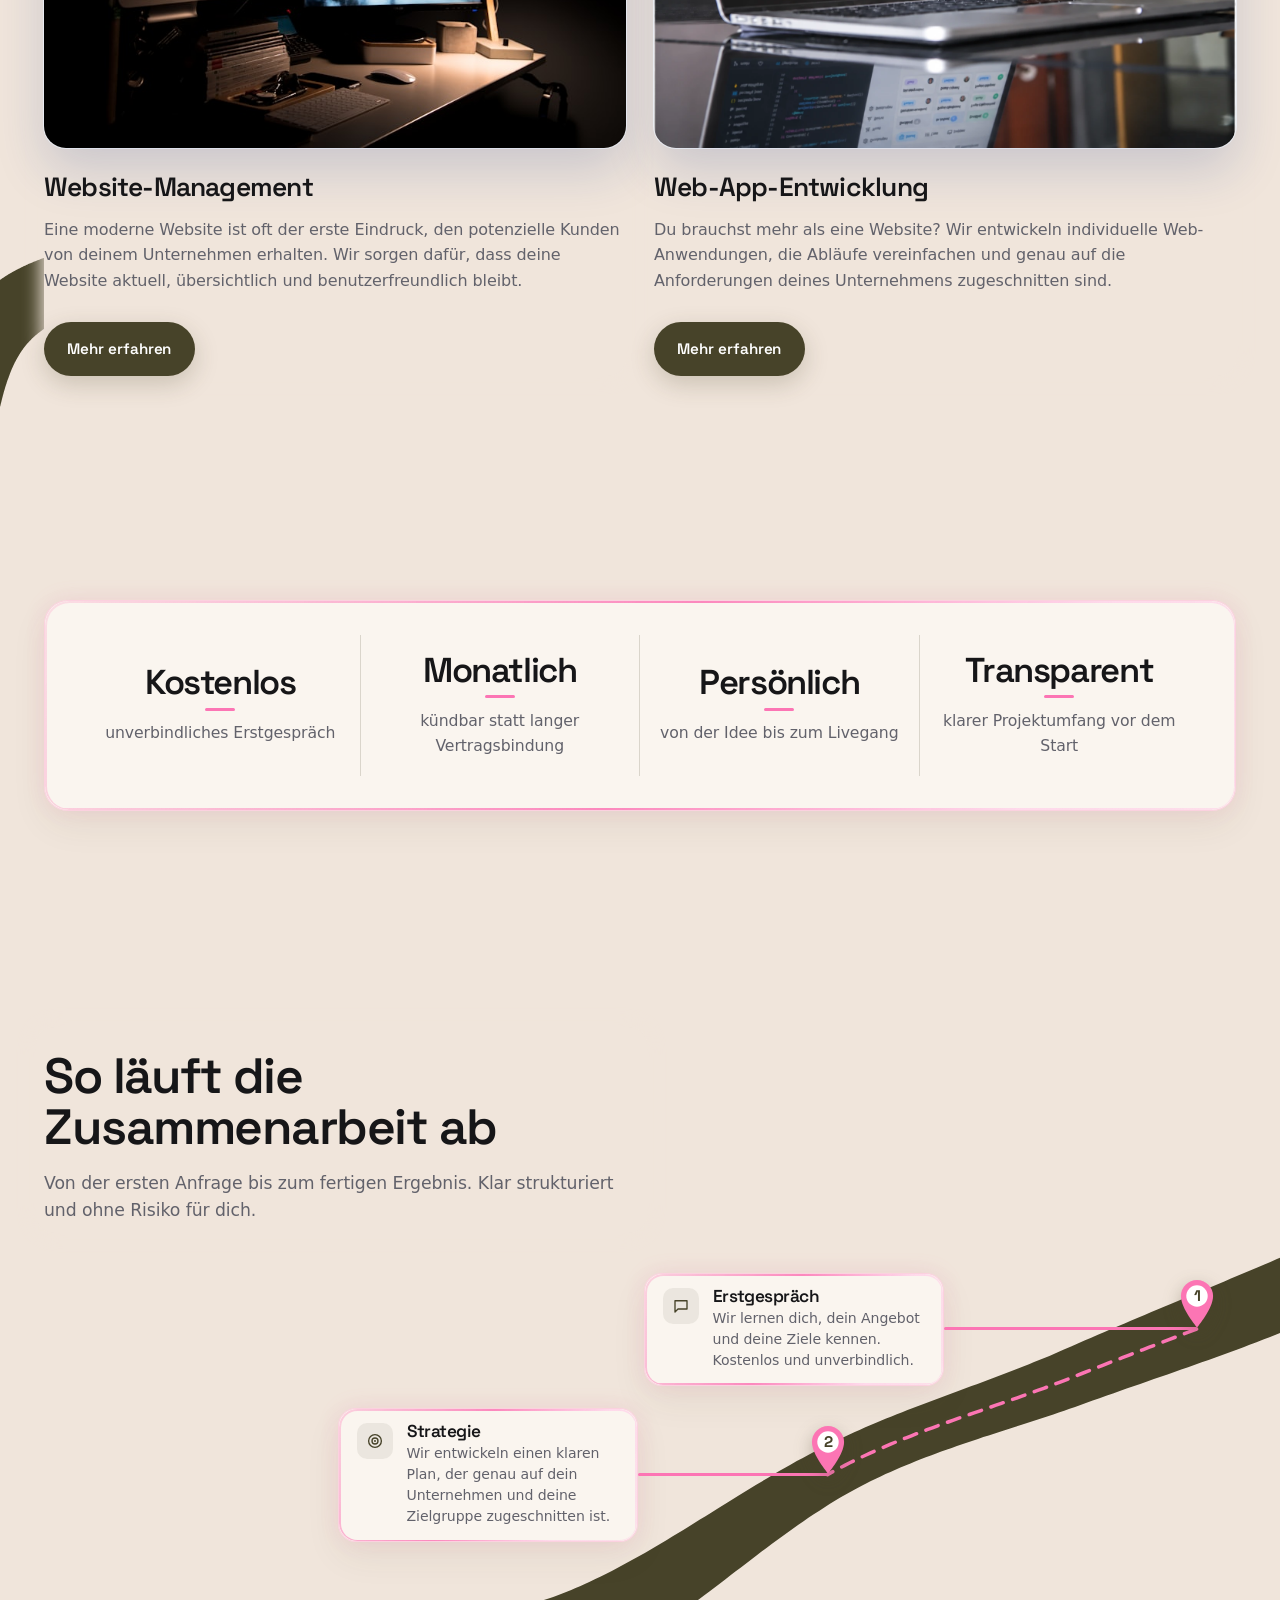
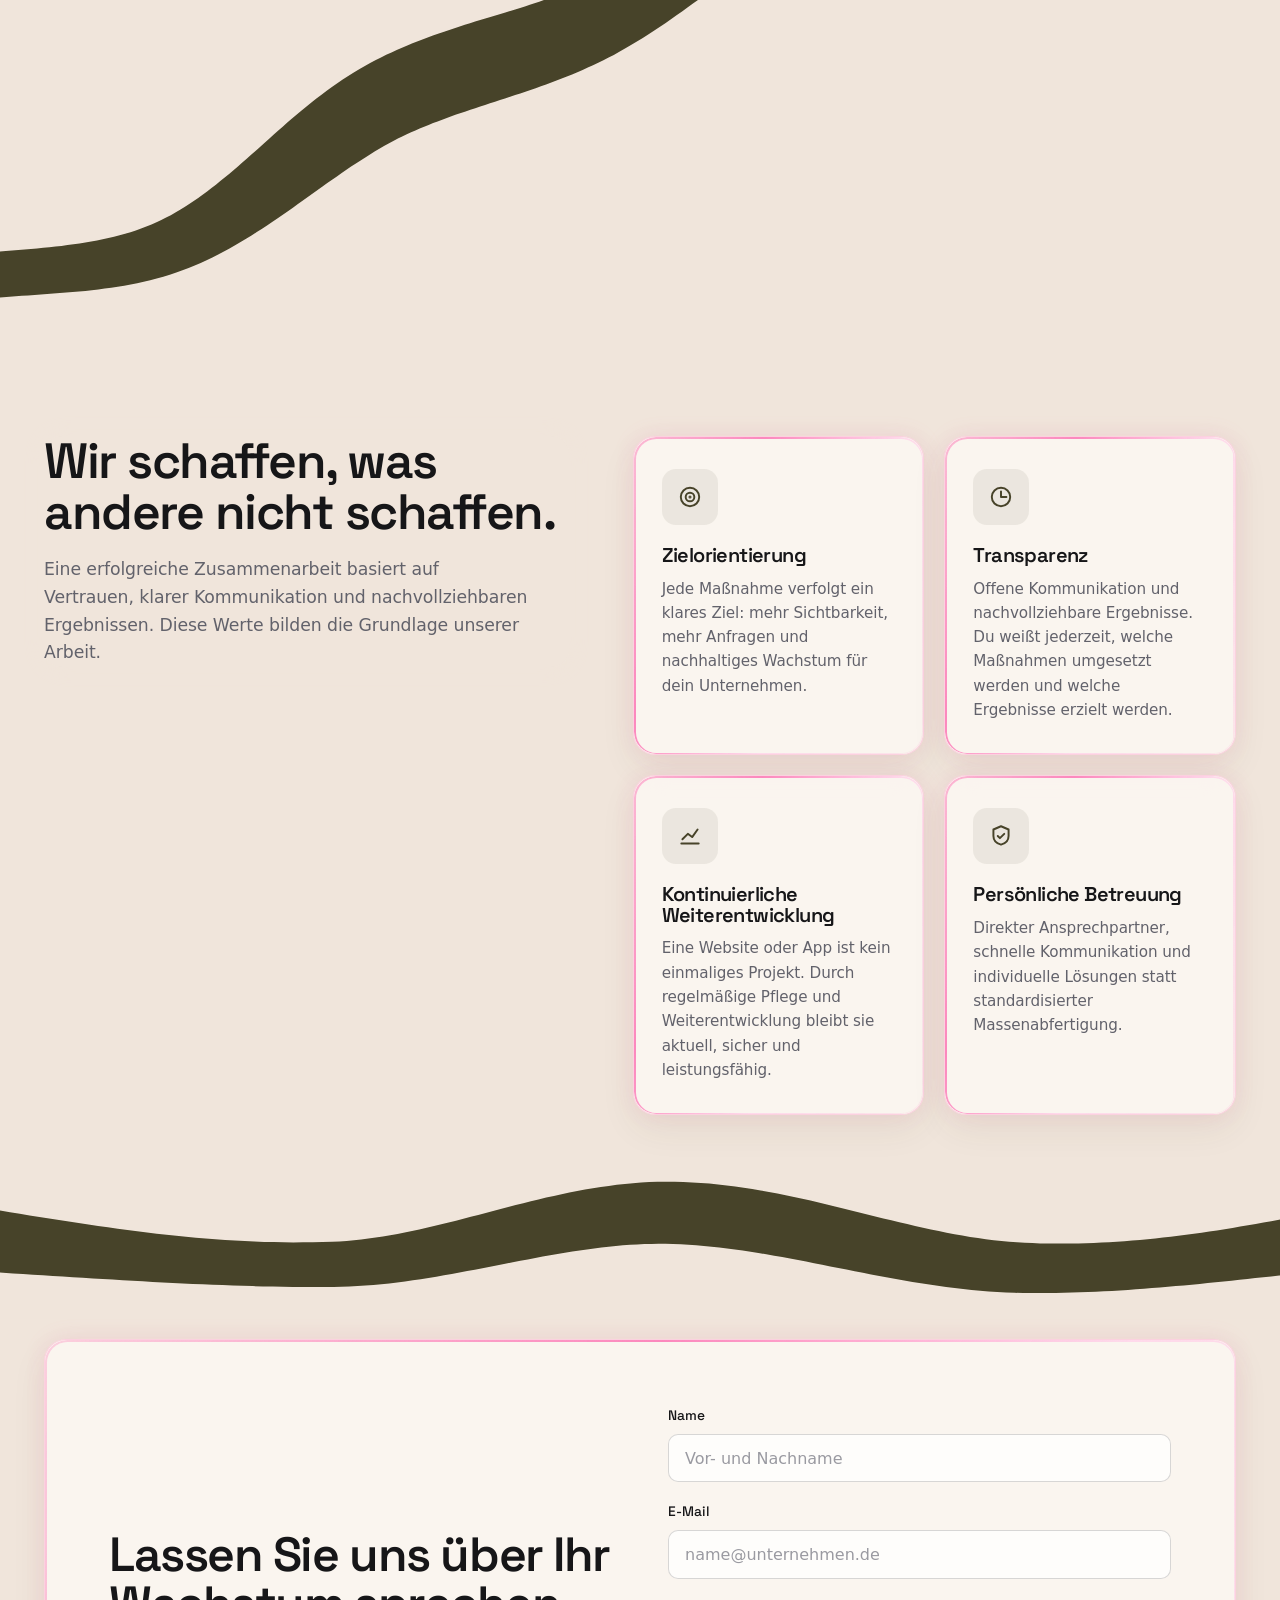
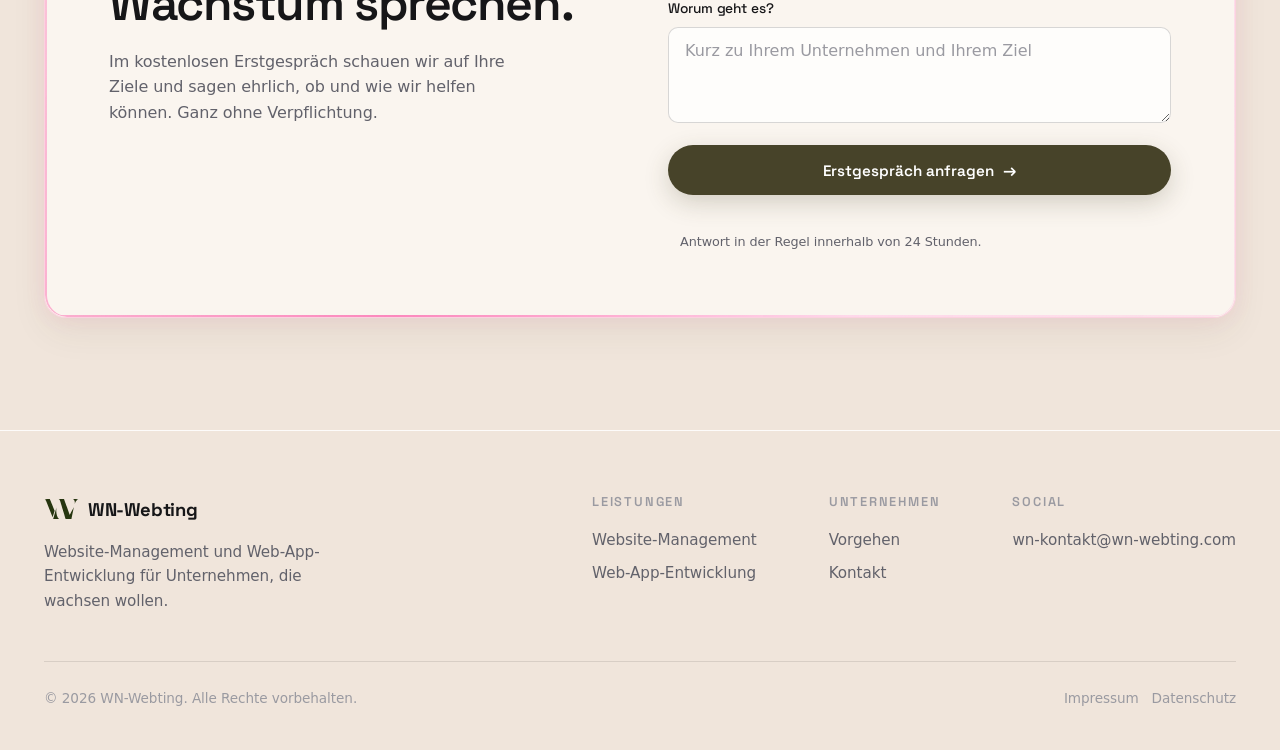
==== commit 3cd0b9de: "Neues Design: Soft Sand/Mocha Green/Watermelon Pink, durchgehendes Band mit Zeitleiste, Animationen " ====
--- a/index.html
+++ b/index.html
@@ -26,7 +26,7 @@
 <!-- NAV (single line, 70px) -->
 <header class="nav">
   <div class="wrap">
-    <a href="#top" class="brand"><img class="brand-logo" src="logo.svg" alt="WN-Webting Logo" />WN-Webting</a>
+    <a href="#top" class="brand" aria-label="WN-Webting, zur Startseite"><img class="brand-logo" src="logo.svg" alt="WN-Webting Logo" /></a>
     <nav class="nav-links">
       <div class="nav-item">
         <a href="#leistungen">Leistungen <svg class="nav-chevron" viewBox="0 0 24 24" fill="none" stroke="currentColor" stroke-width="2" stroke-linecap="round" stroke-linejoin="round" aria-hidden="true"><path d="M6 9l6 6 6-6"/></svg></a>
@@ -55,7 +55,7 @@
   <div class="hero-center">
     <span class="eyebrow">Web-Agentur</span>
     <h1>Sichtbar werden.<br><em>Kunden</em> gewinnen.</h1>
-    <p class="hero-sub">WN-Webting betreut Websites und entwickelt individuelle Web-Apps, die Besucher zu Kunden machen.</p>
+    <div class="hero-gap" aria-hidden="true"></div>
     <div class="hero-actions">
       <a href="#kontakt" class="btn btn-primary" data-magnetic>Kostenloses Erstgespräch <span class="btn-arrow">&rarr;</span></a>
       <a href="#leistungen" class="btn btn-ghost">Unsere Leistungen</a>
@@ -113,7 +113,7 @@
       <p>Von der ersten Anfrage bis zum fertigen Ergebnis. Klar strukturiert und ohne Risiko für dich.</p>
     </div>
     <div class="process-grid">
-      <div class="pstep reveal">
+      <div class="pstep">
         <div class="pstep-n">01</div>
         <div class="icon-tile" aria-hidden="true">
           <svg viewBox="0 0 24 24" fill="none" stroke="currentColor" stroke-width="1.8" stroke-linecap="round" stroke-linejoin="round"><path d="M4 5h16v11H8l-4 4V5z"/></svg>
@@ -121,7 +121,7 @@
         <h3>Erstgespräch</h3>
         <p>Wir lernen dich, dein Angebot und deine Ziele kennen. Kostenlos und unverbindlich.</p>
       </div>
-      <div class="pstep reveal">
+      <div class="pstep">
         <div class="pstep-n">02</div>
         <div class="icon-tile" aria-hidden="true">
           <svg viewBox="0 0 24 24" fill="none" stroke="currentColor" stroke-width="1.8" stroke-linecap="round" stroke-linejoin="round"><circle cx="12" cy="12" r="8.5"/><circle cx="12" cy="12" r="4"/><circle cx="12" cy="12" r=".5"/></svg>
@@ -129,7 +129,7 @@
         <h3>Strategie</h3>
         <p>Wir entwickeln einen klaren Plan, der genau auf dein Unternehmen und deine Zielgruppe zugeschnitten ist.</p>
       </div>
-      <div class="pstep reveal">
+      <div class="pstep">
         <div class="pstep-n">03</div>
         <div class="icon-tile" aria-hidden="true">
           <svg viewBox="0 0 24 24" fill="none" stroke="currentColor" stroke-width="1.8" stroke-linecap="round" stroke-linejoin="round"><path d="M6 18L18 6"/><path d="M9 6h9v9"/></svg>
@@ -137,7 +137,7 @@
         <h3>Umsetzung</h3>
         <p>Wir bauen deine Website oder Web-App sauber und setzen sie professionell für dich um.</p>
       </div>
-      <div class="pstep reveal">
+      <div class="pstep">
         <div class="pstep-n">04</div>
         <div class="icon-tile" aria-hidden="true">
           <svg viewBox="0 0 24 24" fill="none" stroke="currentColor" stroke-width="1.8" stroke-linecap="round" stroke-linejoin="round"><path d="M4 19h16"/><path d="M5 15l5-5 4 3 5-7"/></svg>
@@ -539,5 +539,6 @@
   }
 })();
 </script>
+<script src="ribbon.js"></script>
 </body>
 </html>
--- a/styles.css
+++ b/styles.css
@@ -1,7 +1,7 @@
 /* ============================================================
    WN-Webting - shared design system (used by all pages)
    Theme lock: LIGHT for the whole site.
-   Accent lock: ONE accent (dark olive green #273610) for all action colors.
+   Accent lock: ONE accent (dark olive green #474329) for all action colors.
    Shape rule: media/surfaces = 16px, buttons = pill, inputs = 10px.
    Fonts: Space Grotesk (display) + system sans (body).
    ============================================================ */
@@ -15,8 +15,8 @@
   --muted-2:   #9a9aa1;
   --line:      rgba(0,0,0,.10);
   --line-2:    rgba(0,0,0,.15);
-  --accent:    #273610;   /* standout action color - single accent */
-  --accent-hover:#34481a;
+  --accent:    #474329;   /* standout action color - single accent */
+  --accent-hover:#5a5636;
   --accent-ink:#ffffff;   /* text ON the accent */
   --radius:    16px;
   --radius-sm: 10px;
@@ -57,7 +57,7 @@
   will-change:transform; white-space:nowrap;
 }
 .btn:active{ transform:translateY(1px) scale(.985); }
-.btn-primary{ background:var(--accent); color:var(--accent-ink); box-shadow:0 8px 24px rgba(39,54,16,.22); }
+.btn-primary{ background:var(--accent); color:var(--accent-ink); box-shadow:0 8px 24px rgba(71,67,41,.22); }
 .btn-primary:hover{ background:var(--accent-hover); }
 .btn-ghost{ background:transparent; color:var(--text); border-color:var(--line-2); }
 .btn-ghost:hover{ border-color:var(--text); }
@@ -83,7 +83,7 @@
 }
 .nav .wrap{ display:flex; align-items:center; justify-content:space-between; gap:1.5rem; }
 .brand{ font-family:var(--display); font-weight:700; font-size:1.15rem; letter-spacing:-.02em; display:flex; align-items:center; gap:.55rem; }
-.brand .dot{ width:9px; height:9px; border-radius:999px; background:var(--accent); box-shadow:0 0 12px rgba(39,54,16,.6); flex:0 0 auto; }
+.brand .dot{ width:9px; height:9px; border-radius:999px; background:var(--accent); box-shadow:0 0 12px rgba(71,67,41,.6); flex:0 0 auto; }
 .brand-logo{ height:20px; width:auto; flex:0 0 auto; border-radius:3px; display:block; }
 .nav-links{ display:flex; align-items:center; gap:2rem; }
 .nav-links a{ font-size:.95rem; color:var(--muted); transition:color .2s var(--ease); }
@@ -134,7 +134,7 @@
   box-shadow:0 10px 26px rgba(0,0,0,.14); background:#ddd;
 }
 .hero-card img{ width:100%; height:100%; object-fit:cover; filter:grayscale(1) contrast(1.03); }
-.hero-card::after{ content:""; position:absolute; inset:0; background:rgba(39,54,16,.06); }
+.hero-card::after{ content:""; position:absolute; inset:0; background:rgba(71,67,41,.06); }
 
 .hero-center{
   position:absolute; inset:0; z-index:10; pointer-events:none;
@@ -230,7 +230,7 @@
 .cta-inner{
   border:1px solid var(--line-2); border-radius:calc(var(--radius) + 6px);
   background:
-    radial-gradient(120% 120% at 100% 0%, rgba(39,54,16,.08), transparent 55%),
+    radial-gradient(120% 120% at 100% 0%, rgba(71,67,41,.08), transparent 55%),
     var(--bg-2);
   padding:64px; display:grid; grid-template-columns:1fr 1fr; gap:56px; align-items:center;
 }
@@ -245,7 +245,7 @@
   transition:border-color .2s var(--ease), box-shadow .2s var(--ease);
 }
 .field input::placeholder, .field textarea::placeholder{ color:var(--muted-2); }
-.field input:focus, .field textarea:focus, .field select:focus{ outline:none; border-color:var(--accent); box-shadow:0 0 0 3px rgba(39,54,16,.15); }
+.field input:focus, .field textarea:focus, .field select:focus{ outline:none; border-color:var(--accent); box-shadow:0 0 0 3px rgba(71,67,41,.15); }
 .field textarea{ min-height:96px; resize:vertical; }
 form .btn-primary{ justify-content:center; margin-top:4px; }
 .form-note{ font-size:.8rem; color:var(--muted-2); text-align:center; }
@@ -407,7 +407,7 @@
   --glass:        rgba(255,255,255,.58);
   --glass-strong: rgba(255,255,255,.78);
   --glass-line:   rgba(255,255,255,.85);
-  --glass-shadow: 0 10px 40px rgba(39,54,16,.07), 0 1px 0 rgba(255,255,255,.9) inset;
+  --glass-shadow: 0 10px 40px rgba(71,67,41,.07), 0 1px 0 rgba(255,255,255,.9) inset;
 }
 
 /* durchgehender Hintergrund über die ganze Seite */
@@ -415,10 +415,10 @@
 body::before{
   content:""; position:fixed; inset:0; z-index:-1; pointer-events:none;
   background:
-    radial-gradient(52vw 42vw at 8% 6%,   rgba(79,109,245,.20), transparent 62%),
-    radial-gradient(46vw 40vw at 96% 28%, rgba(34,211,238,.17), transparent 64%),
-    radial-gradient(50vw 44vw at 14% 74%, rgba(39,54,16,.10),    transparent 64%),
-    radial-gradient(44vw 40vw at 90% 92%, rgba(20,184,166,.16), transparent 64%),
+    radial-gradient(52vw 42vw at 8% 6%,   rgba(244,114,182,.20), transparent 62%),
+    radial-gradient(46vw 40vw at 96% 28%, rgba(167,139,250,.17), transparent 64%),
+    radial-gradient(50vw 44vw at 14% 74%, rgba(71,67,41,.10),    transparent 64%),
+    radial-gradient(44vw 40vw at 90% 92%, rgba(251,146,60,.16), transparent 64%),
     linear-gradient(180deg,#f4f6f8 0%,#f1f5f7 50%,#f3f6f6 100%);
 }
 
@@ -434,7 +434,7 @@
   padding:34px 36px; box-shadow:var(--glass-shadow);
   -webkit-backdrop-filter:blur(16px); backdrop-filter:blur(16px);
 }
-.metric{ border-right-color:rgba(39,54,16,.12); }
+.metric{ border-right-color:rgba(71,67,41,.12); }
 
 /* Karten glasig statt weiße Kästen */
 .pstep, .value-card, .feature-card{
@@ -442,10 +442,10 @@
   box-shadow:var(--glass-shadow);
   -webkit-backdrop-filter:blur(16px); backdrop-filter:blur(16px);
 }
-.icon-tile{ background:rgba(39,54,16,.07); }
+.icon-tile{ background:rgba(71,67,41,.07); }
 .cta-inner{
   background:
-    radial-gradient(120% 120% at 100% 0%, rgba(39,54,16,.10), transparent 55%),
+    radial-gradient(120% 120% at 100% 0%, rgba(71,67,41,.10), transparent 55%),
     var(--glass-strong);
   border:1px solid var(--glass-line); box-shadow:var(--glass-shadow);
   -webkit-backdrop-filter:blur(18px); backdrop-filter:blur(18px);
@@ -453,7 +453,7 @@
 .field input, .field textarea, .field select{ background:rgba(255,255,255,.75); }
 .service-media{
   border-radius:calc(var(--radius) + 6px);
-  box-shadow:0 18px 44px rgba(39,54,16,.12), 0 0 0 1px var(--glass-line);
+  box-shadow:0 18px 44px rgba(71,67,41,.12), 0 0 0 1px var(--glass-line);
 }
 .contact-badge{ background:var(--glass-strong); border-color:var(--glass-line); }
 
@@ -467,26 +467,26 @@
 .glass-orb{ position:absolute; border-radius:50%; filter:blur(60px); }
 .glass-orb.o1{ width:46vw; height:46vw; left:-10vw; top:-14vw; background:radial-gradient(circle, rgba(70,120,90,.55), rgba(70,120,90,0) 68%); }
 .glass-orb.o2{ width:42vw; height:42vw; right:-8vw; top:6vh;  background:radial-gradient(circle, rgba(100,140,215,.45), rgba(100,140,215,0) 68%); }
-.glass-orb.o3{ width:38vw; height:38vw; left:30vw; bottom:-18vw; background:radial-gradient(circle, rgba(39,54,16,.38), rgba(39,54,16,0) 68%); }
+.glass-orb.o3{ width:38vw; height:38vw; left:30vw; bottom:-18vw; background:radial-gradient(circle, rgba(71,67,41,.38), rgba(71,67,41,0) 68%); }
 .glass-pane{
   position:absolute; border-radius:22px;
   background:linear-gradient(135deg, rgba(255,255,255,.62), rgba(255,255,255,.14));
   border:1px solid rgba(255,255,255,.8);
-  box-shadow:0 24px 60px rgba(39,54,16,.14), 0 1px 0 rgba(255,255,255,.9) inset;
+  box-shadow:0 24px 60px rgba(71,67,41,.14), 0 1px 0 rgba(255,255,255,.9) inset;
   -webkit-backdrop-filter:blur(18px) saturate(140%); backdrop-filter:blur(18px) saturate(140%);
   animation:glassFloat 16s ease-in-out infinite;
 }
 .glass-pane::before{                  /* Fensterleiste mit drei Punkten */
   content:""; position:absolute; left:18px; top:16px; width:8px; height:8px; border-radius:50%;
-  background:rgba(39,54,16,.30);
-  box-shadow:14px 0 0 rgba(39,54,16,.22), 28px 0 0 rgba(39,54,16,.14);
+  background:rgba(71,67,41,.30);
+  box-shadow:14px 0 0 rgba(71,67,41,.22), 28px 0 0 rgba(71,67,41,.14);
 }
 .glass-pane::after{                   /* angedeutete Inhaltszeilen */
   content:""; position:absolute; left:18px; right:18px; top:44px; bottom:18px; border-radius:8px;
   background:
-    linear-gradient(rgba(39,54,16,.13),rgba(39,54,16,.13)) 0 0/62% 9px no-repeat,
-    linear-gradient(rgba(39,54,16,.09),rgba(39,54,16,.09)) 0 24px/92% 9px no-repeat,
-    linear-gradient(rgba(39,54,16,.09),rgba(39,54,16,.09)) 0 44px/78% 9px no-repeat,
+    linear-gradient(rgba(71,67,41,.13),rgba(71,67,41,.13)) 0 0/62% 9px no-repeat,
+    linear-gradient(rgba(71,67,41,.09),rgba(71,67,41,.09)) 0 24px/92% 9px no-repeat,
+    linear-gradient(rgba(71,67,41,.09),rgba(71,67,41,.09)) 0 44px/78% 9px no-repeat,
     linear-gradient(rgba(255,255,255,.55),rgba(255,255,255,.55)) 0 70px/46% 54px no-repeat;
 }
 .glass-pane.p1{ width:290px; height:200px; left:5%;  top:17%;    rotate:-8deg; }
@@ -505,8 +505,8 @@
 .page-hero::before{
   content:""; position:absolute; inset:0; z-index:0; pointer-events:none;
   background:
-    radial-gradient(40vw 28vw at 92% 0%,  rgba(79,109,245,.22), transparent 65%),
-    radial-gradient(40vw 28vw at 4% 100%, rgba(34,211,238,.22),   transparent 65%);
+    radial-gradient(40vw 28vw at 92% 0%,  rgba(244,114,182,.22), transparent 65%),
+    radial-gradient(40vw 28vw at 4% 100%, rgba(167,139,250,.22),   transparent 65%);
 }
 .page-hero > .wrap{ position:relative; z-index:2; }
 .page-hero--video::before{ display:none; }
@@ -526,42 +526,42 @@
    ============================================================ */
 .hero{
   background:
-    radial-gradient(90% 70% at 15% 10%, #c7d7ff 0%, transparent 60%),
-    radial-gradient(80% 70% at 90% 20%, #b5f0e6 0%, transparent 62%),
-    radial-gradient(90% 80% at 50% 105%, #c4f3f7 0%, transparent 60%),
-    linear-gradient(160deg,#e4ebff 0%,#dff7f3 48%,#e2f6fb 100%);
+    radial-gradient(90% 70% at 15% 10%, #ffd1e6 0%, transparent 60%),
+    radial-gradient(80% 70% at 90% 20%, #ffe0bd 0%, transparent 62%),
+    radial-gradient(90% 80% at 50% 105%, #e3d6ff 0%, transparent 60%),
+    linear-gradient(160deg,#ffe8f2 0%,#fff0e0 48%,#f0e9ff 100%);
 }
 .glass-orb{ filter:blur(48px); animation:orbDrift 18s ease-in-out infinite; mix-blend-mode:multiply; }
 .glass-orb.o1{ width:56vw; height:56vw; left:-14vw; top:-18vw;
-  background:radial-gradient(circle, rgba(79,109,245,.72), rgba(79,109,245,0) 68%); }
+  background:radial-gradient(circle, rgba(244,114,182,.72), rgba(244,114,182,0) 68%); }
 .glass-orb.o2{ width:52vw; height:52vw; right:-12vw; top:2vh; animation-delay:-6s;
-  background:radial-gradient(circle, rgba(20,184,166,.55), rgba(20,184,166,0) 68%); }
+  background:radial-gradient(circle, rgba(251,146,60,.55), rgba(251,146,60,0) 68%); }
 .glass-orb.o3{ width:46vw; height:46vw; left:26vw; bottom:-22vw; animation-delay:-11s;
-  background:radial-gradient(circle, rgba(34,211,238,.62), rgba(34,211,238,0) 68%); }
+  background:radial-gradient(circle, rgba(167,139,250,.62), rgba(167,139,250,0) 68%); }
 .glass-orb.o4{ width:30vw; height:30vw; left:58vw; top:-10vw; animation-delay:-3s;
-  background:radial-gradient(circle, rgba(132,204,22,.50), rgba(132,204,22,0) 68%); }
+  background:radial-gradient(circle, rgba(250,204,21,.50), rgba(250,204,21,0) 68%); }
 @keyframes orbDrift{ 0%,100%{ translate:0 0; scale:1; } 50%{ translate:4vw 3vw; scale:1.12; } }
 
 .glass-pane{
   background:linear-gradient(135deg, rgba(255,255,255,.78), rgba(255,255,255,.18));
   border:1.5px solid rgba(255,255,255,.95);
-  box-shadow:0 30px 70px rgba(20,70,110,.22), 0 0 0 1px rgba(39,54,16,.06), 0 1px 0 #fff inset, 0 0 40px rgba(255,255,255,.35) inset;
+  box-shadow:0 30px 70px rgba(20,70,110,.22), 0 0 0 1px rgba(71,67,41,.06), 0 1px 0 #fff inset, 0 0 40px rgba(255,255,255,.35) inset;
   -webkit-backdrop-filter:blur(22px) saturate(180%); backdrop-filter:blur(22px) saturate(180%);
 }
-.glass-pane::before{ background:#14b8a6; box-shadow:14px 0 0 #22d3ee, 28px 0 0 #4f6df5; opacity:.9; }
+.glass-pane::before{ background:#fb923c; box-shadow:14px 0 0 #a78bfa, 28px 0 0 #f472b6; opacity:.9; }
 .glass-pane::after{
   background:
-    linear-gradient(rgba(39,54,16,.28),rgba(39,54,16,.28)) 0 0/62% 10px no-repeat,
-    linear-gradient(rgba(39,54,16,.16),rgba(39,54,16,.16)) 0 24px/92% 9px no-repeat,
-    linear-gradient(rgba(39,54,16,.16),rgba(39,54,16,.16)) 0 44px/78% 9px no-repeat,
-    linear-gradient(135deg,rgba(79,109,245,.55),rgba(20,184,166,.45)) 0 70px/46% 54px no-repeat;
+    linear-gradient(rgba(71,67,41,.28),rgba(71,67,41,.28)) 0 0/62% 10px no-repeat,
+    linear-gradient(rgba(71,67,41,.16),rgba(71,67,41,.16)) 0 24px/92% 9px no-repeat,
+    linear-gradient(rgba(71,67,41,.16),rgba(71,67,41,.16)) 0 44px/78% 9px no-repeat,
+    linear-gradient(135deg,rgba(244,114,182,.55),rgba(251,146,60,.45)) 0 70px/46% 54px no-repeat;
 }
 
 /* Lichtkranz hinter dem Bilderring als Markenzeichen */
 .hero-stage::before{
   content:""; position:absolute; left:50%; top:50%; width:min(78vh,92vw); height:min(78vh,92vw);
   transform:translate(-50%,-50%); border-radius:50%; pointer-events:none;
-  background:conic-gradient(from 0deg, rgba(79,109,245,.40), rgba(20,184,166,.40), rgba(34,211,238,.40), rgba(132,204,22,.36), rgba(79,109,245,.40));
+  background:conic-gradient(from 0deg, rgba(244,114,182,.40), rgba(251,146,60,.40), rgba(167,139,250,.40), rgba(250,204,21,.36), rgba(244,114,182,.40));
   filter:blur(40px); opacity:.85; animation:haloSpin 40s linear infinite;
 }
 @keyframes haloSpin{ to{ transform:translate(-50%,-50%) rotate(360deg); } }
@@ -595,19 +595,19 @@
 body{ background:#f3f6f8; }
 body::before{
   background:
-    radial-gradient(58vw 48vw at 6% 8%,   rgba(79,109,245,.26), transparent 64%),
-    radial-gradient(52vw 46vw at 98% 22%, rgba(34,211,238,.24), transparent 64%),
-    radial-gradient(56vw 48vw at 10% 70%, rgba(20,184,166,.17), transparent 64%),
-    radial-gradient(50vw 44vw at 92% 88%, rgba(132,204,22,.17), transparent 64%),
+    radial-gradient(58vw 48vw at 6% 8%,   rgba(244,114,182,.26), transparent 64%),
+    radial-gradient(52vw 46vw at 98% 22%, rgba(167,139,250,.24), transparent 64%),
+    radial-gradient(56vw 48vw at 10% 70%, rgba(251,146,60,.17), transparent 64%),
+    radial-gradient(50vw 44vw at 92% 88%, rgba(250,204,21,.17), transparent 64%),
     linear-gradient(180deg,#f4f7f9 0%,#f1f6f8 50%,#f3f7f7 100%);
 }
 /* zweite, langsam driftende Ebene */
 body::after{
   content:""; position:fixed; inset:-10%; z-index:-1; pointer-events:none; opacity:.9;
   background:
-    radial-gradient(34vw 30vw at 72% 12%, rgba(20,184,166,.13), transparent 66%),
-    radial-gradient(38vw 32vw at 24% 52%, rgba(34,211,238,.13), transparent 66%),
-    radial-gradient(34vw 30vw at 80% 64%, rgba(79,109,245,.14), transparent 66%);
+    radial-gradient(34vw 30vw at 72% 12%, rgba(251,146,60,.13), transparent 66%),
+    radial-gradient(38vw 32vw at 24% 52%, rgba(167,139,250,.13), transparent 66%),
+    radial-gradient(34vw 30vw at 80% 64%, rgba(244,114,182,.14), transparent 66%);
   animation:pageDrift 26s ease-in-out infinite alternate;
 }
 @keyframes pageDrift{ from{ transform:translate3d(-2%,-1%,0) scale(1); } to{ transform:translate3d(2%,2%,0) scale(1.08); } }
@@ -617,32 +617,32 @@
 .pstep, .value-card, .feature-card, .results .metrics{
   background:
     linear-gradient(135deg, rgba(255,255,255,.80), rgba(255,255,255,.38)),
-    linear-gradient(135deg, rgba(79,109,245,.07), rgba(34,211,238,.07));
+    linear-gradient(135deg, rgba(244,114,182,.07), rgba(167,139,250,.07));
   border:1px solid rgba(255,255,255,.95);
   box-shadow:0 18px 44px rgba(30,60,140,.09), 0 1px 0 #fff inset;
 }
 .pstep:hover, .value-card:hover{ box-shadow:0 22px 50px rgba(30,60,140,.15); }
-.icon-tile{ background:linear-gradient(135deg, rgba(79,109,245,.16), rgba(34,211,238,.18)); color:#1f3a5c; }
-.pstep-n{ background:linear-gradient(135deg,#4f6df5,#14b8a6 60%,#22d3ee); -webkit-background-clip:text; background-clip:text; color:transparent; -webkit-text-fill-color:transparent; }
+.icon-tile{ background:linear-gradient(135deg, rgba(244,114,182,.16), rgba(167,139,250,.18)); color:#1f3a5c; }
+.pstep-n{ background:linear-gradient(135deg,#f472b6,#fb923c 60%,#a78bfa); -webkit-background-clip:text; background-clip:text; color:transparent; -webkit-text-fill-color:transparent; }
 .service-media{ box-shadow:0 22px 50px rgba(30,60,140,.18), 0 0 0 1px rgba(255,255,255,.9); }
 .cta-inner{
   background:
-    radial-gradient(120% 120% at 100% 0%, rgba(20,184,166,.14), transparent 55%),
-    radial-gradient(100% 100% at 0% 100%, rgba(79,109,245,.12), transparent 55%),
+    radial-gradient(120% 120% at 100% 0%, rgba(251,146,60,.14), transparent 55%),
+    radial-gradient(100% 100% at 0% 100%, rgba(244,114,182,.12), transparent 55%),
     rgba(255,255,255,.72);
   box-shadow:0 24px 60px rgba(30,60,140,.12), 0 1px 0 #fff inset;
 }
 footer{ background:rgba(255,255,255,.55); }
 .metric{ border-right-color:rgba(30,60,140,.14); }
 .faq, .faq details{ border-color:rgba(30,60,140,.16); }
-.faq summary::after{ color:#4f6df5; }
+.faq summary::after{ color:#f472b6; }
 
 /* Unterseiten-Kopf: Hero-Verlauf, dezenter, mit weichem Auslauf */
 .page-hero:not(.page-hero--video){
   background:
-    radial-gradient(60% 120% at 8% 0%,  rgba(79,109,245,.30), transparent 62%),
-    radial-gradient(55% 120% at 96% 10%, rgba(34,211,238,.28), transparent 62%),
-    radial-gradient(60% 120% at 60% 110%, rgba(20,184,166,.22), transparent 62%);
+    radial-gradient(60% 120% at 8% 0%,  rgba(244,114,182,.30), transparent 62%),
+    radial-gradient(55% 120% at 96% 10%, rgba(167,139,250,.28), transparent 62%),
+    radial-gradient(60% 120% at 60% 110%, rgba(251,146,60,.22), transparent 62%);
 }
 .page-hero:not(.page-hero--video)::before{ display:none; }
 .page-hero:not(.page-hero--video)::after{
@@ -655,9 +655,9 @@
 .page-hero:not(.page-hero--video)::before{
   display:block; content:""; position:absolute; inset:0; z-index:0; pointer-events:none;
   background:
-    radial-gradient(60% 120% at 8% 0%,  rgba(79,109,245,.30), transparent 62%),
-    radial-gradient(55% 120% at 96% 10%, rgba(34,211,238,.28), transparent 62%),
-    radial-gradient(60% 120% at 60% 110%, rgba(20,184,166,.22), transparent 62%);
+    radial-gradient(60% 120% at 8% 0%,  rgba(244,114,182,.30), transparent 62%),
+    radial-gradient(55% 120% at 96% 10%, rgba(167,139,250,.28), transparent 62%),
+    radial-gradient(60% 120% at 60% 110%, rgba(251,146,60,.22), transparent 62%);
   -webkit-mask-image:linear-gradient(180deg,#000 55%,transparent 100%);
   mask-image:linear-gradient(180deg,#000 55%,transparent 100%);
 }
@@ -693,3 +693,320 @@
   padding:26px 28px; box-shadow:0 18px 44px rgba(30,60,140,.09), 0 1px 0 #fff inset;
   -webkit-backdrop-filter:blur(14px); backdrop-filter:blur(14px);
 }
+
+/* ---------- Weicher Übergang Hero -> nächste Sektion (kein harter Schnitt) ---------- */
+.hero::after{ display:none; }
+
+/* ============================================================
+   ALLES WEISS: keine farbigen Hintergründe mehr
+   ============================================================ */
+body{ background:#fff; }
+body::before, body::after{ display:none; }
+.hero{ background:#fff; }
+.hero-glass{ display:none; }
+.hero-stage::before{ display:none; }
+.hero-center::before{ background:radial-gradient(closest-side, rgba(255,255,255,.92) 40%, rgba(255,255,255,.6) 64%, rgba(255,255,255,0) 82%); }
+.page-hero:not(.page-hero--video)::before{ display:none; }
+.pstep, .value-card, .feature-card, .results .metrics{
+  background:#fff; border:1px solid rgba(0,0,0,.08);
+  box-shadow:0 10px 30px rgba(0,0,0,.05);
+}
+.pstep:hover, .value-card:hover{ box-shadow:0 16px 40px rgba(0,0,0,.09); }
+.icon-tile{ background:#f1f1ee; color:var(--accent); }
+.pstep-n{ background:none; color:var(--accent); -webkit-text-fill-color:currentColor; }
+.cta-inner{ background:#fff; box-shadow:0 18px 50px rgba(0,0,0,.07); border:1px solid rgba(0,0,0,.08); }
+footer{ background:#fff; }
+.metric{ border-right-color:rgba(0,0,0,.10); }
+.faq, .faq details{ border-color:rgba(0,0,0,.12); }
+.faq summary::after{ color:var(--accent); }
+
+/* ---------- Kein Übergang zwischen Hero und nächster Sektion ---------- */
+.hero{ -webkit-mask-image:none; mask-image:none; }
+#leistungen{ margin-top:0; padding-top:112px; }
+@media (max-width:760px){ #leistungen{ padding-top:80px; } }
+
+/* ---------- Hover-Animation für alle Buttons ---------- */
+.btn{
+  position:relative; overflow:hidden; isolation:isolate;
+  transition:transform .18s var(--ease), translate .3s var(--ease), scale .3s var(--ease),
+             background .25s var(--ease), color .25s var(--ease), border-color .25s var(--ease), box-shadow .3s var(--ease);
+}
+.btn::after{                                   /* Glanz-Streifen */
+  content:""; position:absolute; top:0; bottom:0; left:-60%; width:45%; z-index:-1; pointer-events:none;
+  background:linear-gradient(100deg, transparent, rgba(255,255,255,.55), transparent);
+  transform:skewX(-20deg); transition:left .6s var(--ease);
+}
+.btn:hover{ translate:0 -3px; scale:1.04; }
+.btn:hover::after{ left:120%; }
+.btn-primary:hover{ box-shadow:0 14px 32px rgba(71,67,41,.32); }
+.btn-ghost:hover{ background:rgba(71,67,41,.06); border-color:var(--accent); color:var(--accent); box-shadow:0 10px 24px rgba(0,0,0,.08); }
+.btn:active{ translate:0 0; scale:.97; }
+.btn:focus-visible{ outline:2px solid var(--accent); outline-offset:3px; }
+.btn:hover .btn-arrow{ transform:translateX(5px); }
+@media (prefers-reduced-motion:reduce){ .btn, .btn::after{ transition:none; } .btn:hover{ translate:none; scale:none; } }
+
+/* ---------- Logo oben links: größer, ohne Schriftzug ---------- */
+.nav .brand-logo{ height:34px; }
+@media (max-width:760px){ .nav .brand-logo{ height:30px; } }
+
+/* ---------- Hero: sandgelber Blitz-Unterstrich + Farbakzente in den Ecken ---------- */
+.hero h1 em{ position:relative; display:inline-block; }
+.hero h1 em::after{
+  content:""; position:absolute; left:-2%; right:-2%; bottom:-.2em; height:.4em; pointer-events:none;
+  background:url("data:image/svg+xml,%3Csvg xmlns='http://www.w3.org/2000/svg' viewBox='0 0 240 24' preserveAspectRatio='none'%3E%3Cpath d='M4 15 C 18 11, 28 5, 44 13 L 58 3 C 70 14, 84 19, 100 11 L 116 21 C 128 10, 140 5, 156 12 L 172 2 C 184 14, 200 18, 214 10 L 236 8' fill='none' stroke='%23FC75B4' stroke-width='5.5' stroke-linecap='round' stroke-linejoin='round'/%3E%3C/svg%3E") center/100% 100% no-repeat;
+  clip-path:inset(0 100% 0 0); animation:zapIn .9s .5s var(--ease) forwards;
+}
+@keyframes zapIn{ to{ clip-path:inset(0 0 0 0); } }
+@media (prefers-reduced-motion:reduce){ .hero h1 em::after{ animation:none; clip-path:none; } }
+
+.hero::before, .hero::after{
+  display:block; content:""; position:absolute; z-index:0; pointer-events:none; border-radius:50%;
+  width:min(60vw,720px); height:min(60vw,720px); background:none; filter:blur(10px);
+}
+.hero::before{ left:calc(min(60vw,720px) / -4); top:calc(min(60vw,720px) / -4);
+  background:radial-gradient(circle, rgba(236,201,105,.62), rgba(236,201,105,0) 68%); }
+.hero::after{ right:calc(min(60vw,720px) / -4); bottom:calc(min(60vw,720px) / -4); height:min(60vw,720px); left:auto; top:auto;
+  background:radial-gradient(circle, rgba(236,201,105,.62), rgba(236,201,105,0) 68%); }
+
+/* ---------- Hero: reines Weiß, senfgelbe Akzente (kein Glas, keine Unschärfe) ---------- */
+.hero{ background:#fff; }
+.hero::before, .hero::after{
+  filter:none; border-radius:50%; background:#FC75B4;
+  width:min(30vw,380px); height:min(30vw,380px); min-width:150px; min-height:150px;
+}
+.hero::before{ left:calc(min(30vw,380px) / -2.4); top:calc(min(30vw,380px) / -2.4); right:auto; bottom:auto; }
+.hero::after{ right:calc(min(30vw,380px) / -2.4); bottom:calc(min(30vw,380px) / -2.4); left:auto; top:auto; display:block; }
+.hero-glass{ display:none; }
+
+/* ---------- Hero: senfgelbe Streifen in den Ecken ---------- */
+.hero::before, .hero::after{
+  border-radius:0; filter:none; min-width:0; min-height:0;
+  width:min(34vw,460px); height:min(34vw,460px);
+  background:repeating-linear-gradient(135deg, #FC75B4 0 12px, transparent 12px 30px);
+}
+.hero::before{ left:0; top:0; right:auto; bottom:auto; clip-path:polygon(0 0, 100% 0, 0 100%); }
+.hero::after{ right:0; bottom:0; left:auto; top:auto; clip-path:polygon(100% 100%, 0 100%, 100% 0); }
+@media (max-width:760px){ .hero::before, .hero::after{ width:46vw; height:46vw; } }
+
+/* ============================================================
+   PALETTE: Soft Sand #F0E5DB · Mocha Green #474329 · Watermelon Pink #FC75B4
+   ============================================================ */
+:root{ --bg:#F0E5DB; --bg-2:#F0E5DB; --accent:#474329; --accent-hover:#5a5636; }
+body, .hero{ background:#F0E5DB; }
+footer{ background:#F0E5DB; }
+.hero-center::before{ background:radial-gradient(closest-side, rgba(240,229,219,.94) 40%, rgba(240,229,219,.62) 64%, rgba(240,229,219,0) 82%); }
+.pstep, .value-card, .feature-card, .results .metrics, .cta-inner{ background:rgba(255,255,255,.55); border-color:rgba(71,67,41,.12); }
+.icon-tile{ background:rgba(71,67,41,.08); }
+.metric{ border-right-color:rgba(71,67,41,.18); }
+.faq, .faq details{ border-color:rgba(71,67,41,.2); }
+.faq summary::after{ color:#FC75B4; }
+
+/* ---------- Hero: je eine pinke Schlangenlinie oben links und unten rechts ---------- */
+.hero::before, .hero::after{
+  clip-path:none; border-radius:0; filter:none;
+  width:min(52vw,720px); height:min(24vw,330px); min-width:260px; min-height:120px;
+  background:url("data:image/svg+xml,%3Csvg xmlns='http://www.w3.org/2000/svg' viewBox='0 0 600 270' preserveAspectRatio='none'%3E%3Cpath d='M-20 60 C 70 -20, 130 160, 240 110 S 380 0, 470 90 S 560 200, 640 150' fill='none' stroke='%23FC75B4' stroke-width='26' stroke-linecap='round'/%3E%3C/svg%3E") 0 0/100% 100% no-repeat;
+}
+.hero::before{ left:0; top:0; right:auto; bottom:auto; }
+.hero::after{ right:0; bottom:0; left:auto; top:auto; transform:rotate(180deg); }
+@media (max-width:760px){ .hero::before, .hero::after{ width:70vw; height:32vw; } }
+.hero::before{ top:64px; }
+
+/* ---------- Hero: Mocha-Green-Schlangenlinien diagonal über die Ecken ---------- */
+.hero::before, .hero::after{
+  width:min(44vw,560px); height:min(44vw,560px); min-width:220px; min-height:220px;
+  background:url("data:image/svg+xml,%3Csvg xmlns='http://www.w3.org/2000/svg' viewBox='0 0 300 300'%3E%3Cpath d='M-30.0 330.0 L-20.9 330.1 L-12.1 329.9 L-3.9 329.1 L3.5 327.5 L10.0 325.0 L15.3 321.3 L19.6 316.6 L22.6 310.6 L24.7 303.7 L25.8 295.8 L26.3 287.3 L26.3 278.3 L26.2 269.2 L26.2 260.2 L26.7 251.7 L27.8 243.8 L29.9 236.9 L32.9 230.9 L37.2 226.2 L42.5 222.5 L49.0 220.0 L56.4 218.4 L64.6 217.6 L73.4 217.4 L82.5 217.5 L91.6 217.6 L100.4 217.4 L108.6 216.6 L116.0 215.0 L122.5 212.5 L127.8 208.8 L132.1 204.1 L135.1 198.1 L137.2 191.2 L138.3 183.3 L138.8 174.8 L138.8 165.8 L138.7 156.7 L138.7 147.7 L139.2 139.2 L140.3 131.3 L142.4 124.4 L145.4 118.4 L149.7 113.7 L155.0 110.0 L161.5 107.5 L168.9 105.9 L177.1 105.1 L185.9 104.9 L195.0 105.0 L204.1 105.1 L212.9 104.9 L221.1 104.1 L228.5 102.5 L235.0 100.0 L240.3 96.3 L244.6 91.6 L247.6 85.6 L249.7 78.7 L250.8 70.8 L251.3 62.3 L251.3 53.3 L251.2 44.2 L251.2 35.2 L251.7 26.7 L252.8 18.8 L254.9 11.9 L257.9 5.9 L262.2 1.2 L267.5 -2.5 L274.0 -5.0 L281.4 -6.6 L289.6 -7.4 L298.4 -7.6 L307.5 -7.5 L316.6 -7.4 L325.4 -7.6 L333.6 -8.4 L341.0 -10.0 L347.5 -12.5' fill='none' stroke='%23474329' stroke-width='14' stroke-linecap='round' stroke-linejoin='round'/%3E%3C/svg%3E") 0 0/100% 100% no-repeat;
+}
+.hero::before{ left:0; top:64px; right:auto; bottom:auto; transform:none; }
+.hero::after{ right:0; bottom:0; left:auto; top:auto; transform:rotate(180deg); }
+@media (max-width:760px){ .hero::before, .hero::after{ width:62vw; height:62vw; } }
+.hero::before, .hero::after{ width:min(28vw,380px); height:min(28vw,380px); min-width:150px; min-height:150px; }
+@media (max-width:760px){ .hero::before, .hero::after{ width:42vw; height:42vw; } }
+
+/* ---------- Hero-Linien: dick, wenige Wellen, laufen bis zum Bildschirmrand und unter die Menüzeile ---------- */
+.hero::before, .hero::after{
+  width:min(36vw,520px); height:min(36vw,520px); min-width:200px; min-height:200px;
+  background:url("data:image/svg+xml,%3Csvg xmlns='http://www.w3.org/2000/svg' viewBox='0 0 300 300'%3E%3Cpath d='M-40.0 340.0 L-33.9 338.5 L-27.9 336.9 L-21.9 335.3 L-15.9 333.7 L-10.1 331.9 L-4.3 330.1 L1.3 328.1 L6.9 326.1 L12.2 323.8 L17.5 321.5 L22.5 318.9 L27.4 316.2 L32.0 313.2 L36.5 310.1 L40.7 306.7 L44.8 303.2 L48.6 299.4 L52.3 295.5 L55.7 291.3 L58.9 286.9 L61.9 282.3 L64.7 277.5 L67.3 272.5 L69.7 267.3 L72.0 262.0 L74.1 256.5 L76.1 250.9 L78.0 245.2 L79.7 239.3 L81.4 233.4 L83.0 227.4 L84.6 221.4 L86.2 215.4 L87.7 209.3 L89.2 203.2 L90.8 197.2 L92.5 191.3 L94.2 185.4 L96.0 179.6 L97.9 173.9 L99.9 168.3 L102.1 162.9 L104.4 157.6 L106.9 152.5 L109.6 147.6 L112.4 142.8 L115.5 138.3 L118.8 134.0 L122.3 129.9 L126.0 126.0 L129.9 122.3 L134.0 118.8 L138.3 115.5 L142.8 112.4 L147.6 109.6 L152.5 106.9 L157.6 104.4 L162.9 102.1 L168.3 99.9 L173.9 97.9 L179.6 96.0 L185.4 94.2 L191.3 92.5 L197.2 90.8 L203.2 89.2 L209.3 87.7 L215.4 86.2 L221.4 84.6 L227.4 83.0 L233.4 81.4 L239.3 79.7 L245.2 78.0 L250.9 76.1 L256.5 74.1 L262.0 72.0 L267.3 69.7 L272.5 67.3 L277.5 64.7 L282.3 61.9 L286.9 58.9 L291.3 55.7 L295.5 52.3 L299.4 48.6 L303.2 44.8 L306.7 40.7 L310.1 36.5 L313.2 32.0 L316.2 27.4 L318.9 22.5 L321.5 17.5 L323.8 12.2 L326.1 6.9 L328.1 1.3 L330.1 -4.3 L331.9 -10.1 L333.7 -15.9 L335.3 -21.9 L336.9 -27.9 L338.5 -33.9 L340.0 -40.0' fill='none' stroke='%23474329' stroke-width='34' stroke-linecap='butt' stroke-linejoin='round'/%3E%3C/svg%3E") 0 0/100% 100% no-repeat;
+}
+.hero::before{ left:0; top:0; right:auto; bottom:auto; transform:none; }
+.hero::after{ right:0; bottom:0; left:auto; top:auto; transform:rotate(180deg); }
+@media (max-width:760px){ .hero::before, .hero::after{ width:48vw; height:48vw; } }
+
+/* ---------- Hero-Linien: beide Enden laufen aus dem Bildschirm (linker/oberer bzw. rechter/unterer Rand) ---------- */
+.hero::before, .hero::after{
+  background:url("data:image/svg+xml,%3Csvg xmlns='http://www.w3.org/2000/svg' viewBox='0 0 300 300'%3E%3Cpath d='M-70.0 240.0 L-64.9 238.9 L-59.8 237.8 L-54.8 236.6 L-49.8 235.4 L-44.9 234.1 L-40.0 232.8 L-35.3 231.3 L-30.7 229.7 L-26.2 228.0 L-21.8 226.2 L-17.6 224.2 L-13.6 222.0 L-9.7 219.7 L-6.1 217.1 L-2.5 214.5 L0.8 211.6 L3.9 208.5 L6.8 205.2 L9.6 201.8 L12.2 198.2 L14.6 194.4 L16.8 190.4 L18.8 186.2 L20.7 181.9 L22.5 177.5 L24.1 172.9 L25.6 168.2 L27.0 163.4 L28.3 158.5 L29.6 153.6 L30.7 148.5 L31.9 143.5 L33.0 138.4 L34.1 133.3 L35.2 128.2 L36.3 123.1 L37.5 118.1 L38.8 113.2 L40.1 108.3 L41.5 103.5 L43.1 98.9 L44.7 94.3 L46.5 89.9 L48.5 85.7 L50.6 81.6 L52.9 77.7 L55.3 73.9 L58.0 70.4 L60.8 67.0 L63.8 63.8 L67.0 60.8 L70.4 58.0 L73.9 55.3 L77.7 52.9 L81.6 50.6 L85.7 48.5 L89.9 46.5 L94.3 44.7 L98.9 43.1 L103.5 41.5 L108.3 40.1 L113.2 38.8 L118.1 37.5 L123.1 36.3 L128.2 35.2 L133.3 34.1 L138.4 33.0 L143.5 31.9 L148.5 30.7 L153.6 29.6 L158.5 28.3 L163.4 27.0 L168.2 25.6 L172.9 24.1 L177.5 22.5 L181.9 20.7 L186.2 18.8 L190.4 16.8 L194.4 14.6 L198.2 12.2 L201.8 9.6 L205.2 6.8 L208.5 3.9 L211.6 0.8 L214.5 -2.5 L217.1 -6.1 L219.7 -9.7 L222.0 -13.6 L224.2 -17.6 L226.2 -21.8 L228.0 -26.2 L229.7 -30.7 L231.3 -35.3 L232.8 -40.0 L234.1 -44.9 L235.4 -49.8 L236.6 -54.8 L237.8 -59.8 L238.9 -64.9 L240.0 -70.0' fill='none' stroke='%23474329' stroke-width='36' stroke-linecap='butt' stroke-linejoin='round'/%3E%3C/svg%3E") 0 0/100% 100% no-repeat;
+}
+
+/* Hero: kein Strich vor „Web-Agentur" */
+.hero .eyebrow::before{ display:none; }
+
+/* Platz des früheren Untertitels bleibt leer, damit das Layout unverändert ist */
+.hero-gap{ margin-top:1.3rem; height:calc(1.12rem * 1.6 * 3); }
+
+/* ---------- Menüzeile in Soft Sand, passend zum Hintergrund ---------- */
+header.nav{
+  background:rgba(240,229,219,.88);
+  -webkit-backdrop-filter:blur(14px); backdrop-filter:blur(14px);
+  border-bottom:1px solid rgba(71,67,41,.12);
+  box-shadow:none;
+}
+.nav-links a{ color:#474329; }
+.nav-links a:hover{ color:#161618; }
+.nav-dropdown{ background:#F0E5DB; border:1px solid rgba(71,67,41,.14); box-shadow:0 16px 40px rgba(71,67,41,.14); }
+.nav-dropdown a{ color:#474329; }
+.nav-dropdown a:hover{ background:rgba(71,67,41,.08); }
+
+/* ---------- Menüzeile: glasig in Sand, Hintergrund-Linie scheint durch ---------- */
+header.nav{
+  background:rgba(240,229,219,.34);
+  -webkit-backdrop-filter:blur(7px) saturate(140%); backdrop-filter:blur(7px) saturate(140%);
+  border-bottom:1px solid rgba(255,255,255,.55);
+  box-shadow:0 1px 0 rgba(255,255,255,.5) inset, 0 8px 24px rgba(71,67,41,.06);
+}
+
+/* Hero reicht bis ganz nach oben unter die gläserne Menüzeile */
+.hero{ margin-top:-70px; height:calc(100dvh + 70px); min-height:calc(640px + 70px); }
+.hero-stage, .hero-center{ top:70px; }
+
+/* ---------- Band, das vom Hero über die Startseite weiterläuft ---------- */
+.page-ribbon{ position:absolute; left:0; width:100%; z-index:-1; pointer-events:none; overflow:hidden; }
+.page-ribbon svg{ display:block; }
+.page-ribbon path{ fill:#474329; opacity:1; }
+.ribbon-pin{ position:absolute; width:calc(30px * var(--s,1)); height:calc(41px * var(--s,1)); transform:translate(-50%,-100%); opacity:0; transform-origin:50% 100%; filter:drop-shadow(0 6px 8px rgba(71,67,41,.3)); }
+.ribbon-pin svg{ display:block; width:100%; height:100%; }
+.ribbon-pin.in{ animation:pinDrop .6s cubic-bezier(.34,1.56,.64,1) forwards; }
+@keyframes pinDrop{ from{ transform:translate(-50%,-160%) scale(.4); opacity:0; } to{ transform:translate(-50%,-100%) scale(1); opacity:1; } }
+@media (prefers-reduced-motion:reduce){ .ribbon-pin.in{ animation:none; transform:translate(-50%,-100%); } }
+
+.ribbon-pins{ position:absolute; left:0; top:0; width:100%; height:0; z-index:5; pointer-events:none; }
+
+/* Karten und Textblöcke liegen deckend über dem Band, damit die Schrift lesbar bleibt */
+.pstep, .value-card, .feature-card, .results .metrics, .cta-inner{ background:rgba(250,245,240,.97); }
+.service-card, .values-head{ background:#F0E5DB; border-radius:18px; box-shadow:0 0 18px 3px #F0E5DB; }
+.sec-head{ background:#F0E5DB; padding:8px; margin:-8px -8px 40px; border-radius:18px; box-shadow:0 0 18px 3px #F0E5DB; }
+
+/* Hero-Teil des Bandes liegt über dem Hero-Hintergrund, aber unter Bilderring und Text; die alte Hero-Grafik unten rechts entfällt */
+.hero::after{ display:none !important; }
+.page-ribbon--hero{ z-index:0; }
+
+/* ---------- Zusammenarbeit: kleine Schritte, abwechselnd links/rechts der Linie (Position setzt ribbon.js) ---------- */
+#vorgehen .process-grid{ display:flex; flex-direction:column; gap:22px; margin-top:34px; }
+#vorgehen .pstep{
+  display:grid; grid-template-columns:auto 1fr; column-gap:14px; row-gap:2px; align-items:start;
+  width:300px; max-width:100%; padding:14px 18px; border-radius:18px;
+}
+#vorgehen .pstep-n{ display:none; }
+#vorgehen .pstep .icon-tile{ grid-row:1 / span 2; width:36px; height:36px; margin:0; border-radius:10px; }
+#vorgehen .pstep .icon-tile svg{ width:18px; height:18px; }
+#vorgehen .pstep h3{ font-size:1.08rem; margin:0; align-self:center; }
+#vorgehen .pstep p{ font-size:.88rem; line-height:1.5; grid-column:2; }
+@media (max-width:860px){
+  #vorgehen .pstep{ width:auto; }
+  #vorgehen .pstep-n{ display:block; grid-column:1 / -1; font-size:1.3rem; margin-bottom:4px; }
+}
+/* nummerierter Pin an der Linie */
+.ribbon-pin--n{ filter:drop-shadow(0 7px 9px rgba(71,67,41,.35)); }
+
+/* nummerierter Pin: Kopf sitzt genau auf der Linie in Höhe der Karte, pinke Verbindung führt zur Karte */
+.ribbon-pin--n{ transform:translate(-50%,-36%); }
+.ribbon-pin--n.in{ animation:pinDropN .6s cubic-bezier(.34,1.56,.64,1) forwards; }
+@keyframes pinDropN{ from{ transform:translate(-50%,-110%) scale(.4); opacity:0; } to{ transform:translate(-50%,-36%) scale(1); opacity:1; } }
+.ribbon-link{ position:absolute; height:3px; margin-top:-1.5px; background:#FC75B4; border-radius:3px; transform:scaleX(0); opacity:0; }
+.ribbon-link.in{ opacity:1; transform:none; transition:transform .5s .15s var(--ease), opacity .3s .15s; }
+@media (prefers-reduced-motion:reduce){ .ribbon-pin--n.in{ animation:none; transform:translate(-50%,-36%); } .ribbon-link.in{ transition:none; } }
+
+
+
+/* Pins sitzen mit ihrer Mitte genau auf der Bandmitte; gestrichelte Linie verbindet sie */
+.ribbon-pin--n{ transform:translate(-50%,-50%); }
+.ribbon-pin--n.in{ animation:pinDropN .6s cubic-bezier(.34,1.56,.64,1) forwards; }
+@keyframes pinDropN{ from{ transform:translate(-50%,-130%) scale(.4); opacity:0; } to{ transform:translate(-50%,-50%) scale(1); opacity:1; } }
+@media (prefers-reduced-motion:reduce){ .ribbon-pin--n.in{ animation:none; transform:translate(-50%,-50%); } }
+.page-ribbon path.ribbon-dash{ fill:none; stroke:#FC75B4; stroke-width:3.5; stroke-linecap:round; stroke-dasharray:13 10; opacity:1; }
+
+/* Pin-Spitze steht genau auf der pinken Linie in der Bandmitte */
+.ribbon-pin--n{ transform:translate(-50%,-100%); transform-origin:50% 100%; }
+.ribbon-pin--n.in{ animation:pinDropN2 .6s cubic-bezier(.34,1.56,.64,1) forwards; }
+@keyframes pinDropN2{ from{ transform:translate(-50%,-190%) scale(.4); opacity:0; } to{ transform:translate(-50%,-100%) scale(1); opacity:1; } }
+@media (prefers-reduced-motion:reduce){ .ribbon-pin--n.in{ animation:none; transform:translate(-50%,-100%); } }
+
+/* Schritte erscheinen nacheinander (JS setzt .steps-anim und .step-in) */
+.steps-anim #vorgehen .pstep{ opacity:0; transform:translate(var(--fx,0), var(--fy,24px)) scale(.95); transition:opacity .55s var(--ease), transform .65s var(--ease), box-shadow .3s; }
+.steps-anim #vorgehen .pstep[data-side="r"]{ --fx:34px; --fy:0px; }
+.steps-anim #vorgehen .pstep[data-side="l"]{ --fx:-34px; --fy:0px; }
+.steps-anim #vorgehen .pstep.step-in{ opacity:1; transform:none; }
+.steps-anim #vorgehen .pstep.step-in:hover{ transform:translateY(-3px); }
+.page-ribbon path.ribbon-dash{ opacity:0; transition:opacity .6s .2s; }
+.page-ribbon path.ribbon-dash.in{ opacity:1; }
+@media (prefers-reduced-motion:reduce){
+  .steps-anim #vorgehen .pstep{ opacity:1; transform:none; }
+  .page-ribbon path.ribbon-dash{ opacity:1; transition:none; }
+}
+
+/* ============================================================
+   Pinker Schimmer als Rand der Kästen
+   ============================================================ */
+.pstep, .value-card, .feature-card, .results .metrics, .cta-inner{
+  position:relative;
+  border-color:rgba(252,117,180,.28);
+  box-shadow:0 14px 36px rgba(71,67,41,.07), 0 0 22px rgba(252,117,180,.14);
+}
+.pstep::before, .value-card::before, .feature-card::before, .results .metrics::before, .cta-inner::before{
+  content:""; position:absolute; inset:0; border-radius:inherit; padding:1.5px; pointer-events:none;
+  background:linear-gradient(115deg, rgba(252,117,180,.10) 0%, rgba(252,117,180,.85) 22%, rgba(255,214,234,.9) 34%, rgba(252,117,180,.10) 52%, rgba(252,117,180,.10) 100%);
+  background-size:260% 260%; background-position:0% 50%;
+  animation:pinkShimmer 7s ease-in-out infinite;
+  -webkit-mask:linear-gradient(#000 0 0) content-box, linear-gradient(#000 0 0); -webkit-mask-composite:xor;
+  mask:linear-gradient(#000 0 0) content-box exclude, linear-gradient(#000 0 0);
+}
+@keyframes pinkShimmer{ 0%{ background-position:100% 50%; } 100%{ background-position:-60% 50%; } }
+.pstep:hover, .value-card:hover, .feature-card:hover{ box-shadow:0 18px 44px rgba(71,67,41,.10), 0 0 30px rgba(252,117,180,.24); }
+@media (prefers-reduced-motion:reduce){
+  .pstep::before, .value-card::before, .feature-card::before, .results .metrics::before, .cta-inner::before{ animation:none; background-position:30% 50%; }
+}
+
+/* ============================================================
+   Scroll-Animationen: Leistungen und „Kostenlos / Monatlich / …"
+   ============================================================ */
+@media (prefers-reduced-motion:no-preference){
+  /* Leistungen: Karten gleiten von den Seiten herein, Bilder zoomen ruhig heraus */
+  #leistungen .service-card.reveal{ transition:opacity .8s var(--ease), transform .9s var(--ease); }
+  #leistungen .service-card.reveal:nth-child(1){ transform:translateX(-46px) scale(.97); }
+  #leistungen .service-card.reveal:nth-child(2){ transform:translateX(46px) scale(.97); transition-delay:.14s; }
+  #leistungen .service-card.reveal.in{ transform:none; }
+  #leistungen .service-media img{ transform:scale(1.16); transition:transform 1.4s var(--ease); }
+  #leistungen .service-card.reveal.in .service-media img{ transform:scale(1); }
+  #leistungen .service-card.reveal.in:hover .service-media img{ transform:scale(1.03); transition-duration:.6s; }
+  #leistungen .service-card.reveal h3, #leistungen .service-card.reveal p, #leistungen .service-card.reveal .btn{ opacity:0; transform:translateY(14px); transition:opacity .6s var(--ease), transform .7s var(--ease); }
+  #leistungen .service-card.reveal.in h3{ opacity:1; transform:none; transition-delay:.35s; }
+  #leistungen .service-card.reveal.in p{ opacity:1; transform:none; transition-delay:.45s; }
+  #leistungen .service-card.reveal.in .btn{ opacity:1; transform:none; transition-delay:.55s; }
+  #leistungen .service-card:nth-child(2).reveal.in h3{ transition-delay:.5s; }
+  #leistungen .service-card:nth-child(2).reveal.in p{ transition-delay:.6s; }
+  #leistungen .service-card:nth-child(2).reveal.in .btn{ transition-delay:.7s; }
+
+  /* Kostenlos / Monatlich / Persönlich / Transparent: Kasten steigt auf, Punkte folgen nacheinander */
+  .results .metrics.reveal{ transform:translateY(34px) scale(.96); transition:opacity .8s var(--ease), transform .9s var(--ease); }
+  .results .metrics.reveal.in{ transform:none; }
+  .results .metrics.reveal .metric{ opacity:0; transform:translateY(20px); transition:opacity .6s var(--ease), transform .7s var(--ease); }
+  .results .metrics.reveal.in .metric{ opacity:1; transform:none; }
+  .results .metrics.reveal.in .metric:nth-child(1){ transition-delay:.25s; }
+  .results .metrics.reveal.in .metric:nth-child(2){ transition-delay:.4s; }
+  .results .metrics.reveal.in .metric:nth-child(3){ transition-delay:.55s; }
+  .results .metrics.reveal.in .metric:nth-child(4){ transition-delay:.7s; }
+  .results .metric b{ position:relative; display:inline-block; }
+  .results .metric b::after{ content:""; display:block; height:3px; width:0; margin-top:8px; border-radius:3px; background:#FC75B4; transition:width .7s var(--ease); }
+  .results .metrics.reveal.in .metric b::after{ width:30px; }
+  .results .metrics.reveal.in .metric:nth-child(1) b::after{ transition-delay:.6s; }
+  .results .metrics.reveal.in .metric:nth-child(2) b::after{ transition-delay:.75s; }
+  .results .metrics.reveal.in .metric:nth-child(3) b::after{ transition-delay:.9s; }
+  .results .metrics.reveal.in .metric:nth-child(4) b::after{ transition-delay:1.05s; }
+}
+
+/* Kostenlos / Monatlich / …: Text in jedem Bereich mittig */
+.results .metric{ display:flex; flex-direction:column; align-items:center; justify-content:center; text-align:center; padding:18px 22px; }
+.results .metric b{ display:block; }
+.results .metric b::after{ margin:8px auto 0; }
+.results .metric span{ margin-top:.6rem; }
+.results .metric{ padding:18px 12px; }
+.results .metric b{ font-size:clamp(1.5rem,2.7vw,2.5rem); overflow-wrap:normal; word-break:normal; }
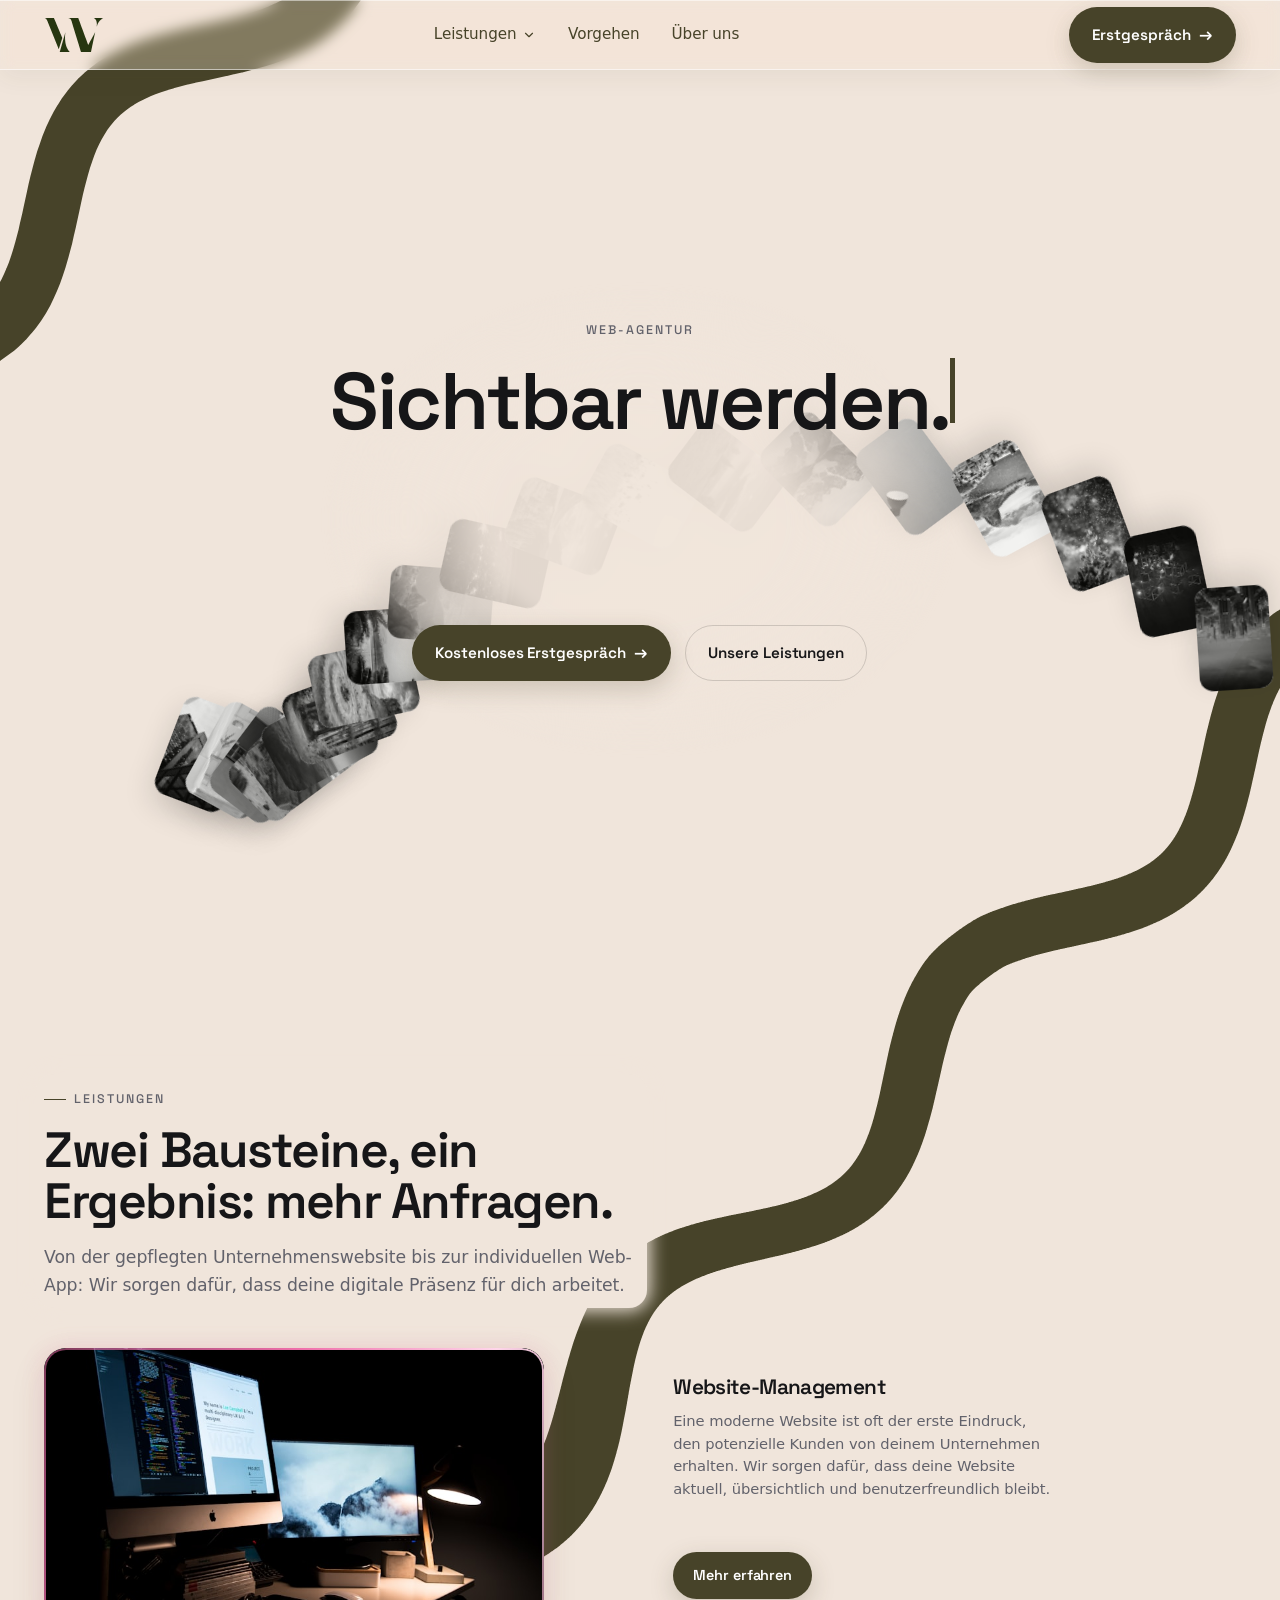
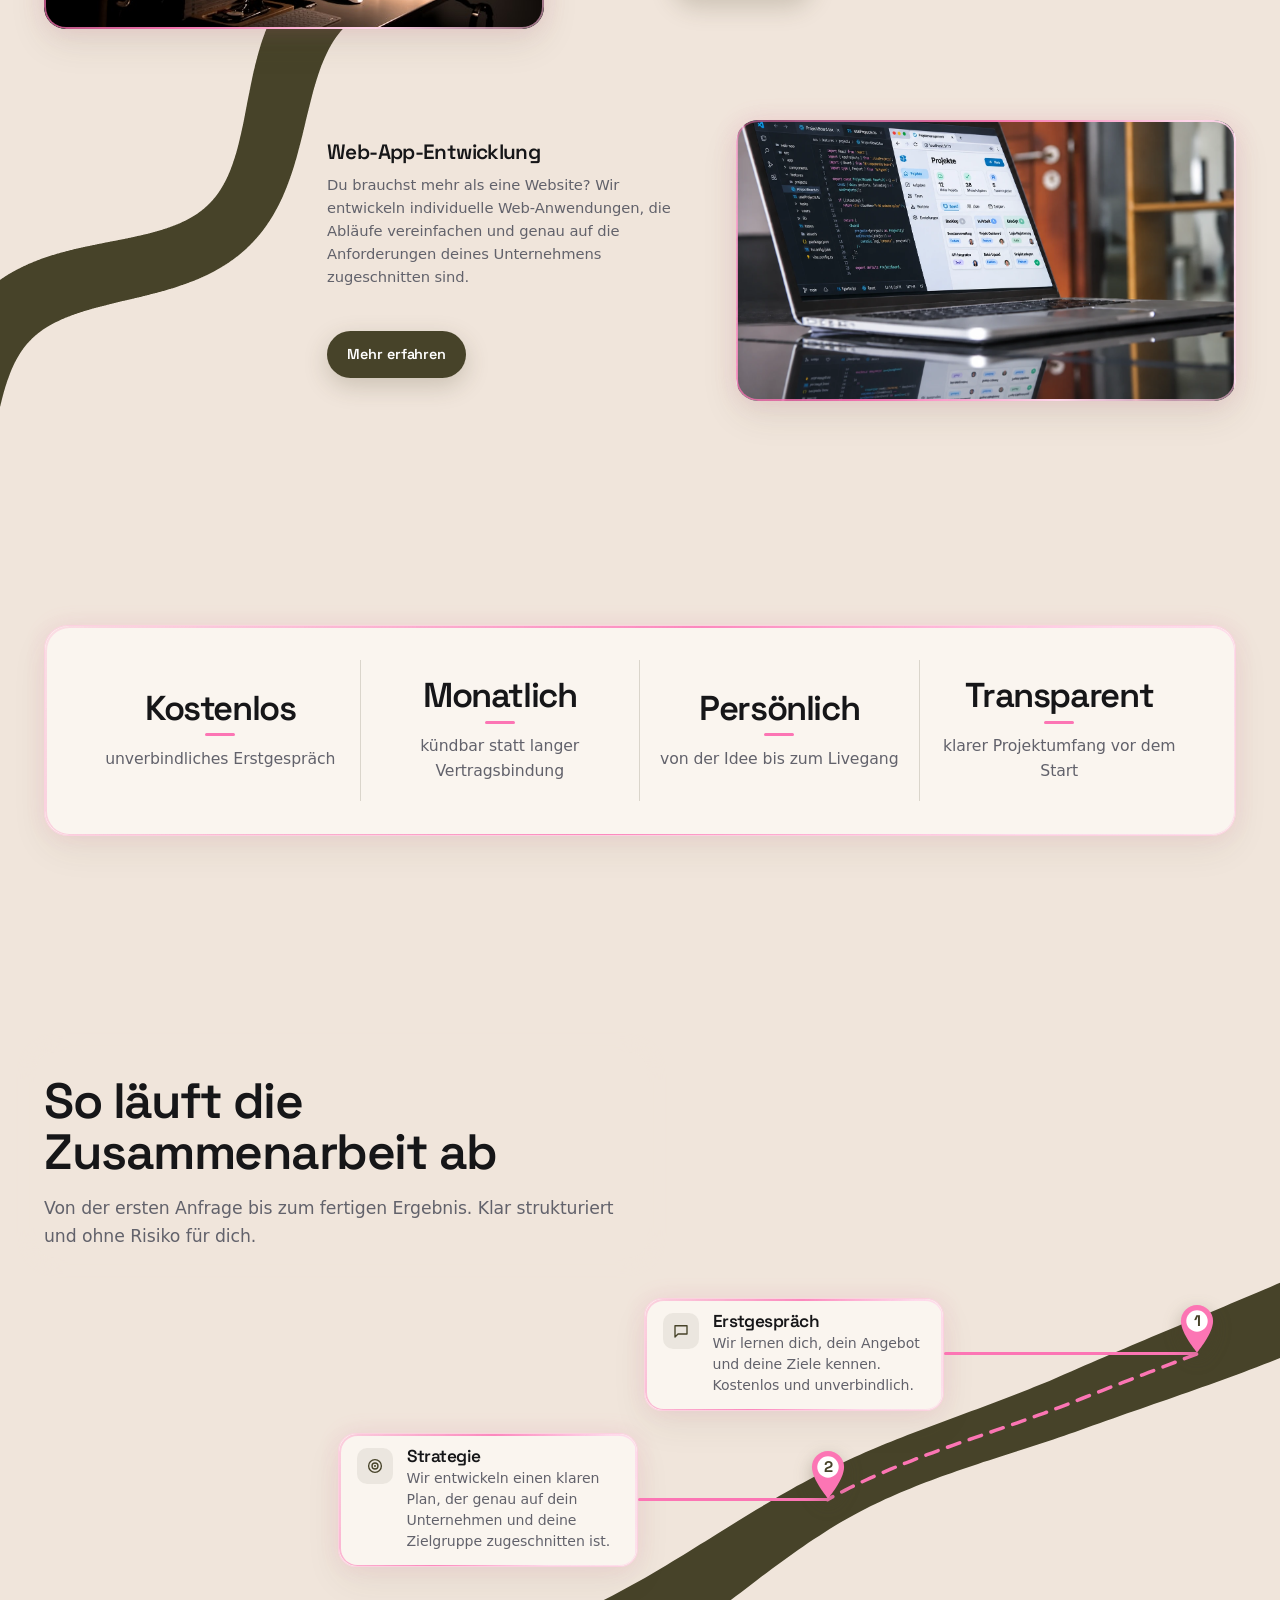
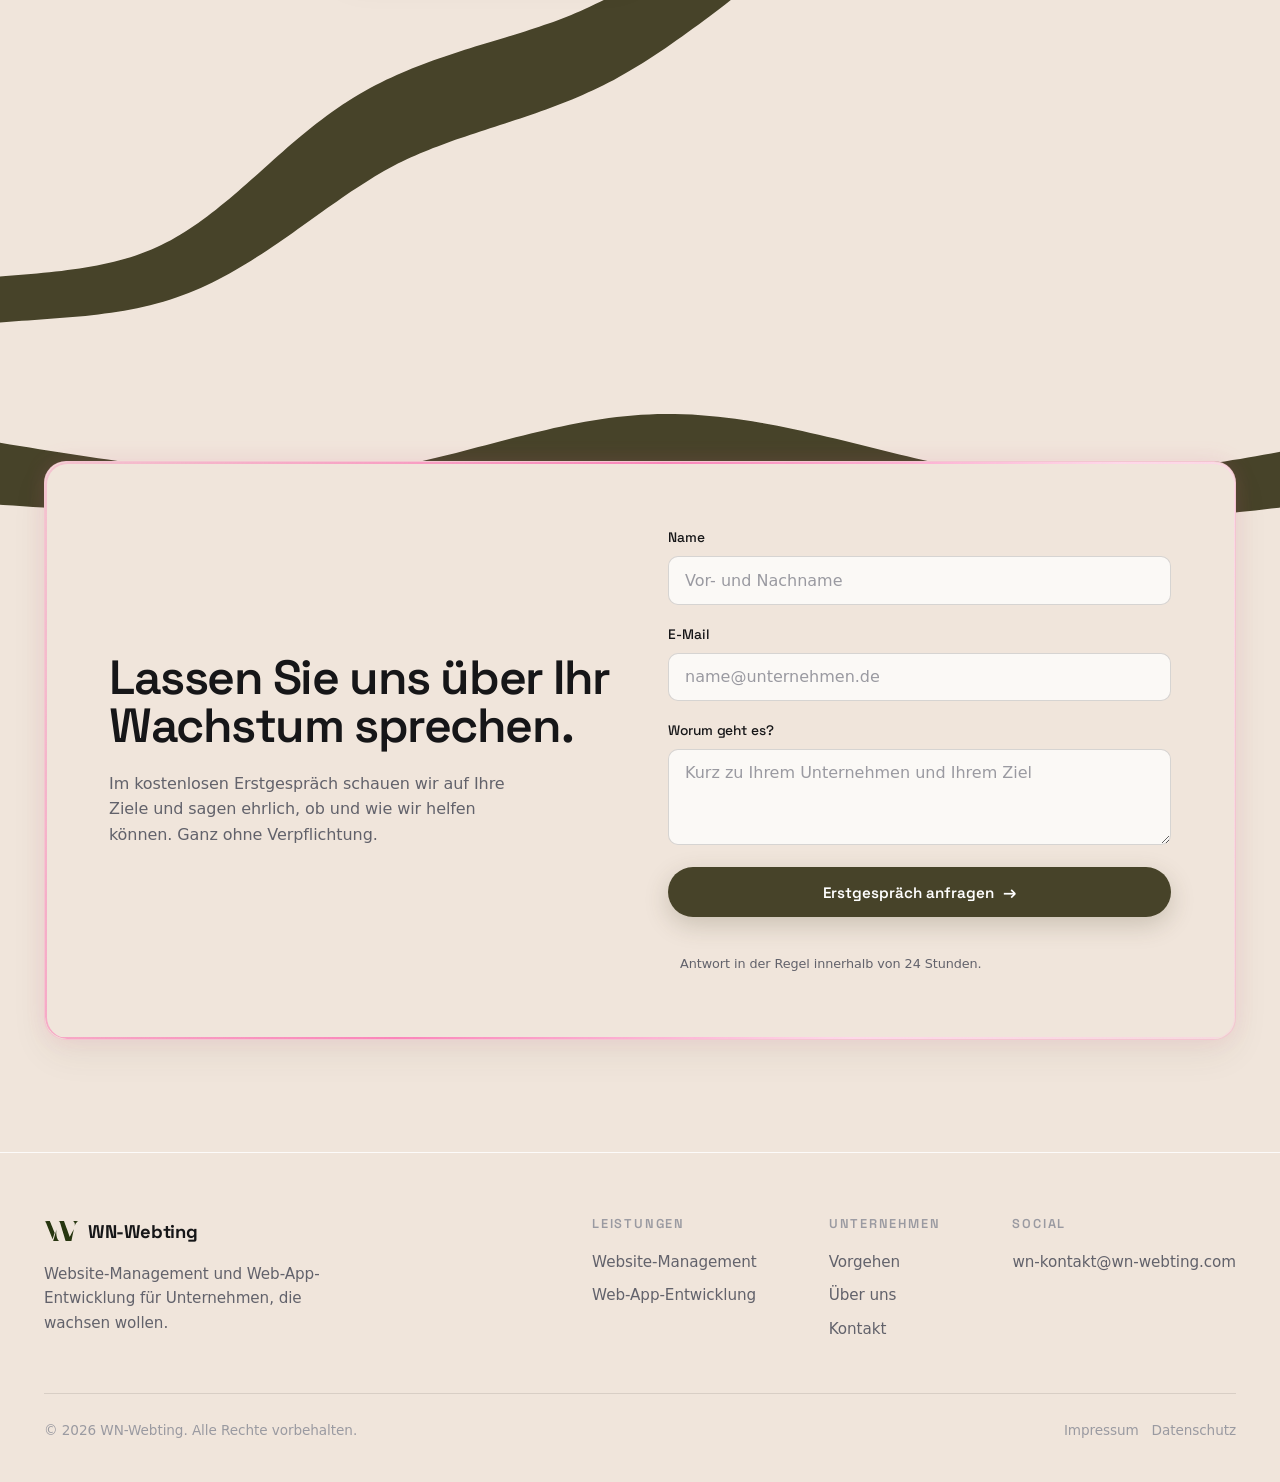
==== commit 5cc8b030: "Über-uns-Seite, Leistungen-Layout, Hero-Tippen, Website-Management-Hero, Feinschliff Co-Authored-By:" ====
--- a/index.html
+++ b/index.html
@@ -36,8 +36,7 @@
         </div>
       </div>
       <a href="#vorgehen">Vorgehen</a>
-      <a href="#werte">Werte</a>
-      <a href="#kontakt">Kontakt</a>
+      <a href="ueber-uns.html">Über uns</a>
     </nav>
     <div class="nav-cta">
       <a href="#kontakt" class="btn btn-primary" data-magnetic>Erstgespräch <span class="btn-arrow">&rarr;</span></a>
@@ -149,48 +148,6 @@
   </div>
 </section>
 
-<!-- WERTE (left headline + 2x2 cards) -->
-<section id="werte">
-  <div class="wrap">
-    <div class="values-layout">
-      <div class="values-head reveal">
-        <h2>Wir schaffen, was andere nicht schaffen.</h2>
-        <p>Eine erfolgreiche Zusammenarbeit basiert auf Vertrauen, klarer Kommunikation und nachvollziehbaren Ergebnissen. Diese Werte bilden die Grundlage unserer Arbeit.</p>
-      </div>
-      <div class="values-grid">
-        <div class="value-card reveal">
-          <div class="icon-tile" aria-hidden="true">
-            <svg viewBox="0 0 24 24" fill="none" stroke="currentColor" stroke-width="1.8" stroke-linecap="round" stroke-linejoin="round"><circle cx="12" cy="12" r="8.5"/><circle cx="12" cy="12" r="4"/><circle cx="12" cy="12" r=".5"/></svg>
-          </div>
-          <h3>Zielorientierung</h3>
-          <p>Jede Maßnahme verfolgt ein klares Ziel: mehr Sichtbarkeit, mehr Anfragen und nachhaltiges Wachstum für dein Unternehmen.</p>
-        </div>
-        <div class="value-card reveal">
-          <div class="icon-tile" aria-hidden="true">
-            <svg viewBox="0 0 24 24" fill="none" stroke="currentColor" stroke-width="1.8" stroke-linecap="round" stroke-linejoin="round"><circle cx="12" cy="12" r="8.5"/><path d="M12 7v5h5"/></svg>
-          </div>
-          <h3>Transparenz</h3>
-          <p>Offene Kommunikation und nachvollziehbare Ergebnisse. Du weißt jederzeit, welche Maßnahmen umgesetzt werden und welche Ergebnisse erzielt werden.</p>
-        </div>
-        <div class="value-card reveal">
-          <div class="icon-tile" aria-hidden="true">
-            <svg viewBox="0 0 24 24" fill="none" stroke="currentColor" stroke-width="1.8" stroke-linecap="round" stroke-linejoin="round"><path d="M4 19h16"/><path d="M5 15l5-5 4 3 5-7"/></svg>
-          </div>
-          <h3>Kontinuierliche Weiterentwicklung</h3>
-          <p>Eine Website oder App ist kein einmaliges Projekt. Durch regelmäßige Pflege und Weiterentwicklung bleibt sie aktuell, sicher und leistungsfähig.</p>
-        </div>
-        <div class="value-card reveal">
-          <div class="icon-tile" aria-hidden="true">
-            <svg viewBox="0 0 24 24" fill="none" stroke="currentColor" stroke-width="1.8" stroke-linecap="round" stroke-linejoin="round"><path d="M12 3l7 3v6c0 4.2-3 6.9-7 8-4-1.1-7-3.8-7-8V6l7-3z"/><path d="M9 12l2 2 4-4"/></svg>
-          </div>
-          <h3>Persönliche Betreuung</h3>
-          <p>Direkter Ansprechpartner, schnelle Kommunikation und individuelle Lösungen statt standardisierter Massenabfertigung.</p>
-        </div>
-      </div>
-    </div>
-  </div>
-</section>
-
 <!-- CTA + KONTAKT -->
 <section id="kontakt">
   <div class="wrap">
@@ -239,6 +196,7 @@
         <div class="foot-col">
           <h4>Unternehmen</h4>
           <a href="#vorgehen">Vorgehen</a>
+          <a href="ueber-uns.html">Über uns</a>
           <a href="#kontakt">Kontakt</a>
         </div>
         <div class="foot-col">
@@ -539,6 +497,7 @@
   }
 })();
 </script>
+<script src="hero-typing.js"></script>
 <script src="ribbon.js"></script>
 </body>
 </html>
--- a/styles.css
+++ b/styles.css
@@ -1010,3 +1010,184 @@
 .results .metric span{ margin-top:.6rem; }
 .results .metric{ padding:18px 12px; }
 .results .metric b{ font-size:clamp(1.5rem,2.7vw,2.5rem); overflow-wrap:normal; word-break:normal; }
+
+/* Kontaktkasten in Hintergrundfarbe, liegt über dem grünen Band */
+.cta-inner{ background:#F0E5DB; }
+#kontakt .cta-inner{ position:relative; z-index:1; }
+
+/* Leistungen: kompakter – schmaleres Raster, flachere Bilder, kleinere Texte */
+#leistungen .services-grid--two{ max-width:900px; margin-left:auto; margin-right:auto; gap:28px; }
+#leistungen .service-media{ aspect-ratio:16/9; margin-bottom:18px; }
+#leistungen .service-card h3{ font-size:1.3rem; margin-bottom:.6rem; }
+#leistungen .service-card p{ font-size:.92rem; line-height:1.55; }
+#leistungen .service-card .btn{ margin-top:1.2rem; padding:.7rem 1.2rem; font-size:.9rem; }
+/* Leistungen: Karten weiter auseinander, Kartengröße bleibt */
+#leistungen .services-grid--two{ max-width:970px; column-gap:96px; }
+@media (max-width:860px){ #leistungen .services-grid--two{ max-width:none; column-gap:0; row-gap:40px; } }
+
+/* Leistungen: pinker Schimmer-Rand nur um die Bilder, Texte bleiben ohne Rand */
+#leistungen .service-media{
+  position:relative; overflow:hidden;
+  box-shadow:0 14px 36px rgba(71,67,41,.10), 0 0 22px rgba(252,117,180,.18);
+}
+#leistungen .service-media::after{
+  content:""; position:absolute; inset:0; border-radius:inherit; padding:2px; pointer-events:none; z-index:2;
+  background:linear-gradient(115deg, rgba(252,117,180,.30) 0%, rgba(252,117,180,.95) 22%, rgba(255,214,234,1) 34%, rgba(252,117,180,.30) 52%, rgba(252,117,180,.30) 100%);
+  background-size:260% 260%; background-position:0% 50%;
+  animation:pinkShimmer 7s ease-in-out infinite;
+  -webkit-mask:linear-gradient(#000 0 0) content-box, linear-gradient(#000 0 0); -webkit-mask-composite:xor;
+  mask:linear-gradient(#000 0 0) content-box exclude, linear-gradient(#000 0 0);
+}
+#leistungen .service-card:hover .service-media{ box-shadow:0 18px 44px rgba(71,67,41,.14), 0 0 30px rgba(252,117,180,.30); }
+@media (prefers-reduced-motion:reduce){ #leistungen .service-media::after{ animation:none; background-position:30% 50%; } }
+
+/* Tippen der Hero-Überschrift + Unterstrich danach */
+.hero h1 .tw{ position:relative; }
+.hero h1.typing .tw{ opacity:0; }
+.hero h1.typing .tw.on{ opacity:1; }
+.hero h1.typing .tw.caret::after{
+  content:""; position:absolute; right:-.06em; top:.1em; width:.055em; height:.82em; background:var(--accent);
+  animation:twBlink .7s steps(1) infinite;
+}
+@keyframes twBlink{ 50%{ opacity:0; } }
+.hero h1.typing em::after{ animation:none; clip-path:inset(0 100% 0 0); }
+.hero h1.typed em::after{ animation:zapIn .9s .1s var(--ease) forwards; }
+
+/* Leistungen: Karten stehen einzeln untereinander, die erste bündig mit der Überschrift, ohne Kasten */
+#leistungen .services-grid--two{ max-width:none; margin:0; display:flex; flex-direction:column; gap:64px; }
+#leistungen .service-card{ width:min(500px,100%); background:none; box-shadow:none; border-radius:0; }
+#leistungen .service-card:nth-child(1){ align-self:flex-start; }
+#leistungen .service-card:nth-child(2){ align-self:flex-end; }
+@media (max-width:860px){ #leistungen .service-card:nth-child(n){ align-self:stretch; width:auto; } #leistungen .services-grid--two{ gap:44px; } }
+/* unsichtbare Fläche in Hintergrundfarbe: das Band blendet hinter der Schrift weich aus */
+#leistungen .service-card{ background:#F0E5DB; box-shadow:0 0 26px 8px #F0E5DB; }
+/* Leistungen: kein Hintergrund hinter den Texten, sie stehen direkt auf der Seite */
+#leistungen .service-card{ background:none; box-shadow:none; }
+/* Schrift bleibt auch dort lesbar, wo das Band dahinter läuft (heller Schriftrand statt Hintergrundfläche) */
+#leistungen .service-card h3, #leistungen .service-card p{
+  text-shadow:0 0 2px #F0E5DB, 0 0 4px #F0E5DB, 0 0 8px #F0E5DB, 0 0 14px #F0E5DB, 0 0 20px #F0E5DB;
+}
+/* Schrift passt sich an: auf Sand dunkel, über dem grünen Band hell (Mischmodus), ganz ohne Hintergrundfläche */
+#leistungen .service-card h3, #leistungen .service-card p{ text-shadow:none; mix-blend-mode:difference; }
+#leistungen .service-card h3{ color:#fff; }
+#leistungen .service-card p{ color:#b4b4b4; }
+
+/* Leistungen: Bild und Text nebeneinander – Website-Management: Text rechts vom Bild, Web-App: Text links vom Bild */
+#leistungen .service-card h3, #leistungen .service-card p{ mix-blend-mode:normal; text-shadow:none; }
+#leistungen .service-card h3{ color:var(--text); }
+#leistungen .service-card p{ color:var(--muted); }
+@media (min-width:861px){
+  #leistungen .service-card{
+    width:min(880px,100%); display:grid; align-content:center; align-items:start;
+    grid-template-columns:500px 1fr; column-gap:44px; grid-template-rows:auto auto auto;
+  }
+  #leistungen .service-card .service-media{ grid-column:1; grid-row:1 / span 3; margin-bottom:0; }
+  #leistungen .service-card h3{ grid-column:2; grid-row:1; align-self:end; margin:0 0 .7rem; }
+  #leistungen .service-card p{ grid-column:2; grid-row:2; flex:none; }
+  #leistungen .service-card .btn{ grid-column:2; grid-row:3; align-self:start; justify-self:start; margin-top:1.3rem; margin-left:0; }
+  #leistungen .service-card:nth-child(2){ grid-template-columns:1fr 500px; margin-top:-70px; }
+  #leistungen .service-card:nth-child(2) .service-media{ grid-column:2; }
+  #leistungen .service-card:nth-child(2) h3, #leistungen .service-card:nth-child(2) p, #leistungen .service-card:nth-child(2) .btn{ grid-column:1; }
+  #leistungen .service-card:nth-child(2) h3, #leistungen .service-card:nth-child(2) p{ text-align:right; }
+  #leistungen .service-card:nth-child(2) .btn{ justify-self:end; }
+}
+
+/* Feinschliff: Karten über volle Breite, Textbreite begrenzt, Text von Karte 2 wird per Skript neben das Band geschoben */
+@media (min-width:861px){
+  #leistungen .service-card{ width:100%; }
+  #leistungen .service-card:nth-child(2){ margin-top:-30px; }
+  #leistungen .service-card p{ max-width:380px; }
+  #leistungen .service-card:nth-child(2) p{ margin-left:auto; }
+  #leistungen .service-card:nth-child(2) h3, #leistungen .service-card:nth-child(2) p, #leistungen .service-card:nth-child(2) .btn{ padding-left:var(--padl,0); }
+  #leistungen .service-card:nth-child(2) .btn{ margin-left:var(--padl,0); padding-left:1.2rem; }
+}
+@media (min-width:861px){
+  #leistungen .service-card:nth-child(2) h3, #leistungen .service-card:nth-child(2) p{ padding-left:0; margin-left:var(--padl,0); max-width:none; }
+  #leistungen .service-card:nth-child(2) .btn{ margin-left:var(--padl,0); }
+}
+/* Web-App-Entwicklung: Text linksbündig, Karte ca. 1 cm tiefer */
+@media (min-width:861px){
+  #leistungen .service-card:nth-child(2){ margin-top:8px; }
+  #leistungen .service-card:nth-child(2) h3, #leistungen .service-card:nth-child(2) p{ text-align:left; }
+  #leistungen .service-card:nth-child(2) p{ max-width:380px; }
+  #leistungen .service-card:nth-child(2) .btn{ justify-self:start; }
+}
+@media (min-width:861px){ #leistungen .service-card:nth-child(2){ margin-top:27px; } }
+/* Hero: die beiden Buttons ca. 1 cm höher (Überschrift bleibt an ihrer Stelle) */
+.hero .hero-actions{ position:relative; top:-38px; }
+
+/* Website-Management: Hero komplett in Hintergrundfarbe (ohne die Linien-Animation), Überschrift in Mocha Green */
+.page-hero--plain:not(.page-hero--video)::before{
+  display:block; content:""; position:absolute; inset:0; z-index:0; pointer-events:none;
+  background:#F0E5DB;
+  -webkit-mask-image:linear-gradient(180deg,#000 82%,transparent 100%); mask-image:linear-gradient(180deg,#000 82%,transparent 100%);
+}
+.page-hero--plain h1{ color:#474329; }
+
+/* „Alle Leistungen": ganz oben direkt unter der Menüzeile, eigene Zeile; Überschrift bleibt an ihrer Stelle */
+.page-hero:has(.back-link[href$="#leistungen"]){ padding-top:26px; }
+.page-hero .back-link[href$="#leistungen"]{ display:flex; width:fit-content; margin-bottom:calc(2rem + 46px); }
+
+/* „Alle Leistungen" und „Leistung" gemeinsam ganz oben in einer Zeile unter der Menüzeile */
+.page-hero:has(.back-link[href$="#leistungen"]) .back-link{ display:inline-flex; margin:0 1.4rem 0 0; vertical-align:middle; }
+.page-hero:has(.back-link[href$="#leistungen"]) .eyebrow{ vertical-align:middle; }
+.page-hero:has(.back-link[href$="#leistungen"]) h1{ margin-top:112px; }
+
+/* Website-Management: Überschrift größer, in Großbuchstaben, über die ganze Seitenbreite */
+.page-hero--plain h1{
+  max-width:none; text-transform:uppercase; letter-spacing:-.035em; line-height:.98;
+  font-size:clamp(2.3rem,6.4vw,6rem);
+}
+
+/* „Websites," groß oben links (Buchstabenhöhe ca. 3 cm), der Rest der Überschrift kleiner darunter */
+.page-hero--plain h1{ font-size:clamp(1.7rem,3.8vw,3.6rem); margin-top:30px; }
+.page-hero--plain h1 .h1-big{ display:block; font-size:clamp(4rem,11vw,10rem); line-height:.9; letter-spacing:-.045em; margin-bottom:.12em; }
+.page-hero:has(.back-link[href$="#leistungen"]) h1.h1-wrap, .page-hero--plain h1{ margin-top:6px; }
+.page-hero--plain h1 .h1-big{ margin-top:0; }
+.page-hero.page-hero--plain:has(.back-link[href$="#leistungen"]) h1{ margin-top:4px; }
+/* „Die Besucher zu Kunden machen." mit Buchstabenhöhe ca. 2 cm */
+.page-hero.page-hero--plain h1{ font-size:clamp(2rem,7.3vw,6.6rem); line-height:.95; }
+.page-hero--plain h1 .h1-big{ font-size:clamp(4rem,11vw,10rem); }
+/* „DIE BESUCHER ZU KUNDEN MACHEN." rechtsbündig, „WEBSITES," bleibt links */
+.page-hero--plain h1{ text-align:right; }
+.page-hero--plain h1 .h1-big{ text-align:left; }
+/* nur „DIE BESUCHER" rechtsbündig, „ZU KUNDEN MACHEN." wieder links darunter */
+.page-hero--plain h1{ text-align:left; }
+.page-hero--plain h1 .h1-right{ display:block; text-align:right; }
+.page-hero--plain h1 .h1-rest{ display:block; text-align:left; }
+/* Website-Management: kleiner Text unter der Überschrift vorerst ausgeblendet (zum Zurückholen diese Zeile entfernen) */
+.page-hero--plain .lead{ display:none; }
+/* Website-Management: Hero füllt den Bildschirm, die Buttons stehen ganz unten mittig */
+.page-hero--plain{ min-height:calc(100dvh - 70px); display:flex; flex-direction:column; padding-bottom:44px; }
+.page-hero--plain > .wrap{ flex:1; display:flex; flex-direction:column; }
+.page-hero--plain .hero-actions{ margin-top:auto; justify-content:center; }
+.page-hero--plain > .wrap{ display:grid; grid-template-columns:max-content max-content 1fr; grid-template-rows:auto auto 1fr auto; align-items:center; }
+.page-hero--plain .back-link{ grid-column:1; grid-row:1; margin:0 !important; }
+.page-hero--plain .eyebrow{ grid-column:2; grid-row:1; margin:0 0 0 1.4rem; }
+.page-hero--plain h1{ grid-column:1 / -1; grid-row:2; }
+.page-hero--plain .lead{ grid-column:1 / -1; grid-row:3; }
+.page-hero--plain .hero-actions{ grid-column:1 / -1; grid-row:4; align-self:end; justify-content:center; margin-top:0; }
+/* Buttons ca. 2 cm tiefer */
+.page-hero--plain .hero-actions{ position:relative; top:76px; }
+/* alle Zeilen der Überschrift gleich hoch wie „WEBSITES," */
+.page-hero--plain h1 .h1-right, .page-hero--plain h1 .h1-rest{ font-size:clamp(4rem,11vw,10rem); line-height:.9; letter-spacing:-.045em; }
+.page-hero.page-hero--plain h1{ font-size:clamp(4rem,11vw,10rem); line-height:.9; }
+/* Überschrift ca. 0,5 cm kleiner (Buchstabenhöhe) */
+.page-hero--plain h1 .h1-big, .page-hero--plain h1 .h1-right, .page-hero--plain h1 .h1-rest, .page-hero.page-hero--plain h1{ font-size:clamp(3.4rem,9.1vw,8.3rem); }
+/* „Kunden" in pinker Schnörkelschrift, leicht schräg */
+.page-hero--plain h1 .h1-script{
+  display:inline-block; font-family:"Dancing Script","Brush Script MT",cursive; font-weight:700;
+  color:#FC75B4; text-transform:none; letter-spacing:0; font-size:1.18em; line-height:.9;
+  transform:rotate(-5deg); transform-origin:0 70%; margin-left:.06em;
+}
+/* „Kunden" in Mrs Saint Delafield, ca. 0,5 cm tiefer */
+.page-hero--plain h1 .h1-script{
+  font-family:"Mrs Saint Delafield","Dancing Script",cursive; font-weight:400; font-size:1.75em; line-height:.8;
+  transform:translateY(19px) rotate(-5deg); transform-origin:0 70%;
+}
+.page-hero--plain h1 .h1-script{ font-size:1.5em; }
+/* Buttons 1 cm höher als zuvor */
+.page-hero--plain .hero-actions{ top:38px; }
+/* „MACHEN." und die Buttons je 0,5 cm höher */
+.page-hero--plain h1 .h1-rest + .h1-right{ position:relative; top:-19px; }
+.page-hero--plain .hero-actions{ top:19px; }
